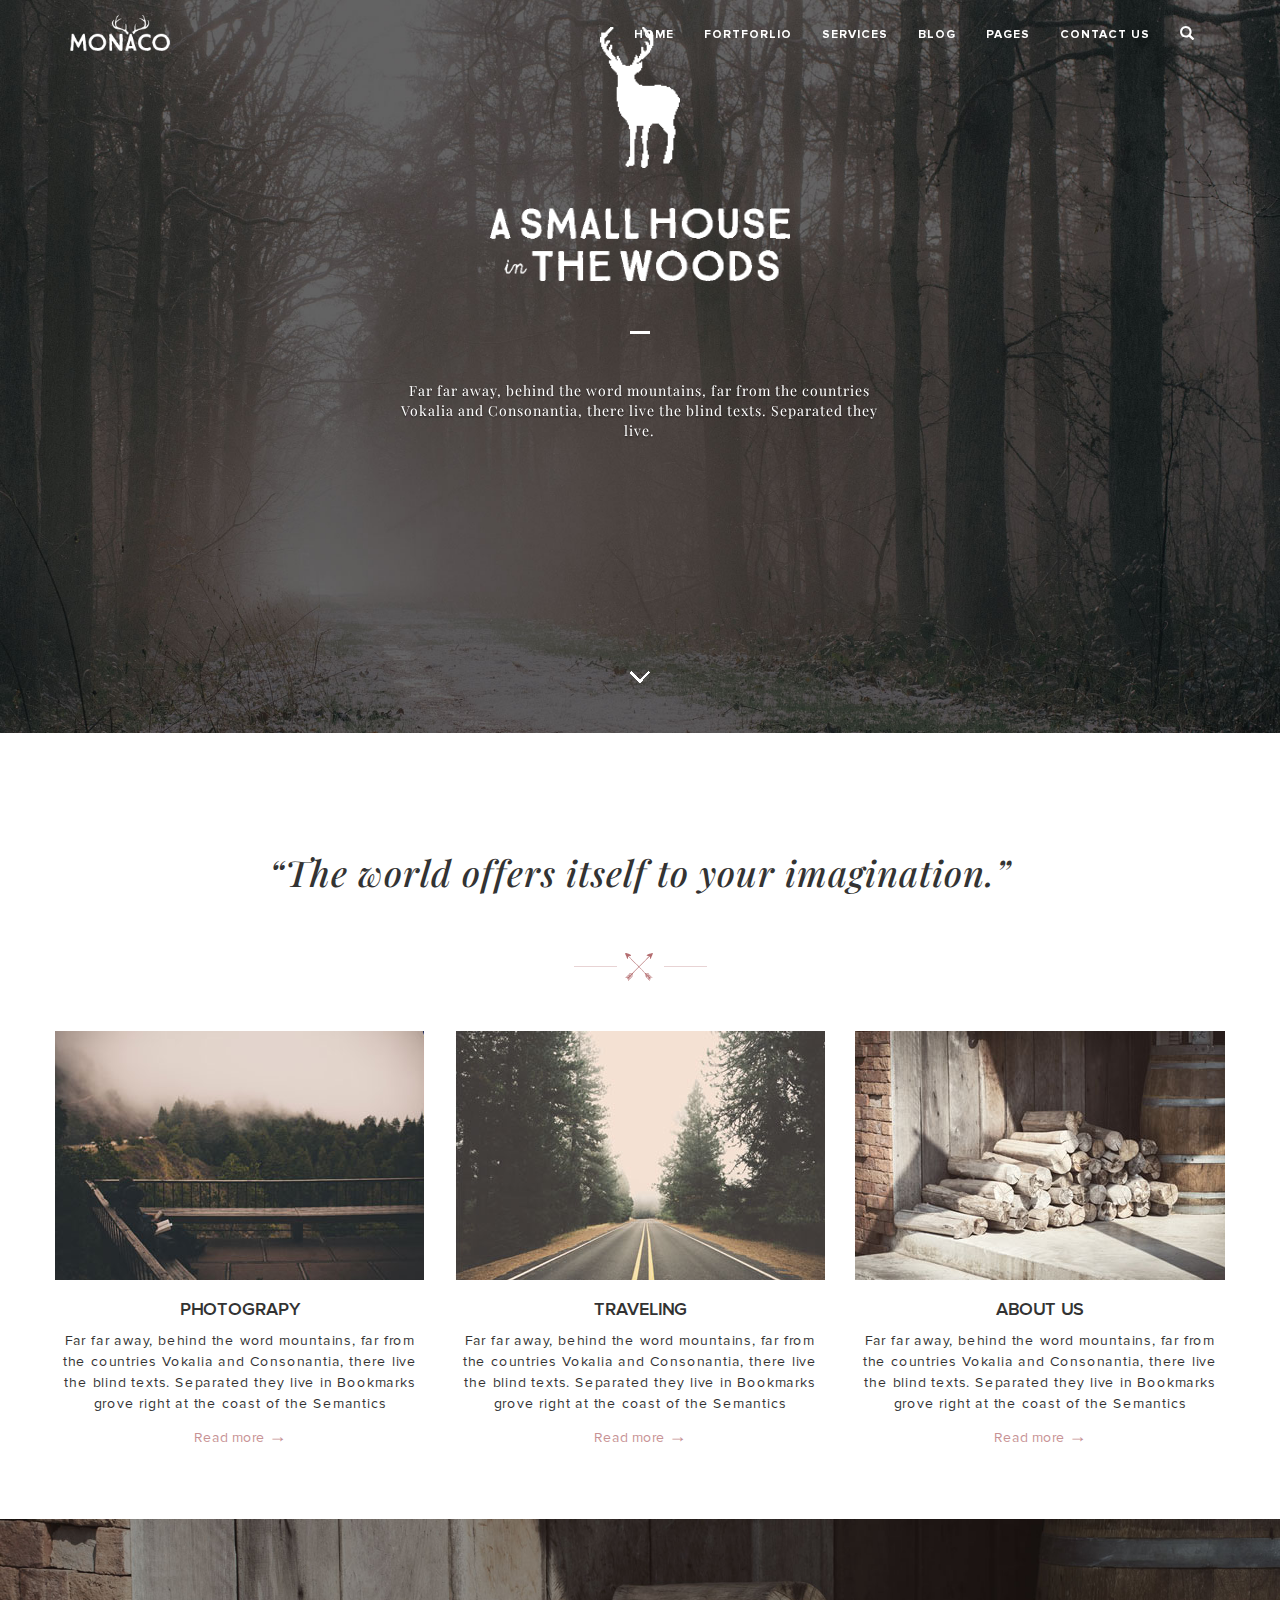
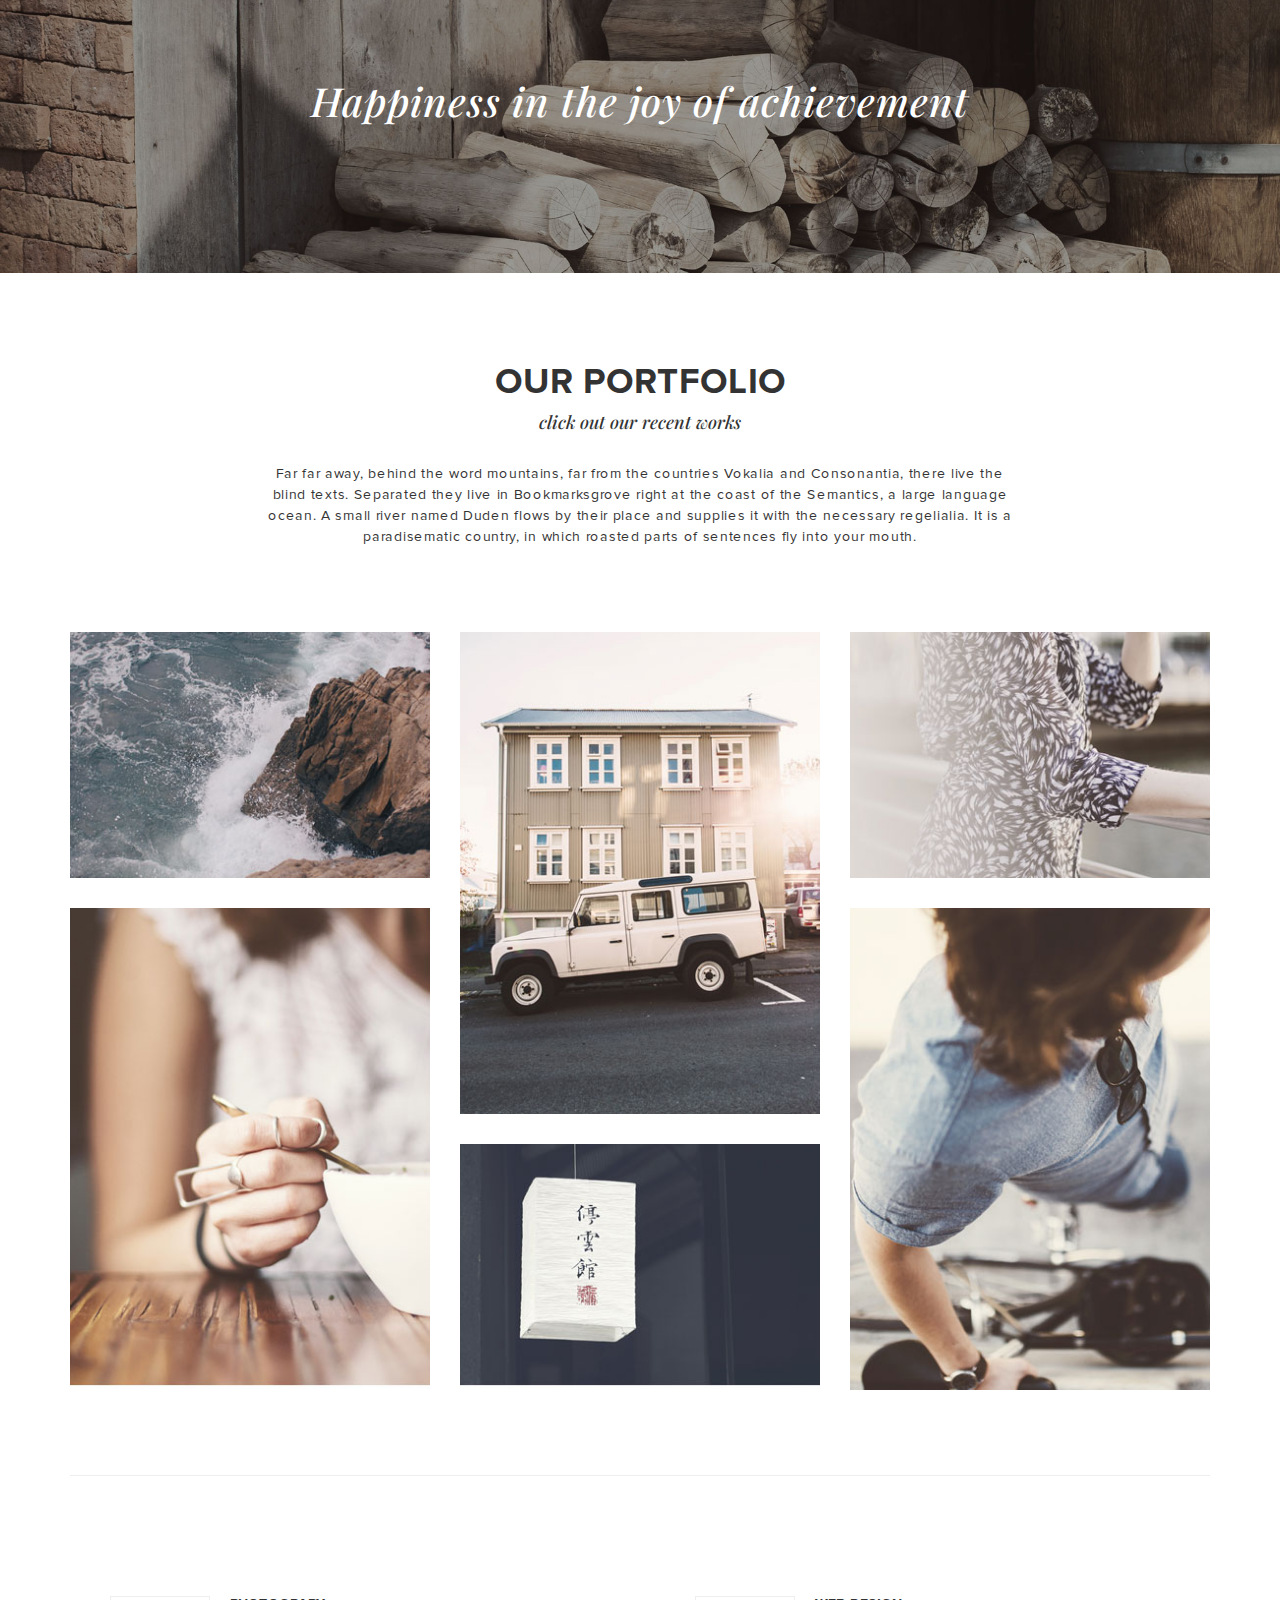
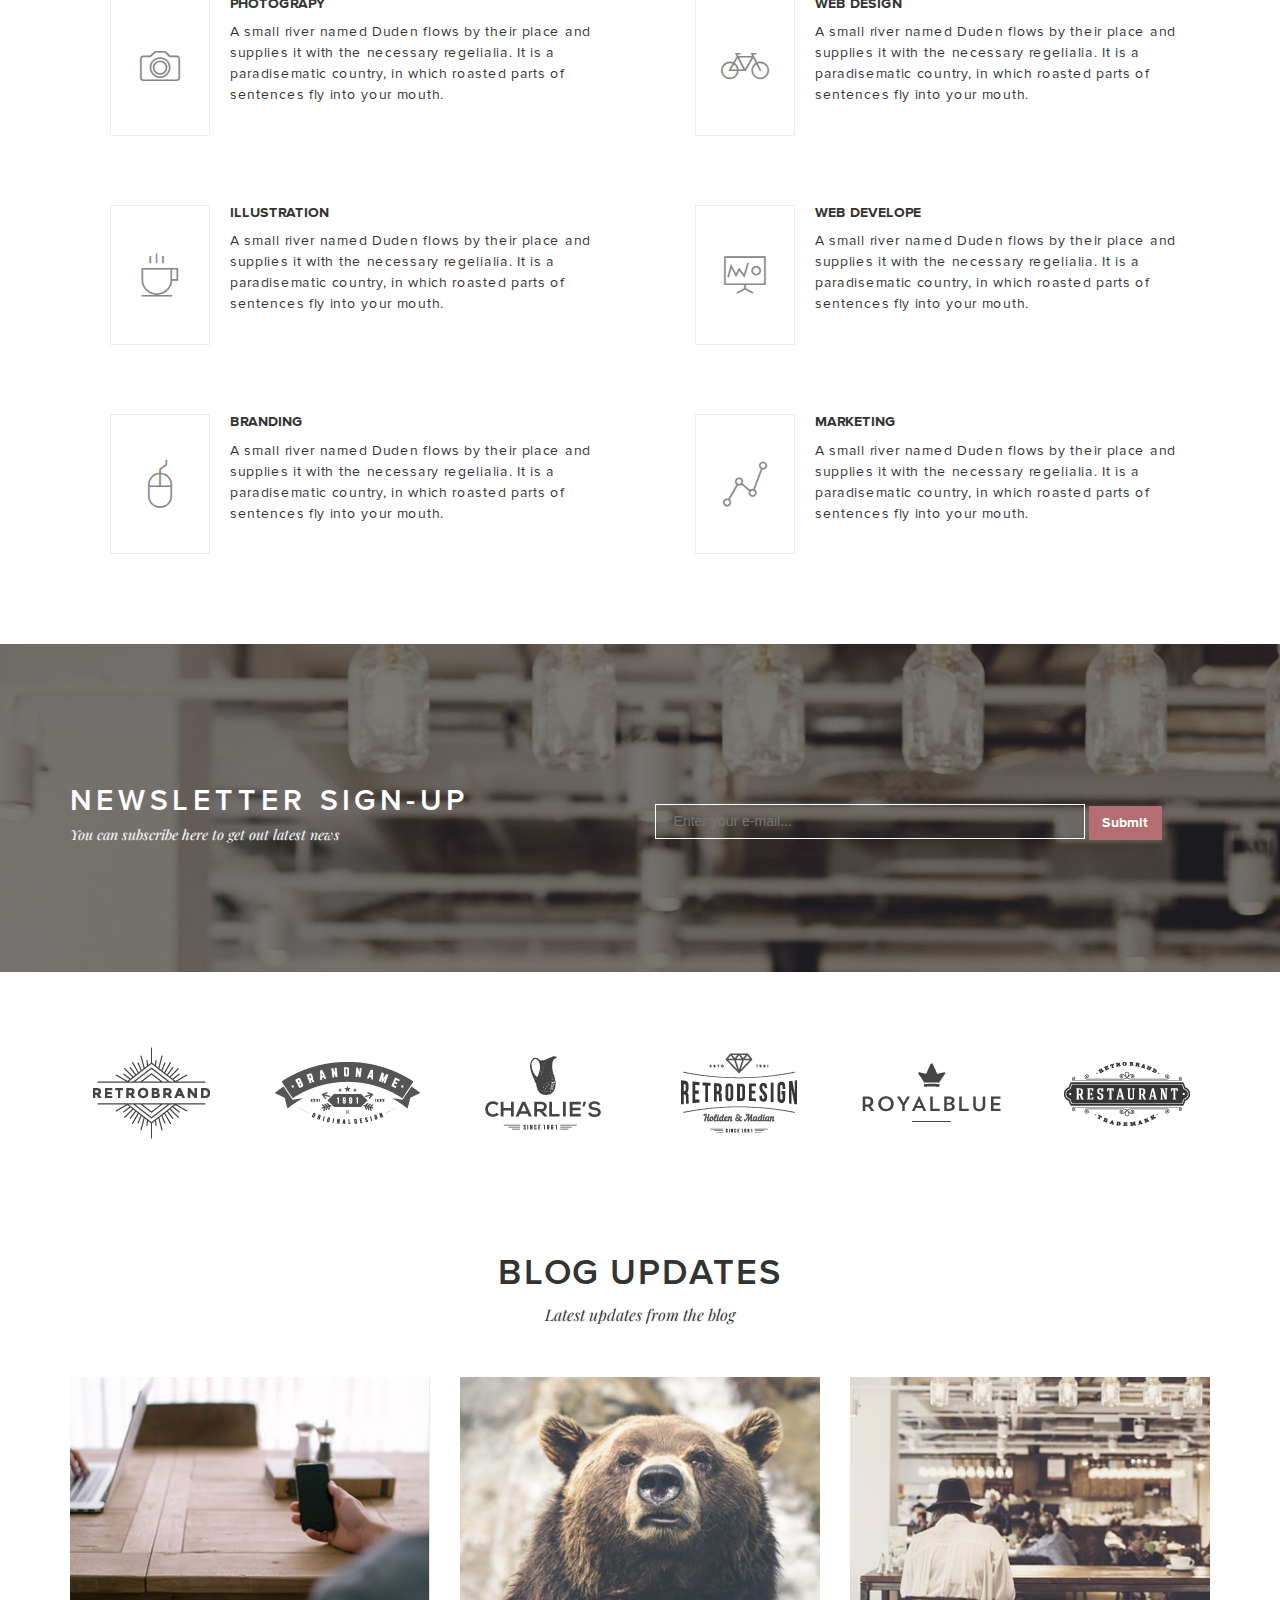
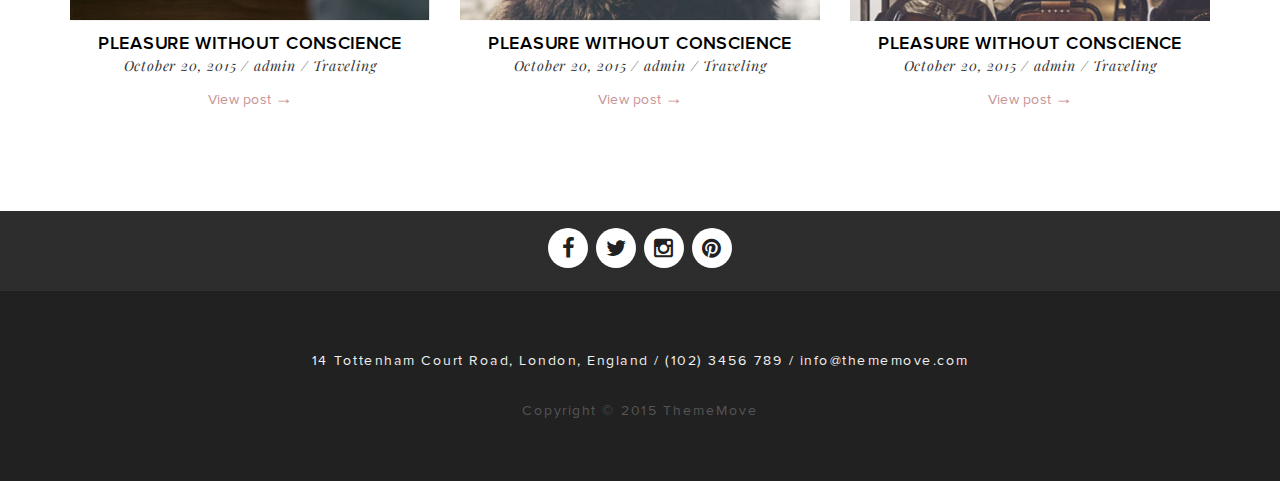
==== index.html @ 314913fe "29-6-2015" ====
<!DOCTYPE html>
<html>
<head>
	<meta charset="utf-8">
	<!---->
	<title>.:MONACO:.</title>
	<meta name="viewport" content="width=device-width, initial-scale=1">
	<!--load font-google-->
	<link href='http://fonts.googleapis.com/css?family=Playfair+Display:400italic' rel='stylesheet' type='text/css'>
	<!--load jquery-->
	<script src="https://ajax.googleapis.com/ajax/libs/jquery/1.11.3/jquery.min.js"></script>
	<script type="text/javascript" src="js/bootstrap.min.js"></script>
	<!--load font-->
	<link rel="stylesheet" type="text/css" href="css/font-awesome.min.css">
	<link rel="stylesheet" type="text/css" href="css/helper.css">
	<link rel="stylesheet" type="text/css" href="css/pe-icon-7-stroke.css">
	<!--load css-->
	<link rel="stylesheet" type="text/css" href="css/bootstrap.css">
	<link rel="stylesheet" type="text/css" href="css/style.css">
</head>
<body>
	<header>
		<nav class="navbar navbar-fixed-top " role="navigation" id="hidden"><!-- navbar-inverse -->
	        <div class="menu container"><!--menu-->
	            <div class="navbar-header">
	                <button type="button" class="navbar-toggle " data-toggle="collapse" data-target="#menu">
		                <span class="icon-bar"></span>
				        <span class="icon-bar"></span>
				        <span class="icon-bar"></span>
	                </button>
	                <a class="navbar-brand navbar-right" href="#"><img src="image/icon/logo.png"  width="100px" /></a>
	            </div>
				<!--right-navbar-->
	            <div class="collapse navbar-collapse navbar-right" id="menu">
	                <ul class="nav navbar-nav">
	                    <li>
	                        <a href="#">Home</a>
	                    </li>
						<li>
	                        <a href="#">Fortforlio</a>
	                    </li>
	                    <li>
	                        <a href="#">Services</a>
	                    </li>
	                    <li>
	                        <a href="#">Blog</a>
	                    </li>
						<li>
	                        <a href="#">Pages</a>
	                    </li>
						<li>
	                        <a href="#">Contact Us</a>
	                    </li>
						<li>
	                        <a href="#"><span class="glyphicon glyphicon-search" aria-hidden="true"></span></a>
	                    </li>
	                </ul>
	            </div>
	        </div><!--end menu-->
	    </nav>
		<!--slide-show-->
	 	<div id="myCarousel" class="carousel slide" data-ride="carousel">
		    <div class="carousel-inner" role="listbox">
		    	<!--slide1-->
		      	<div class="item active">
		        <img src="image/background/slide1/bg1.jpg" alt=""/>
			        <div class="carousel-caption" align="center">
			        		<div class="row">
			        			<div class="col-xs-6 col-xs-offset-3 img-responsive">
			        				<img src="image/background/slide1/slide1-icon-1.png" alt="" width="80px" />
			        			</div>
			        		</div>
			        		<div class="row">
			        			<div class="col-xs-10 col-xs-offset-1 hidden-xs">
			        				<img src="image/background/slide1/slide1-char.png" alt="" width="300px" />
			        			</div>
			        		</div>
			        		<div class="row">
			        			<div class="col-xs-2 col-xs-offset-5 hidden-sm hidden-xs">
			        				<img src="image/background/slide1/slide1-icon-2.png" alt="" width="20px" />
			        			</div>
			        		</div>
			        		<div class="row">
			        			<div class="col-xs-8 col-xs-offset-2">
			        				<p style="font-family: Playfair Display;">Far far away, behind the word mountains, far from the countries Vokalia and Consonantia, there live the blind texts. Separated they live.</p>
			        			</div>
			        		</div>
			        		<img src="image/background/slide1/slide1-icon-3.png" alt="" class="slide-bottom hidden-sm hidden-xs" />
			        </div>
		      	</div><!--end slide1-->
				<!--slide2-->
			    <div class="item">
			       	<img src="image/background/slide2/bg2.jpg" alt=""/>
			        <div class="carousel-caption" align="center"/>
				        <div class="row">
		        			<div class="col-xs-6 col-xs-offset-3 hidden-sm hidden-xs">
		        				<img src="image/background/slide2/slide2-icon-1.png" alt="" width="150px" />
		        			</div>
			        	</div>
		        		<div class="row">
		        			<div class="col-xs-10 col-xs-offset-1 hidden-xs">
		        				<img src="image/background/slide2/slide2-char.png" alt="" width="400px" />
		        			</div>
		        		</div>
		        		<div class="row">
		        			<div class="col-xs-2 col-xs-offset-5 hidden-sm hidden-xs">
		        				<img src="image/background/slide2/slide2-icon-2.png" alt="" width="20px" />
		        			</div>
		        		</div>
		        		<div class="row">
		        			<div class="col-xs-8 col-xs-offset-2">
		        				<p style="font-family: Playfair Display;">Far far away, behind the word mountains, far from the countries Vokalia and Consonantia, there live the blind texts. Separated they live.</p>
		        			</div>
		        		</div>
		        		<img src="image/background/slide1/slide1-icon-3.png" alt="" class="slide-bottom hidden-sm hidden-xs" />
			    	</div>
			    </div><!--end-slide2-->
		    	<!--slide3-->
			    <div class="item">
			        <img src="image/background/slide3/bg3.jpg" alt=""/>
			        <div class="carousel-caption" align="center"/>
				        <div class="row">
		        			<div class="col-xs-6 col-xs-offset-3 hidden-sm hidden-xs">
		        				<img src="image/background/slide3/slide3-icon-1.png" alt="" width="100px" />
		        			</div>
			        	</div>
		        		<div class="row">
		        			<div class="col-xs-10 col-xs-offset-1 hidden-xs">
		        				<img src="image/background/slide3/slide3-char.png" alt="" width="400px" />
		        			</div>
		        		</div>
		        		<div class="row">
		        			<div class="col-xs-2 col-xs-offset-5 hidden-sm hidden-xs">
		        				<img src="image/background/slide3/slide3-icon-2.png" alt="" width="20px" />
		        			</div>
		        		</div>
		        		<div class="row">
		        			<div class="col-xs-8 col-xs-offset-2">
		        				<p style="font-family: Playfair Display;">Far far away, behind the word mountains, far from the countries Vokalia and Consonantia, there live the blind texts. Separated they live.</p>
		        			</div>
		        		</div>
		        		<img src="image/background/slide1/slide1-icon-3.png" alt="" class="slide-bottom hidden-sm hidden-xs" />
			    </div> <!--end-slide3-->
			</div>
	  	</div> <!--end slide-->
	</header> <!--end header-->

	<section>
		<section class="container">
			<section class="one">
				<div class="row">
					<div class="col-xs-12">
						<h1 class="text-center char "><span>&ldquo;</span>The world offers itself to your imagination.<span>&rdquo;</span></h1>
						<div class="space text-center">
							<img src="image/icon/icon-main.png"/>
						</div>
					</div>
					<div class="row">
						<div class="col-one text-center">
							<div class="col-xs-12 col-md-4">
								<img src="image/main/phto1.jpg"/>
								<h3>photograpy</h3>
								<p>Far far away, behind the word mountains, far from the countries Vokalia and Consonantia, there live the blind texts. Separated they live in Bookmarks grove right at the coast of the Semantics</p>
								<a href="#">Read more </a><span class="icon">&rarr;</span>
							</div>
							<div class="col-xs-12 col-md-4">
								<img src="image/main/phto2.jpg"/>
								<h3>Traveling</h3>
								<p>Far far away, behind the word mountains, far from the countries Vokalia and Consonantia, there live the blind texts. Separated they live in Bookmarks grove right at the coast of the Semantics</p>
								<a href="#">Read more </a><span class="icon">&rarr;</span>
							</div>
							<div class="col-xs-12 col-md-4">
								<img src="image/main/phto3.jpg"/>
								<h3>About Us</h3>
								<p>Far far away, behind the word mountains, far from the countries Vokalia and Consonantia, there live the blind texts. Separated they live in Bookmarks grove right at the coast of the Semantics</p>
								<a href="#">Read more </a><span class="icon">&rarr;</span>
							</div>
						</div>
					</div>
				</div>
			</section>
		</section><!--end one-->
			
		<section>
			<!--tow-->
			<section class="tow">
				<div class="container">
					<div class="row ">
						<div class="col-xs-12" align="center">
							<h1>Happiness in the joy of achievement</h1>
						</div>
					</div>
				</div>
			</section>
		</section><!--end tow-->

		<section class="container">
			<!--there-->
			<section class="there">
				<div class="row text-center">
					<div class="col-sx-12">
						<h1>OUR PORTFOLIO</h1>
						<h4>click out our recent works</h4>
						<p class="col-sm-8 col-sm-offset-2">Far far away, behind the word mountains, far from the countries Vokalia and Consonantia, there live the blind texts. Separated they live in Bookmarksgrove right at the coast of the Semantics, a large language ocean. A small river named Duden flows by their place and supplies it with the necessary regelialia. It is a paradisematic country, in which roasted parts of sentences fly into your mouth. </p>
					</div>
				</div>
				<div class="row">
					<div class="col-xs-12 col-md-4" align="center">
						<div class="thumbnai">
							<div class="caption" align="center">
								<h3>By The See</h3>
								<p>photograpy</p>
							</div>
							<img src="image/main/img1-1.jpg"/>
						</div>
						<div class="thumbnai">
							<div class="caption" align="center">
								<h3>By The See</h3>
								<p>photograpy</p>
							</div>
							<img src="image/main/img1-2.jpg"/>
						</div>
					</div>
					<div class="col-xs-12 col-md-4" align="center">
						<div class="thumbnai">
							<div class="caption" align="center">
								<h3>By The See</h3>
								<p>photograpy</p>
							</div>
							<img src="image/main/img2-1.jpg"/>
						</div>
						<div class="thumbnai">
							<div class="caption" align="center">
								<h3>By The See</h3>
								<p>photograpy</p>
							</div>
							<img src="image/main/img2-2.jpg"/>
						</div>
					</div>
					<div class="col-xs-12 col-md-4" align="center">
						<div class="thumbnai">
							<div class="caption" align="center">
								<h3>By The See</h3>
								<p>photograpy</p>
							</div>
							<img src="image/main/img3-1.jpg"/>
						</div>
						<div class="thumbnai">
							<div class="caption" align="center">
								<h3>By The See</h3>
								<p>photograpy</p>
							</div>
							<img src="image/main/img3-2.jpg"/>
						</div>
					</div>
				</div>
			</section><!--end there-->
		</section>
		<section class="container">
			<!--four-->
			<section class="four">
				<div class="row">
					<div class="col-xs-12 col-md-6" align="center">
						<div class="Features">
							<a href="#"><span class="Features-icon pe-7s-camera"></span></a>
							<header>
								<h4 class="head">photograpy</h4>
							</header>
							<p>
								A small river named Duden flows by their place and supplies it with the necessary regelialia. It is a paradisematic country, in which roasted parts of sentences fly into your mouth. 
							</p>
						</div>
						<div class="clearfix"></div>
						<div class="Features">
							<a href="#"><span class="Features-icon pe-7s-coffee"></span></a>
							<header>
								<h4 class="head">Illustration</h4>
							</header>
							<p>
								A small river named Duden flows by their place and supplies it with the necessary regelialia. It is a paradisematic country, in which roasted parts of sentences fly into your mouth. 
							</p>
						</div>
						<div class="clearfix"></div>
						<div class="Features">
							<a href="#"><span class="Features-icon pe-7s-mouse"></span></a>
								<header>
									<h4 class="head">Branding</h4>
								</header>
							<p>
								A small river named Duden flows by their place and supplies it with the necessary regelialia. It is a paradisematic country, in which roasted parts of sentences fly into your mouth. 
							</p>
						</div>
						<div class="clearfix"></div>
					</div>
					<div class="col-xs-12 col-md-6" align="center">
						<div class="Features">
							<a href="#"><span class="Features-icon pe-7s-bicycle"></span></a>
								<header>
									<h4 class="head">Web Design</h4>
								</header>
							<p>
								A small river named Duden flows by their place and supplies it with the necessary regelialia. It is a paradisematic country, in which roasted parts of sentences fly into your mouth. 
							</p>
						</div>
						<div class="clearfix"></div>
						<div class="Features">
							<a href="#"><span class="Features-icon pe-7s-display1"></span></a>
								<header>
									<h4 class="head">Web Develope</h4>
								</header>
							<p>
								A small river named Duden flows by their place and supplies it with the necessary regelialia. It is a paradisematic country, in which roasted parts of sentences fly into your mouth. 
							</p>
						</div>
						<div class="clearfix"></div>
						<div class="Features">
							<a href="#"><span class="Features-icon pe-7s-graph1"></span></a>
								<header>
									<h4 class="head">Marketing</h4>
								</header>
							<p>
								A small river named Duden flows by their place and supplies it with the necessary regelialia. It is a paradisematic country, in which roasted parts of sentences fly into your mouth. 
							</p>
						</div>
						<div class="clearfix"></div>
					</div>
				</div>
			</section><!--end four-->
		</section>

		<section>
			<!--five-->
			<section class="five">
				<section class="container">
					<div class="row">
						<div class="col-xs-12 col-md-6" align="center">
							<h2>newsletter sign-up</h2>
							<h4>You can subscribe here to get out latest news</h4>
						</div>
						<div class="col-xs-12 col-md-6 form" align="left">
							<form action="" method="POST" role="form" class="form-inline">
								<label for="" class="sr-only"></label>
								<input type="text" class="" id="" placeholder="    Enter your e-mail..." size="50" />
								<button type="submit" class="btn sub">Submit</button>
							</form>
						</div>	
					</div>
				</section>
			</section><!--end five-->

			<section class="five-one">
				<section class="container">
					<div class="row">
						<div class="col-xs-6 col-md-2" align="center">
							<a href="#"><img src="image/main/brand-1.png"/></a>
						</div>
						<div class="col-xs-6 col-md-2" align="center">
							<a href="#"><img src="image/main/brand-2.png"/></a>
						</div>
						<div class="col-xs-6 col-md-2" align="center">
							<a href="#"><img src="image/main/brand-3.png"/></a>
						</div>

						<div class="col-xs-6 col-md-2" align="center">
							<a href="#"><img src="image/main/brand-4.png"/></a>
						</div>
						<div class="col-xs-6 col-md-2" align="center">
							<a href="#"><img src="image/main/brand-5.png"/></a>
						</div>
						<div class="col-xs-6 col-md-2" align="center">
							<a href="#"><img src="image/main/brand-6.png"/></a>
						</div>
					</div>
				</section>
			</section><!--end five-one-->
		</section>
		
		<!--six-->
		<section class="six">
			<section class="container">
				<div class="row">
					<div class="col-xs-12" align="center">
						<h1>BLOG UPDATES</h1>
						<p class="six-p">Latest updates from the blog</p>
					</div>
				</div>
				<div class="row">
					<div class="col-xs-12 col-md-4" align="center">
						<img src="image/main/blog1.jpg">
						<a href="#"><p class="lead">PLEASURE WITHOUT CONSCIENCE</p></a>
						<p class="p">October 20, 2015 / admin / Traveling</p>
						<a href="#">View post </a><span class="icon">&rarr;</span>
					</div>
					<div class="col-xs-12 col-md-4" align="center">
						<img src="image/main/blog2.jpg">
						<a href="#"><p class="lead">PLEASURE WITHOUT CONSCIENCE</p></a>
						<p class="p">October 20, 2015 / admin / Traveling</p>
						<a href="#">View post </a><span class="icon">&rarr;</span>
					</div>
					<div class="col-xs-12 col-md-4" align="center">
						<img src="image/main/blog3.jpg">
						<a href="#"><p class="lead">PLEASURE WITHOUT CONSCIENCE</p></a>
						<p class="p">October 20, 2015 / admin / Traveling</p>
						<a href="#">View post </a><span class="icon">&rarr;</span>
					</div>
				</div>
			</section>
		</section><!--end six-->
	</section><!--end -->

	<footer>
		<div class="social" id="top" align="center"><!--icon-->
	    	<ul>
		        <li><a href="#"><i class="fa fa-lg fa-facebook"></i></a></li>
		        <li><a href="#"><i class="fa fa-lg fa-twitter"></i></a></li>
		        <li><a href="#"><i class="fa fa-lg fa-instagram"></i></a></li>
		        <li><a href="#"><i class="fa fa-lg fa-pinterest"></i></a></li>
	        </ul>
        </div>
		<div align="center" id="footer">
			<p>14 Tottenham Court Road, London, England / (102) 3456 789 / info@thememove.com</p>
			<p class="footer">Copyright © 2015 ThemeMove</p>
		</div>
	</footer><!--end footer-->
	<script type="text/javascript">
		jQuery(document).ready(function($) {	
		  	var TopFixMenu = $("#hidden");
			$(window).scroll(function(){
				if($(this).scrollTop()>150){  
			    	TopFixMenu.hide();
				}else{
					TopFixMenu.show();
				}}
			)
		    $('.thumbnai').hover(
		        function(){
		            $(this).find('.caption').slideDown(500); //.fadeIn(250)
		        },
		        function(){
		            $(this).find('.caption').slideUp(250); //.fadeOut(205)
		        }
		    ); 
		});
	</script>
</body>
</html>
---- css/helper.css ----
/* HELPER CLASS 
 * -------------------------- */

/* FA based classes */

/*! Modified from font-awesome helper CSS classes - PIXEDEN
 *  Font Awesome 4.0.3 by @davegandy - http://fontawesome.io - @fontawesome
 *  License - http://fontawesome.io/license (CSS: MIT License)
 */

/* makes the font 33% larger relative to the icon container */
.pe-lg {
  font-size: 1.3333333333333333em;
  line-height: 0.75em;
  vertical-align: -15%;
}
.pe-2x {
  font-size: 2em;
}
.pe-3x {
  font-size: 3em;
}
.pe-4x {
  font-size: 4em;
}
.pe-5x {
  font-size: 5em;
}
.pe-fw {
  width: 1.2857142857142858em;
  text-align: center;
}
.pe-ul {
  padding-left: 0;
  margin-left: 2.142857142857143em;
  list-style-type: none;
}
.pe-ul > li {
  position: relative;
}
.pe-li {
  position: absolute;
  left: -2.142857142857143em;
  width: 2.142857142857143em;
  top: 0.14285714285714285em;
  text-align: center;
}
.pe-li.pe-lg {
  left: -1.8571428571428572em;
}
.pe-border {
  padding: .2em .25em .15em;
  border: solid 0.08em #eeeeee;
  border-radius: .1em;
}
.pull-right {
  float: right;
}
.pull-left {
  float: left;
}
.pe.pull-left {
  margin-right: .3em;
}
.pe.pull-right {
  margin-left: .3em;
}
.pe-spin {
  -webkit-animation: spin 2s infinite linear;
  -moz-animation: spin 2s infinite linear;
  -o-animation: spin 2s infinite linear;
  animation: spin 2s infinite linear;
}
@-moz-keyframes spin {
  0% {
    -moz-transform: rotate(0deg);
  }
  100% {
    -moz-transform: rotate(359deg);
  }
}
@-webkit-keyframes spin {
  0% {
    -webkit-transform: rotate(0deg);
  }
  100% {
    -webkit-transform: rotate(359deg);
  }
}
@-o-keyframes spin {
  0% {
    -o-transform: rotate(0deg);
  }
  100% {
    -o-transform: rotate(359deg);
  }
}
@-ms-keyframes spin {
  0% {
    -ms-transform: rotate(0deg);
  }
  100% {
    -ms-transform: rotate(359deg);
  }
}
@keyframes spin {
  0% {
    transform: rotate(0deg);
  }
  100% {
    transform: rotate(359deg);
  }
}
.pe-rotate-90 {
  filter: progid:DXImageTransform.Microsoft.BasicImage(rotation=1);
  -webkit-transform: rotate(90deg);
  -moz-transform: rotate(90deg);
  -ms-transform: rotate(90deg);
  -o-transform: rotate(90deg);
  transform: rotate(90deg);
}
.pe-rotate-180 {
  filter: progid:DXImageTransform.Microsoft.BasicImage(rotation=2);
  -webkit-transform: rotate(180deg);
  -moz-transform: rotate(180deg);
  -ms-transform: rotate(180deg);
  -o-transform: rotate(180deg);
  transform: rotate(180deg);
}
.pe-rotate-270 {
  filter: progid:DXImageTransform.Microsoft.BasicImage(rotation=3);
  -webkit-transform: rotate(270deg);
  -moz-transform: rotate(270deg);
  -ms-transform: rotate(270deg);
  -o-transform: rotate(270deg);
  transform: rotate(270deg);
}
.pe-flip-horizontal {
  filter: progid:DXImageTransform.Microsoft.BasicImage(rotation=0, mirror=1);
  -webkit-transform: scale(-1, 1);
  -moz-transform: scale(-1, 1);
  -ms-transform: scale(-1, 1);
  -o-transform: scale(-1, 1);
  transform: scale(-1, 1);
}
.pe-flip-vertical {
  filter: progid:DXImageTransform.Microsoft.BasicImage(rotation=2, mirror=1);
  -webkit-transform: scale(1, -1);
  -moz-transform: scale(1, -1);
  -ms-transform: scale(1, -1);
  -o-transform: scale(1, -1);
  transform: scale(1, -1);
}
.pe-stack {
  position: relative;
  display: inline-block;
  width: 2em;
  height: 2em;
  line-height: 2em;
  vertical-align: middle;
}
.pe-stack-1x,
.pe-stack-2x {
  position: absolute;
  left: 0;
  width: 100%;
  text-align: center;
}
.pe-stack-1x {
  line-height: inherit;
}
.pe-stack-2x {
  font-size: 2em;
}
.pe-inverse {
  color: #ffffff;
}

/* Custom classes / mods - PIXEDEN */
.pe-va {
  vertical-align: middle;
}

.pe-border {
  border: solid 0.08em #eaeaea;
}

[class^="pe-7s-"], [class*=" pe-7s-"] {
  display: inline-block;
}
---- css/pe-icon-7-stroke.css ----
@font-face {
	font-family: 'Pe-icon-7-stroke';
	src:url('../fonts/Pe-icon-7-stroke.eot?d7yf1v');
	src:url('../fonts/Pe-icon-7-stroke.eot?#iefixd7yf1v') format('embedded-opentype'),
		url('../fonts/Pe-icon-7-stroke.woff?d7yf1v') format('woff'),
		url('../fonts/Pe-icon-7-stroke.ttf?d7yf1v') format('truetype'),
		url('../fonts/Pe-icon-7-stroke.svg?d7yf1v#Pe-icon-7-stroke') format('svg');
	font-weight: normal;
	font-style: normal;
}

[class^="pe-7s-"], [class*=" pe-7s-"] {
	display: inline-block;
	font-family: 'Pe-icon-7-stroke';
	speak: none;
	font-style: normal;
	font-weight: normal;
	font-variant: normal;
	text-transform: none;
	line-height: 1;

	/* Better Font Rendering =========== */
	-webkit-font-smoothing: antialiased;
	-moz-osx-font-smoothing: grayscale;
}

.pe-7s-album:before {
	content: "\e6aa";
}
.pe-7s-arc:before {
	content: "\e6ab";
}
.pe-7s-back-2:before {
	content: "\e6ac";
}
.pe-7s-bandaid:before {
	content: "\e6ad";
}
.pe-7s-car:before {
	content: "\e6ae";
}
.pe-7s-diamond:before {
	content: "\e6af";
}
.pe-7s-door-lock:before {
	content: "\e6b0";
}
.pe-7s-eyedropper:before {
	content: "\e6b1";
}
.pe-7s-female:before {
	content: "\e6b2";
}
.pe-7s-gym:before {
	content: "\e6b3";
}
.pe-7s-hammer:before {
	content: "\e6b4";
}
.pe-7s-headphones:before {
	content: "\e6b5";
}
.pe-7s-helm:before {
	content: "\e6b6";
}
.pe-7s-hourglass:before {
	content: "\e6b7";
}
.pe-7s-leaf:before {
	content: "\e6b8";
}
.pe-7s-magic-wand:before {
	content: "\e6b9";
}
.pe-7s-male:before {
	content: "\e6ba";
}
.pe-7s-map-2:before {
	content: "\e6bb";
}
.pe-7s-next-2:before {
	content: "\e6bc";
}
.pe-7s-paint-bucket:before {
	content: "\e6bd";
}
.pe-7s-pendrive:before {
	content: "\e6be";
}
.pe-7s-photo:before {
	content: "\e6bf";
}
.pe-7s-piggy:before {
	content: "\e6c0";
}
.pe-7s-plugin:before {
	content: "\e6c1";
}
.pe-7s-refresh-2:before {
	content: "\e6c2";
}
.pe-7s-rocket:before {
	content: "\e6c3";
}
.pe-7s-settings:before {
	content: "\e6c4";
}
.pe-7s-shield:before {
	content: "\e6c5";
}
.pe-7s-smile:before {
	content: "\e6c6";
}
.pe-7s-usb:before {
	content: "\e6c7";
}
.pe-7s-vector:before {
	content: "\e6c8";
}
.pe-7s-wine:before {
	content: "\e6c9";
}
.pe-7s-cloud-upload:before {
	content: "\e68a";
}
.pe-7s-cash:before {
	content: "\e68c";
}
.pe-7s-close:before {
	content: "\e680";
}
.pe-7s-bluetooth:before {
	content: "\e68d";
}
.pe-7s-cloud-download:before {
	content: "\e68b";
}
.pe-7s-way:before {
	content: "\e68e";
}
.pe-7s-close-circle:before {
	content: "\e681";
}
.pe-7s-id:before {
	content: "\e68f";
}
.pe-7s-angle-up:before {
	content: "\e682";
}
.pe-7s-wristwatch:before {
	content: "\e690";
}
.pe-7s-angle-up-circle:before {
	content: "\e683";
}
.pe-7s-world:before {
	content: "\e691";
}
.pe-7s-angle-right:before {
	content: "\e684";
}
.pe-7s-volume:before {
	content: "\e692";
}
.pe-7s-angle-right-circle:before {
	content: "\e685";
}
.pe-7s-users:before {
	content: "\e693";
}
.pe-7s-angle-left:before {
	content: "\e686";
}
.pe-7s-user-female:before {
	content: "\e694";
}
.pe-7s-angle-left-circle:before {
	content: "\e687";
}
.pe-7s-up-arrow:before {
	content: "\e695";
}
.pe-7s-angle-down:before {
	content: "\e688";
}
.pe-7s-switch:before {
	content: "\e696";
}
.pe-7s-angle-down-circle:before {
	content: "\e689";
}
.pe-7s-scissors:before {
	content: "\e697";
}
.pe-7s-wallet:before {
	content: "\e600";
}
.pe-7s-safe:before {
	content: "\e698";
}
.pe-7s-volume2:before {
	content: "\e601";
}
.pe-7s-volume1:before {
	content: "\e602";
}
.pe-7s-voicemail:before {
	content: "\e603";
}
.pe-7s-video:before {
	content: "\e604";
}
.pe-7s-user:before {
	content: "\e605";
}
.pe-7s-upload:before {
	content: "\e606";
}
.pe-7s-unlock:before {
	content: "\e607";
}
.pe-7s-umbrella:before {
	content: "\e608";
}
.pe-7s-trash:before {
	content: "\e609";
}
.pe-7s-tools:before {
	content: "\e60a";
}
.pe-7s-timer:before {
	content: "\e60b";
}
.pe-7s-ticket:before {
	content: "\e60c";
}
.pe-7s-target:before {
	content: "\e60d";
}
.pe-7s-sun:before {
	content: "\e60e";
}
.pe-7s-study:before {
	content: "\e60f";
}
.pe-7s-stopwatch:before {
	content: "\e610";
}
.pe-7s-star:before {
	content: "\e611";
}
.pe-7s-speaker:before {
	content: "\e612";
}
.pe-7s-signal:before {
	content: "\e613";
}
.pe-7s-shuffle:before {
	content: "\e614";
}
.pe-7s-shopbag:before {
	content: "\e615";
}
.pe-7s-share:before {
	content: "\e616";
}
.pe-7s-server:before {
	content: "\e617";
}
.pe-7s-search:before {
	content: "\e618";
}
.pe-7s-film:before {
	content: "\e6a5";
}
.pe-7s-science:before {
	content: "\e619";
}
.pe-7s-disk:before {
	content: "\e6a6";
}
.pe-7s-ribbon:before {
	content: "\e61a";
}
.pe-7s-repeat:before {
	content: "\e61b";
}
.pe-7s-refresh:before {
	content: "\e61c";
}
.pe-7s-add-user:before {
	content: "\e6a9";
}
.pe-7s-refresh-cloud:before {
	content: "\e61d";
}
.pe-7s-paperclip:before {
	content: "\e69c";
}
.pe-7s-radio:before {
	content: "\e61e";
}
.pe-7s-note2:before {
	content: "\e69d";
}
.pe-7s-print:before {
	content: "\e61f";
}
.pe-7s-network:before {
	content: "\e69e";
}
.pe-7s-prev:before {
	content: "\e620";
}
.pe-7s-mute:before {
	content: "\e69f";
}
.pe-7s-power:before {
	content: "\e621";
}
.pe-7s-medal:before {
	content: "\e6a0";
}
.pe-7s-portfolio:before {
	content: "\e622";
}
.pe-7s-like2:before {
	content: "\e6a1";
}
.pe-7s-plus:before {
	content: "\e623";
}
.pe-7s-left-arrow:before {
	content: "\e6a2";
}
.pe-7s-play:before {
	content: "\e624";
}
.pe-7s-key:before {
	content: "\e6a3";
}
.pe-7s-plane:before {
	content: "\e625";
}
.pe-7s-joy:before {
	content: "\e6a4";
}
.pe-7s-photo-gallery:before {
	content: "\e626";
}
.pe-7s-pin:before {
	content: "\e69b";
}
.pe-7s-phone:before {
	content: "\e627";
}
.pe-7s-plug:before {
	content: "\e69a";
}
.pe-7s-pen:before {
	content: "\e628";
}
.pe-7s-right-arrow:before {
	content: "\e699";
}
.pe-7s-paper-plane:before {
	content: "\e629";
}
.pe-7s-delete-user:before {
	content: "\e6a7";
}
.pe-7s-paint:before {
	content: "\e62a";
}
.pe-7s-bottom-arrow:before {
	content: "\e6a8";
}
.pe-7s-notebook:before {
	content: "\e62b";
}
.pe-7s-note:before {
	content: "\e62c";
}
.pe-7s-next:before {
	content: "\e62d";
}
.pe-7s-news-paper:before {
	content: "\e62e";
}
.pe-7s-musiclist:before {
	content: "\e62f";
}
.pe-7s-music:before {
	content: "\e630";
}
.pe-7s-mouse:before {
	content: "\e631";
}
.pe-7s-more:before {
	content: "\e632";
}
.pe-7s-moon:before {
	content: "\e633";
}
.pe-7s-monitor:before {
	content: "\e634";
}
.pe-7s-micro:before {
	content: "\e635";
}
.pe-7s-menu:before {
	content: "\e636";
}
.pe-7s-map:before {
	content: "\e637";
}
.pe-7s-map-marker:before {
	content: "\e638";
}
.pe-7s-mail:before {
	content: "\e639";
}
.pe-7s-mail-open:before {
	content: "\e63a";
}
.pe-7s-mail-open-file:before {
	content: "\e63b";
}
.pe-7s-magnet:before {
	content: "\e63c";
}
.pe-7s-loop:before {
	content: "\e63d";
}
.pe-7s-look:before {
	content: "\e63e";
}
.pe-7s-lock:before {
	content: "\e63f";
}
.pe-7s-lintern:before {
	content: "\e640";
}
.pe-7s-link:before {
	content: "\e641";
}
.pe-7s-like:before {
	content: "\e642";
}
.pe-7s-light:before {
	content: "\e643";
}
.pe-7s-less:before {
	content: "\e644";
}
.pe-7s-keypad:before {
	content: "\e645";
}
.pe-7s-junk:before {
	content: "\e646";
}
.pe-7s-info:before {
	content: "\e647";
}
.pe-7s-home:before {
	content: "\e648";
}
.pe-7s-help2:before {
	content: "\e649";
}
.pe-7s-help1:before {
	content: "\e64a";
}
.pe-7s-graph3:before {
	content: "\e64b";
}
.pe-7s-graph2:before {
	content: "\e64c";
}
.pe-7s-graph1:before {
	content: "\e64d";
}
.pe-7s-graph:before {
	content: "\e64e";
}
.pe-7s-global:before {
	content: "\e64f";
}
.pe-7s-gleam:before {
	content: "\e650";
}
.pe-7s-glasses:before {
	content: "\e651";
}
.pe-7s-gift:before {
	content: "\e652";
}
.pe-7s-folder:before {
	content: "\e653";
}
.pe-7s-flag:before {
	content: "\e654";
}
.pe-7s-filter:before {
	content: "\e655";
}
.pe-7s-file:before {
	content: "\e656";
}
.pe-7s-expand1:before {
	content: "\e657";
}
.pe-7s-exapnd2:before {
	content: "\e658";
}
.pe-7s-edit:before {
	content: "\e659";
}
.pe-7s-drop:before {
	content: "\e65a";
}
.pe-7s-drawer:before {
	content: "\e65b";
}
.pe-7s-download:before {
	content: "\e65c";
}
.pe-7s-display2:before {
	content: "\e65d";
}
.pe-7s-display1:before {
	content: "\e65e";
}
.pe-7s-diskette:before {
	content: "\e65f";
}
.pe-7s-date:before {
	content: "\e660";
}
.pe-7s-cup:before {
	content: "\e661";
}
.pe-7s-culture:before {
	content: "\e662";
}
.pe-7s-crop:before {
	content: "\e663";
}
.pe-7s-credit:before {
	content: "\e664";
}
.pe-7s-copy-file:before {
	content: "\e665";
}
.pe-7s-config:before {
	content: "\e666";
}
.pe-7s-compass:before {
	content: "\e667";
}
.pe-7s-comment:before {
	content: "\e668";
}
.pe-7s-coffee:before {
	content: "\e669";
}
.pe-7s-cloud:before {
	content: "\e66a";
}
.pe-7s-clock:before {
	content: "\e66b";
}
.pe-7s-check:before {
	content: "\e66c";
}
.pe-7s-chat:before {
	content: "\e66d";
}
.pe-7s-cart:before {
	content: "\e66e";
}
.pe-7s-camera:before {
	content: "\e66f";
}
.pe-7s-call:before {
	content: "\e670";
}
.pe-7s-calculator:before {
	content: "\e671";
}
.pe-7s-browser:before {
	content: "\e672";
}
.pe-7s-box2:before {
	content: "\e673";
}
.pe-7s-box1:before {
	content: "\e674";
}
.pe-7s-bookmarks:before {
	content: "\e675";
}
.pe-7s-bicycle:before {
	content: "\e676";
}
.pe-7s-bell:before {
	content: "\e677";
}
.pe-7s-battery:before {
	content: "\e678";
}
.pe-7s-ball:before {
	content: "\e679";
}
.pe-7s-back:before {
	content: "\e67a";
}
.pe-7s-attention:before {
	content: "\e67b";
}
.pe-7s-anchor:before {
	content: "\e67c";
}
.pe-7s-albums:before {
	content: "\e67d";
}
.pe-7s-alarm:before {
	content: "\e67e";
}
.pe-7s-airplay:before {
	content: "\e67f";
}
---- css/style.css ----
/*header*/
@font-face {
    font-family: 'proxima_nova_rgbold';
    src: url('../fonts/mark_simonson_-_proxima_nova_bold.eot');
    src: url('../fonts/mark_simonson_-_proxima_nova_bold.eot?#iefix') format('embedded-opentype'),
         url('../fonts/mark_simonson_-_proxima_nova_bold.woff2') format('woff2'),
         url('../fonts/mark_simonson_-_proxima_nova_bold.woff') format('woff'),
         url('../fonts/mark_simonson_-_proxima_nova_bold.ttf') format('truetype'),
         url('../fonts/mark_simonson_-_proxima_nova_bold.svg#proxima_nova_rgbold') format('svg');
    font-weight: normal;
    font-style: normal;
}
@font-face {
    font-family: 'proxima_nova_ltsemibold';
    src: url('../fonts/mark_simonson_-_proxima_nova_semibold.eot');
    src: url('../fonts/mark_simonson_-_proxima_nova_semibold.eot?#iefix') format('embedded-opentype'),
         url('../fonts/mark_simonson_-_proxima_nova_semibold.woff2') format('woff2'),
         url('../fonts/mark_simonson_-_proxima_nova_semibold.woff') format('woff'),
         url('../fonts/mark_simonson_-_proxima_nova_semibold.ttf') format('truetype'),
         url('../fonts/mark_simonson_-_proxima_nova_semibold.svg#proxima_nova_ltsemibold') format('svg');
    font-weight: normal;
    font-style: normal;

}
@font-face {
    font-family: 'proxima_nova_rgregular';
    src: url('../fonts/mark_simonson_-_proxima_nova_regular.eot');
    src: url('../fonts/mark_simonson_-_proxima_nova_regular.eot?#iefix') format('embedded-opentype'),
         url('../fonts/mark_simonson_-_proxima_nova_regular.woff2') format('woff2'),
         url('../fonts/mark_simonson_-_proxima_nova_regular.woff') format('woff'),
         url('../fonts/mark_simonson_-_proxima_nova_regular.ttf') format('truetype'),
         url('../fonts/mark_simonson_-_proxima_nova_regular.svg#proxima_nova_rgregular') format('svg');
    font-weight: normal;
    font-style: normal;
}
body{
	background: #FFFFFF;
}
.glyphicon{
	font-size: 14px;
}

.slide-background{
	padding: 40px 0px;
}
.slide-bottom{

}
.row{
	padding:20px 0px;
}
.carousel-caption .slide-bottom{
	padding-top: 200px;
}
.nav li a{
	text-transform: uppercase;
	color:white;
	font-size: 12px;
	font-family: 'proxima_nova_rgbold';
	letter-spacing: 1px;
}
.nav li a:hover{
	background:rgba(0, 0, 0, 0);
	color: #f1f1f1;
	background: transparent;
}
.navbar{
	margin: 0px;
	border-radius: 0px;
}
.carousel-caption p{
	line-height: 20px;
	letter-spacing: 1px;
}
.menu ul li{
	padding-top: 10px;
	font-style: bold;
}
.menu{
	padding:0px 0px -10px 0px;
	text-align: center;
}
/*contenr*/
.one .char {
	padding: 50px 0px;
	font-family: "Playfair Display";
	font-style:italic;
	letter-spacing: 1px;
}
.one{
	padding:30px 0px;
}
.one a{
	margin-bottom: 20px;
}
.col-one h3{
	text-transform: uppercase;
	font-size: 18px;
	font-family: 'proxima_nova_ltsemibold';
}
.col-one p{
	font-family: "proxima_nova_rgregular";
	letter-spacing: 0.8px;
	line-height: 150%;
}
.col-one a{
	color: #c79294;
	font-family: "proxima_nova_rgregular";
	text-decoration: none;
}
.icon{
	font-size: 18px;
	color: #c79294;
}
.space{
	padding-bottom: 50px;
}
.col-one img{
	/*height: 200px;*/
	width: 370px;
}
.tow{
	background: url("../image/main/banner1.jpg");
	background-size: cover;
}
.tow h1{
	font-family: "playfair display";
	font-style: italic;
	font-size: 40px;
	padding: 120px 0px;
	color: white;
	letter-spacing:1px;
}
.there {
	padding: 50px 0px;
	border-bottom: 1px solid #eeeeee;
}
.there h1{
	font-family: "proxima_nova_rgbold";
	font-size: 36px;
	letter-spacing: 1px;
}
.there h4{
	font-family:"playfair display";
	font-style:italic;
	font-size: 18px;
	padding-bottom: 20px;
}
.there p{
	font-family: "proxima_nova_rgregular";
	font-size:14px;
	padding-bottom: 20px;
	line-height: 150%;
	letter-spacing: 0.7px;
}
.there .row img{
	width: 360px;
}
.there img{
	padding: 15px 0px;
}
.four header h4{
	text-transform:uppercase;
	font-size: 14px;
	padding: 0px 0px;
	font-family: "proxima_nova_rgbold";
	text-align: left;
}
.four .Features-icon{
	font-size: 48px;
	float: left;
	padding: 45px 25px;
	margin: 0px 20px;
	border: 1px solid #eeeeee;
	color:#888888;
}
.four{
	padding: 50px 0px;
}
.four p{
	font-family: "proxima_nova_rgregular";
	text-align: left;
	letter-spacing: 0.7px;
	line-height: 150%;
}
.four .Features{
	margin: 50px 0px;
	padding: 0px 20px;
}
.four .Features .Features-icon:hover{
	background: #b46d70;
	color: #ffffff;
}
.five{
	padding: 100px 0px;
	background:url("../image/main/banner2.jpg");
	background-size: cover;
}
.form{
	padding-top: 40px;
}
.form input{
	border-radius: 0px;
	background: transparent;
	border: 1px solid #ffffff;
	color: #ffffff;
	height: 35px;
}
.five-one{
	padding:50px 0px;
}
.five h2{
	color: #ffffff;
	text-transform: uppercase;
	font-family: "proxima_nova_ltsemibold";
	text-align: left;
	letter-spacing: 5px;
}
.five h4{
	font-family: "playfair display";
	font-style: italic;
	color:#f1f1f1;
	font-size: 14px;
	text-align: left;
}
.five .form button{
	color: white;
	font-family: "proxima_nova_rgbold";
}
.sub{
	border-radius: 0px;
	background: #b46d70;
}
.five-one a img{
	padding: 5px 0px;
}
.six{
	padding-bottom: 80px;
}
.six h1{
	font-family: "proxima_nova_ltsemibold";
	letter-spacing: 2px;
}
.lead{
	padding-top: 10px;
	font-size: 18px;
	letter-spacing: 0.7px;
}
.six a{
	margin-top:10px;
	color: #c79294;
	font-family: "proxima_nova_rgregular";
}
.six a p{
	color: black;
	font-family: 'proxima_nova_ltsemibold';
}
.six a:hover,
.six a p:hover{
	color: #c79294;
	text-decoration: none;
}
.p{
	font-style:italic;
	font-family:"playfair display";
	margin-top: -20px;
	letter-spacing: 0.8px;
}
.six-p{
	font-family: "playfair display";
	font-style: italic;
	font-size: 16px;
}
.six img{
	width: 360px;
}
/*footer*/
footer{
	padding-top: 10px;
	background: url("../image/footer/footer.jpg") center ;
	height: 270px;
}
footer img:hover{
	background: #B46D70;
}
footer img{
	background-color: #ffffff;
}
footer #top{
	height: 70px;
}
footer #footer{
	height: 100px;
	padding-top: 50px;
	color: #f1f1f1;
	font-family: 'proxima_nova_rgregular';
	letter-spacing:1.5px;
}
footer p{
	font-family: "playfair display" serif;
	font-size: 14px;
	padding: 10px 0px;
}
.footer{
	color: #555555 ;
}
.social {
    margin: 0;
    padding: 0;
}

.social ul {
    margin: 0;
    padding: 5px;
}

.social ul li {
    margin: 2px;
    list-style: none outside none;
    display: inline-block;
}

.social i {
    width: 40px;
    height: 40px;
    color: #212121;
    background-color: #ffffff;
    font-size: 22px;
    text-align:center;
    padding-top: 12px;
    border-radius: 50%;
    -moz-border-radius: 50%;
    -webkit-border-radius: 50%;
    -o-border-radius: 50%;
    transition: all ease 0.3s;
    -moz-transition: all ease 0.3s;
    -webkit-transition: all ease 0.3s;
    -o-transition: all ease 0.3s;
    -ms-transition: all ease 0.3s;
}
.social i:hover {
    text-decoration: none;
    transition: all ease 0.3s;
    -moz-transition: all ease 0.3s;
    -webkit-transition: all ease 0.3s;
    -o-transition: all ease 0.3s;
    -ms-transition: all ease 0.3s;
}

.social .fa-facebook:hover {
    background: #b46d70;
}

.social .fa-twitter:hover {
    background: #b46d70;
}

.social .fa-instagram:hover {
    background: #b46d70;
}

.social .fa-pinterest:hover {
    background: #b46d70;
}
.thumbnai{
    position:relative;
    overflow:hidden;
}
 
.caption {
    position:absolute;
    top:0%;
    right:0%;
    background:rgba(0, 0, 0, 0.1);
    width:100%;
    height:100%;
    padding: 50% 0% 0% 0%;
    display: none;
    color:#fff !important;
    z-index:2; 
    margin-top: 15px;
}
.caption h3{
	font-family: "proxima nova" serif;
	font-weight:bold;
}
.caption p{
	font-family: "playfair display";
	font-style: italic;
	text-transform: capitalize;
}
input::-moz-placeholder {
	font-size: 14px; color: #ffffff;
	font-family: 'proxima_nova_rgregular';
}
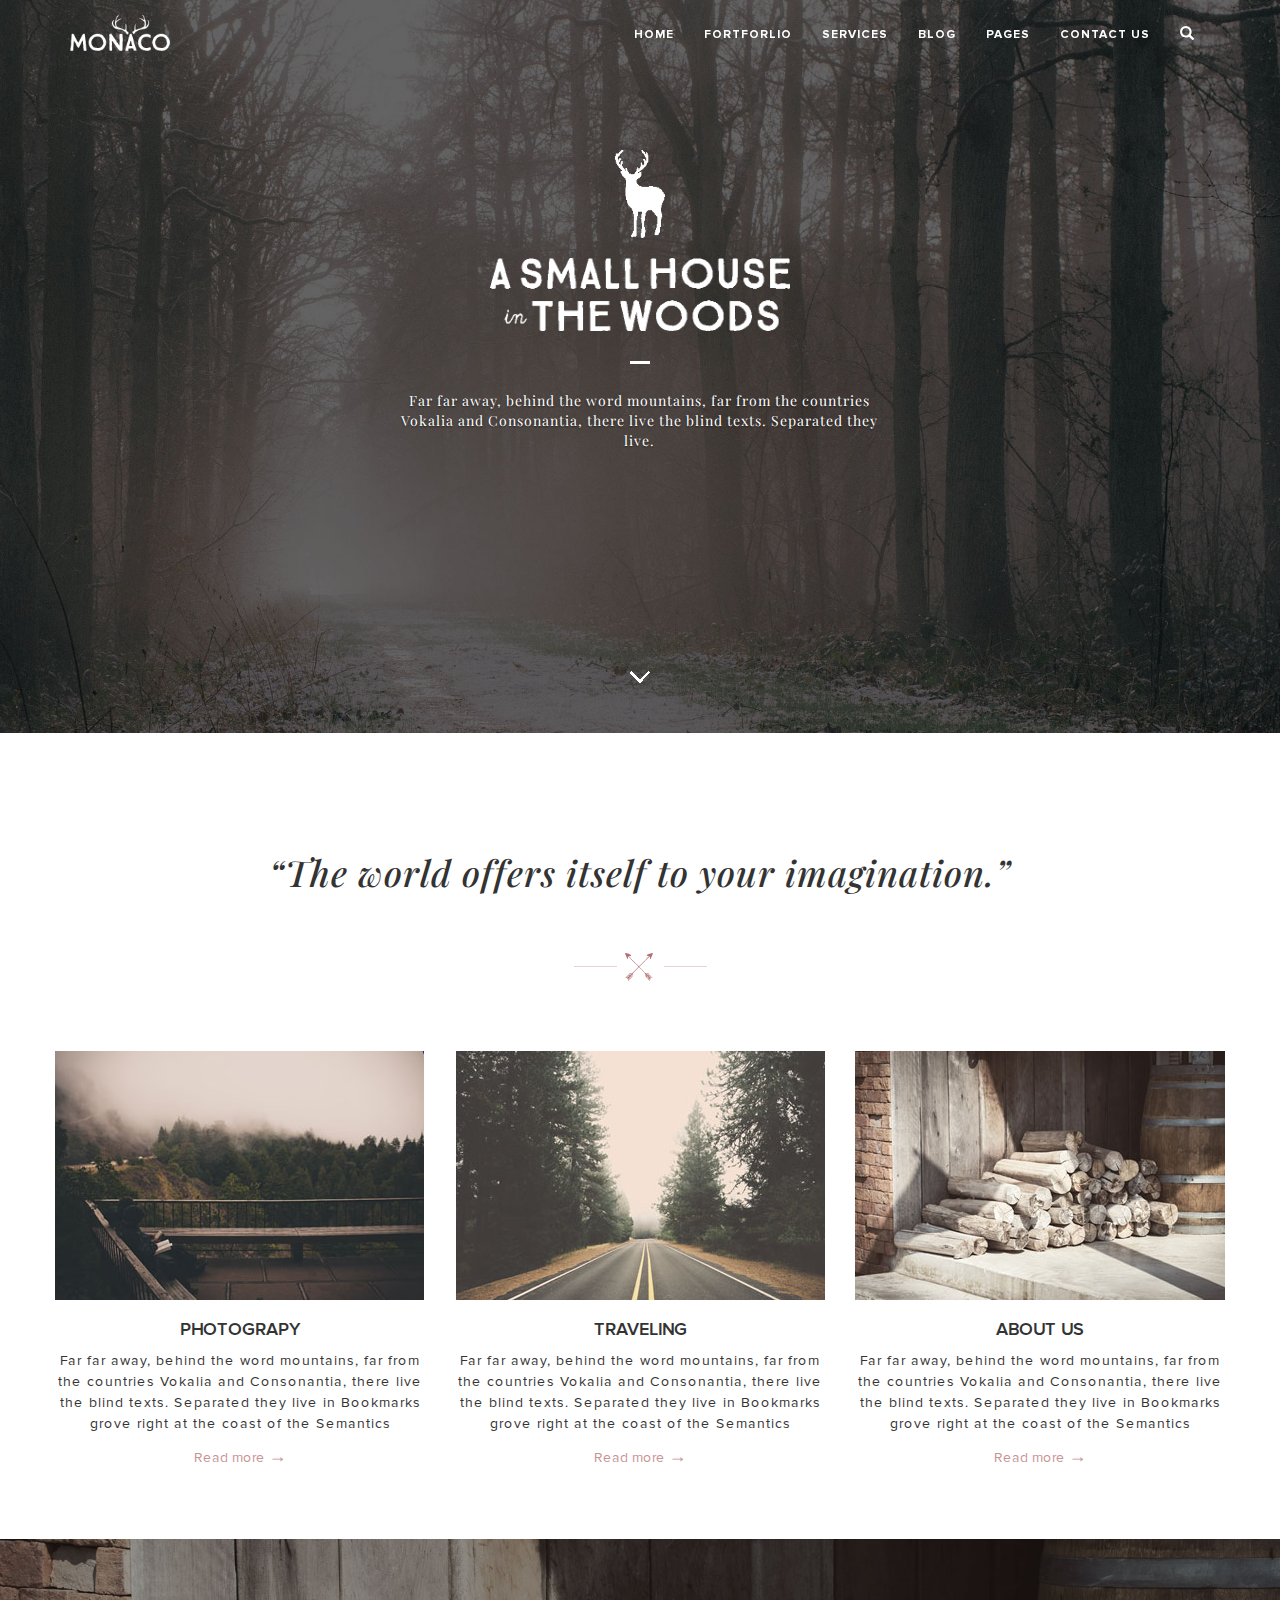
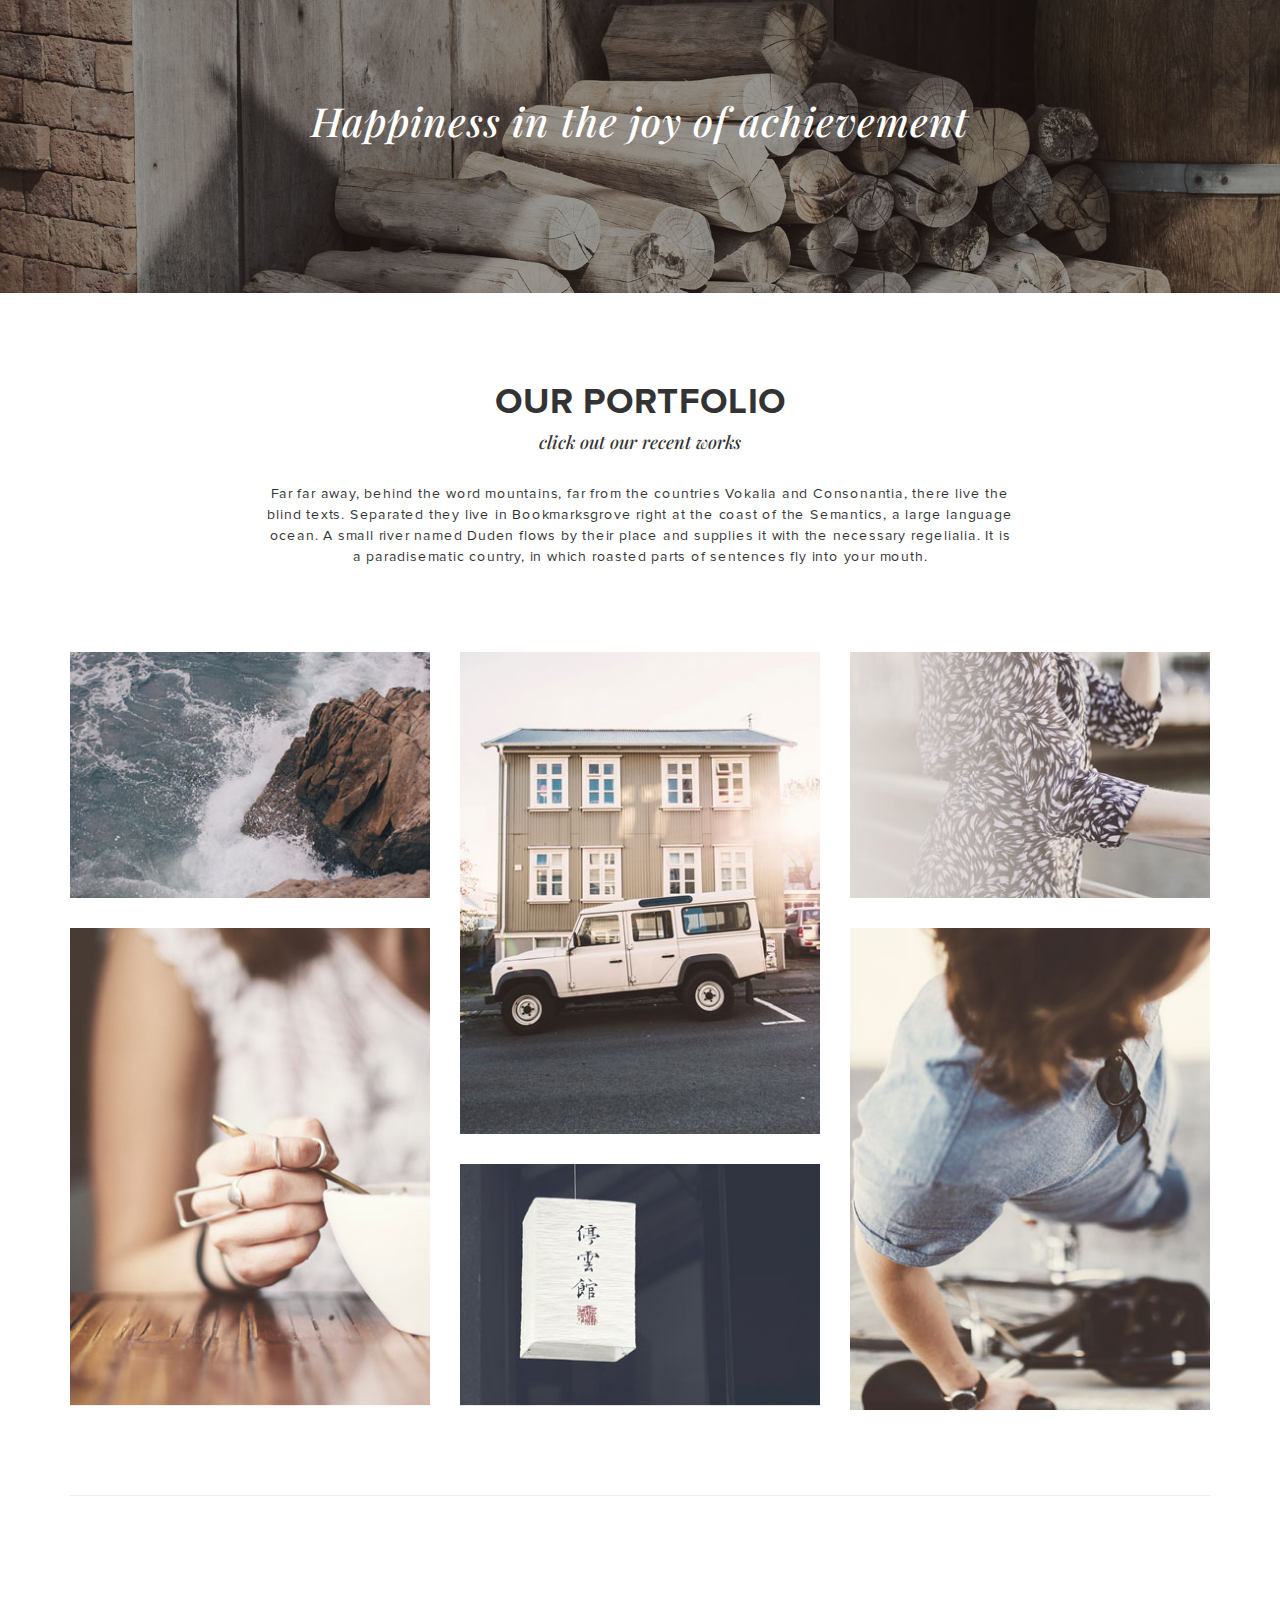
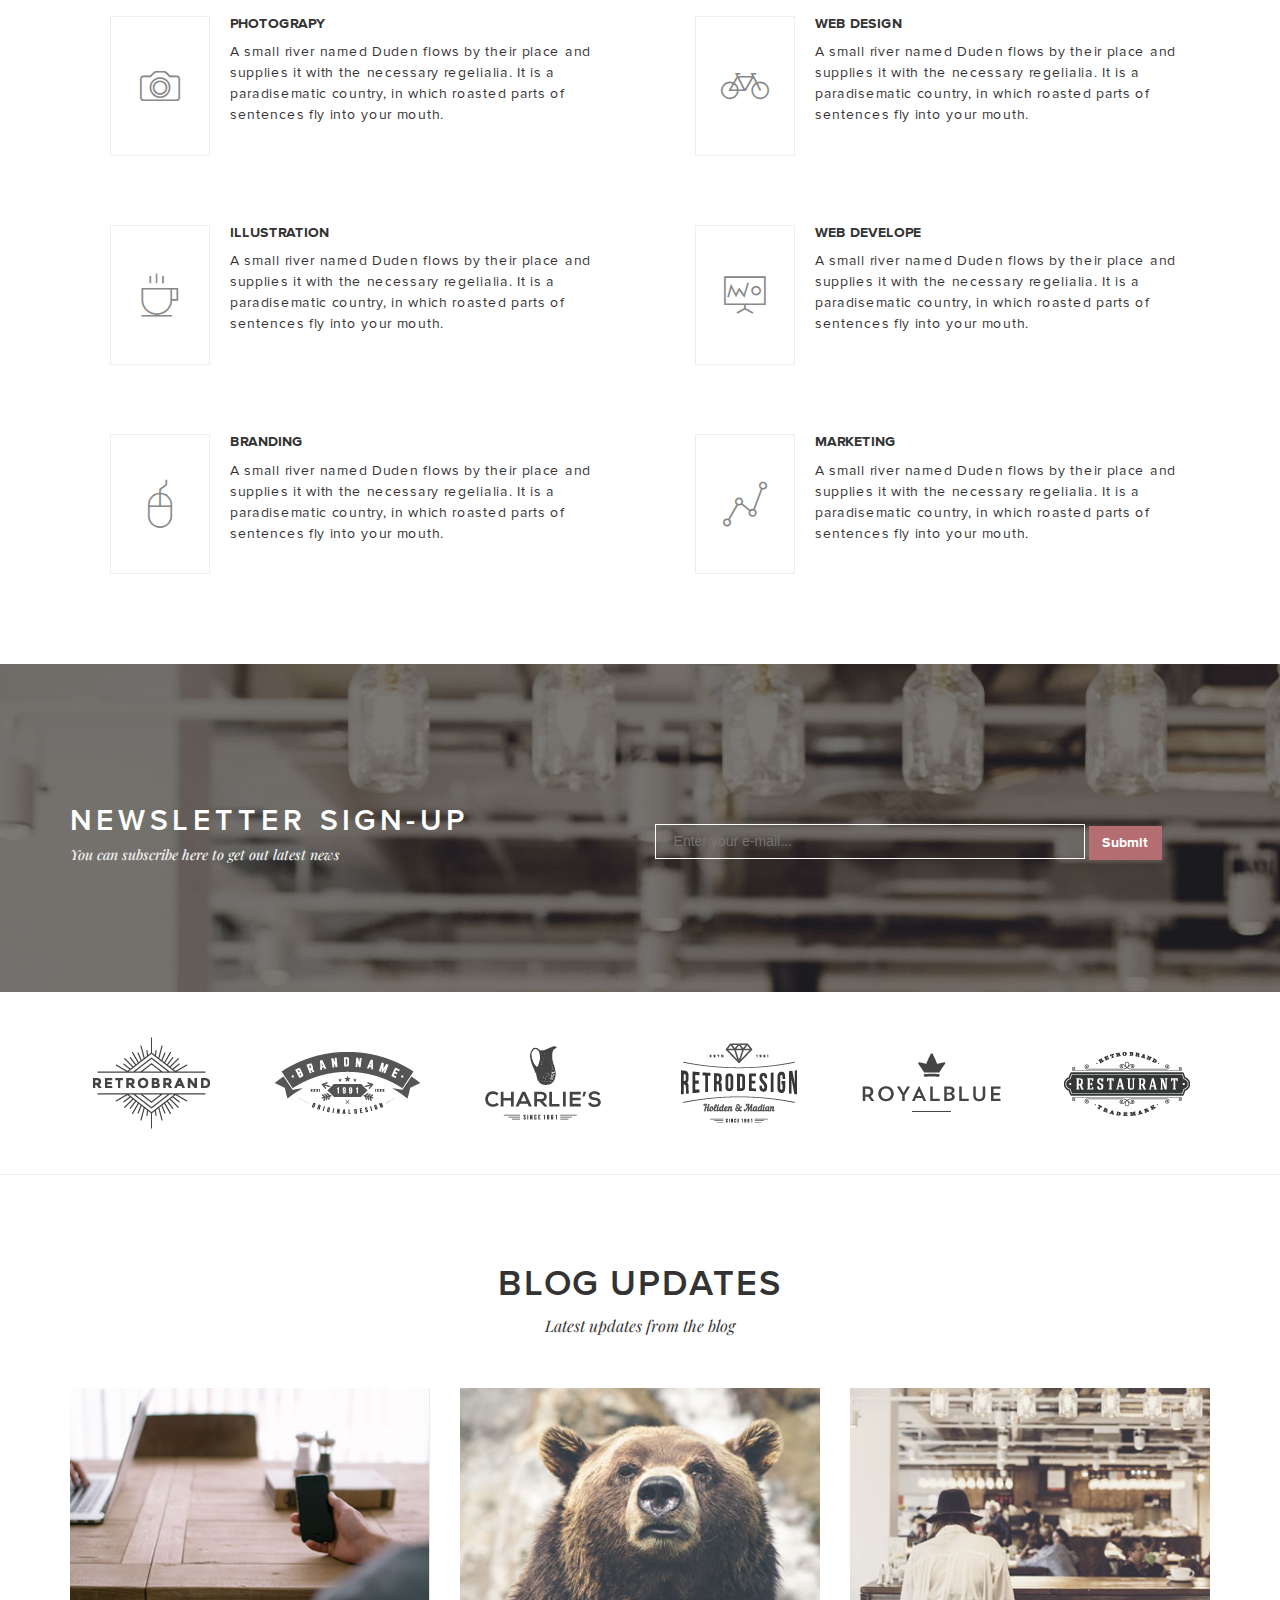
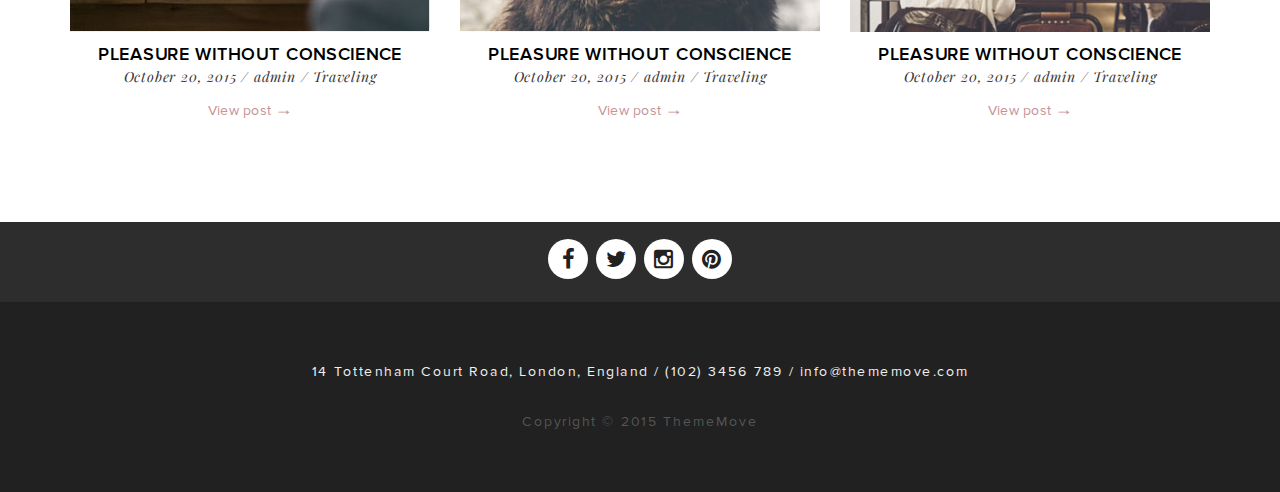
==== commit 0b5664d6: "30/6/2015" ====
--- a/index.html
+++ b/index.html
@@ -66,8 +66,8 @@
 		        <img src="image/background/slide1/bg1.jpg" alt=""/>
 			        <div class="carousel-caption" align="center">
 			        		<div class="row">
-			        			<div class="col-xs-6 col-xs-offset-3 img-responsive">
-			        				<img src="image/background/slide1/slide1-icon-1.png" alt="" width="80px" />
+			        			<div class="col-xs-6 col-xs-offset-3">
+			        				<img src="image/background/slide1/slide1-icon-1.png" alt="" width="50px" />
 			        			</div>
 			        		</div>
 			        		<div class="row">
@@ -94,7 +94,7 @@
 			        <div class="carousel-caption" align="center"/>
 				        <div class="row">
 		        			<div class="col-xs-6 col-xs-offset-3 hidden-sm hidden-xs">
-		        				<img src="image/background/slide2/slide2-icon-1.png" alt="" width="150px" />
+		        				<img src="image/background/slide2/slide2-icon-1.png" alt="" width="100px" />
 		        			</div>
 			        	</div>
 		        		<div class="row">
@@ -121,7 +121,7 @@
 			        <div class="carousel-caption" align="center"/>
 				        <div class="row">
 		        			<div class="col-xs-6 col-xs-offset-3 hidden-sm hidden-xs">
-		        				<img src="image/background/slide3/slide3-icon-1.png" alt="" width="100px" />
+		        				<img src="image/background/slide3/slide3-icon-1.png" alt="" width="50px" />
 		        			</div>
 			        	</div>
 		        		<div class="row">
@@ -207,46 +207,46 @@
 				<div class="row">
 					<div class="col-xs-12 col-md-4" align="center">
 						<div class="thumbnai">
-							<div class="caption" align="center">
+							<div class="caption" align="center" style="padding-top:25%;">
 								<h3>By The See</h3>
 								<p>photograpy</p>
 							</div>
 							<img src="image/main/img1-1.jpg"/>
 						</div>
 						<div class="thumbnai">
-							<div class="caption" align="center">
+							<div class="caption" align="center" style="padding-top:50%;">
 								<h3>By The See</h3>
 								<p>photograpy</p>
 							</div>
 							<img src="image/main/img1-2.jpg"/>
 						</div>
 					</div>
-					<div class="col-xs-12 col-md-4" align="center">
-						<div class="thumbnai">
-							<div class="caption" align="center">
+					<div class="col-xs-12 col-md-4" align="center" >
+						<div class="thumbnai">
+							<div class="caption" align="center" style="padding-top:50%;">
 								<h3>By The See</h3>
 								<p>photograpy</p>
 							</div>
 							<img src="image/main/img2-1.jpg"/>
 						</div>
 						<div class="thumbnai">
-							<div class="caption" align="center">
+							<div class="caption" align="center" style="padding-top:25%;">
 								<h3>By The See</h3>
 								<p>photograpy</p>
 							</div>
 							<img src="image/main/img2-2.jpg"/>
 						</div>
 					</div>
-					<div class="col-xs-12 col-md-4" align="center">
-						<div class="thumbnai">
-							<div class="caption" align="center">
+					<div class="col-xs-12 col-md-4" align="center" >
+						<div class="thumbnai">
+							<div class="caption" align="center" style="padding-top:25%;">
 								<h3>By The See</h3>
 								<p>photograpy</p>
 							</div>
 							<img src="image/main/img3-1.jpg"/>
 						</div>
 						<div class="thumbnai">
-							<div class="caption" align="center">
+							<div class="caption" align="center" style="padding-top:50%;">
 								<h3>By The See</h3>
 								<p>photograpy</p>
 							</div>
--- a/css/style.css
+++ b/css/style.css
@@ -46,10 +46,13 @@
 .slide-bottom{
 
 }
+.carousel-caption .row{
+	padding: 10px 0px;
+}
 .row{
 	padding:20px 0px;
 }
-.carousel-caption .slide-bottom{
+.slide-bottom{
 	padding-top: 200px;
 }
 .nav li a{
@@ -100,7 +103,7 @@
 }
 .col-one p{
 	font-family: "proxima_nova_rgregular";
-	letter-spacing: 0.8px;
+	letter-spacing: 1px;
 	line-height: 150%;
 }
 .col-one a{
@@ -113,7 +116,7 @@
 	color: #c79294;
 }
 .space{
-	padding-bottom: 50px;
+	padding-bottom: 70px;
 }
 .col-one img{
 	/*height: 200px;*/
@@ -151,7 +154,7 @@
 	font-size:14px;
 	padding-bottom: 20px;
 	line-height: 150%;
-	letter-spacing: 0.7px;
+	letter-spacing: 0.8px;
 }
 .there .row img{
 	width: 360px;
@@ -207,7 +210,7 @@
 	height: 35px;
 }
 .five-one{
-	padding:50px 0px;
+	padding:20px 0px;
 }
 .five h2{
 	color: #ffffff;
@@ -235,7 +238,9 @@
 	padding: 5px 0px;
 }
 .six{
+	border-top: 1px solid #eeeeee;
 	padding-bottom: 80px;
+	padding-top: 50px;
 }
 .six h1{
 	font-family: "proxima_nova_ltsemibold";
@@ -371,17 +376,18 @@
     position:absolute;
     top:0%;
     right:0%;
-    background:rgba(0, 0, 0, 0.1);
+    bottom: 0%;
+    left: 0%;
+    background:rgba(0, 0, 0, 0.3);
     width:100%;
-    height:100%;
-    padding: 50% 0% 0% 0%;
+    /*height:100%;*/
     display: none;
     color:#fff !important;
     z-index:2; 
-    margin-top: 15px;
+    margin: 15px 0px;
 }
 .caption h3{
-	font-family: "proxima nova" serif;
+	font-family: "proxima_nova_ltsemibold";
 	font-weight:bold;
 }
 .caption p{
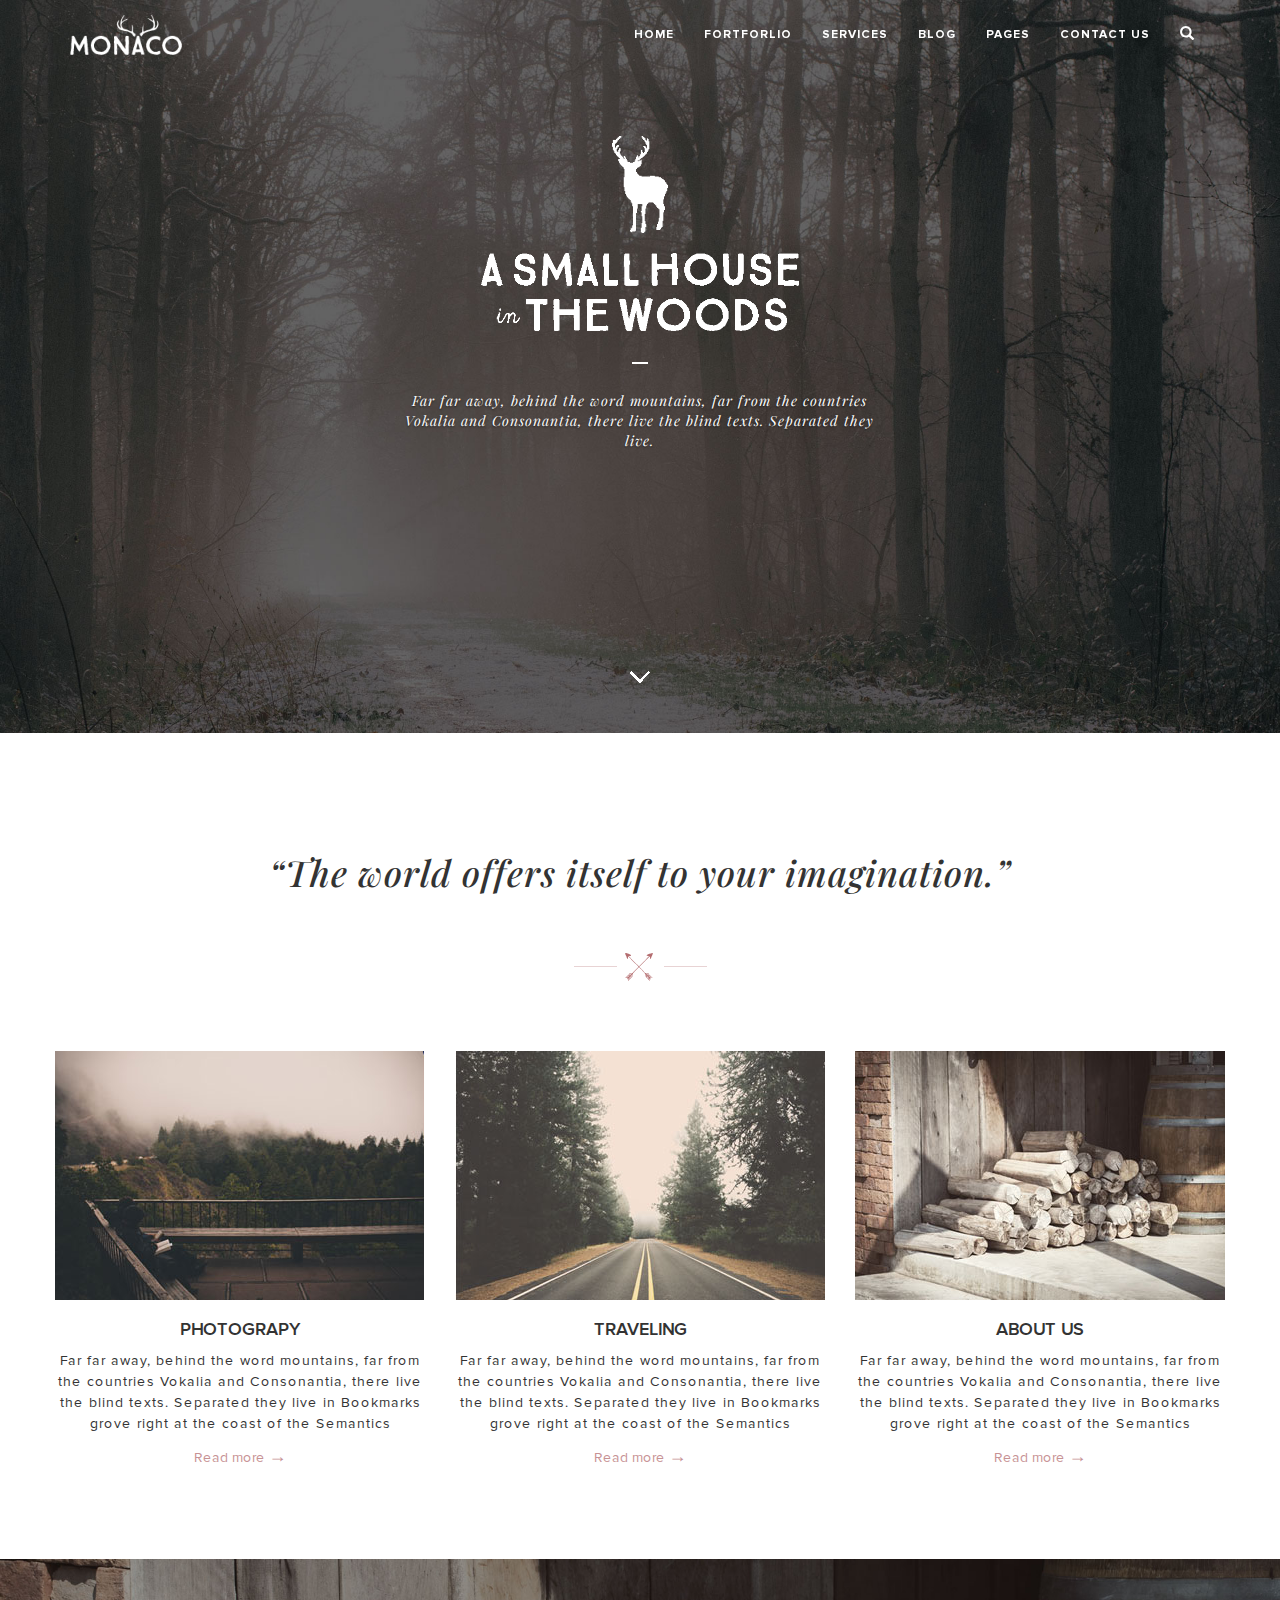
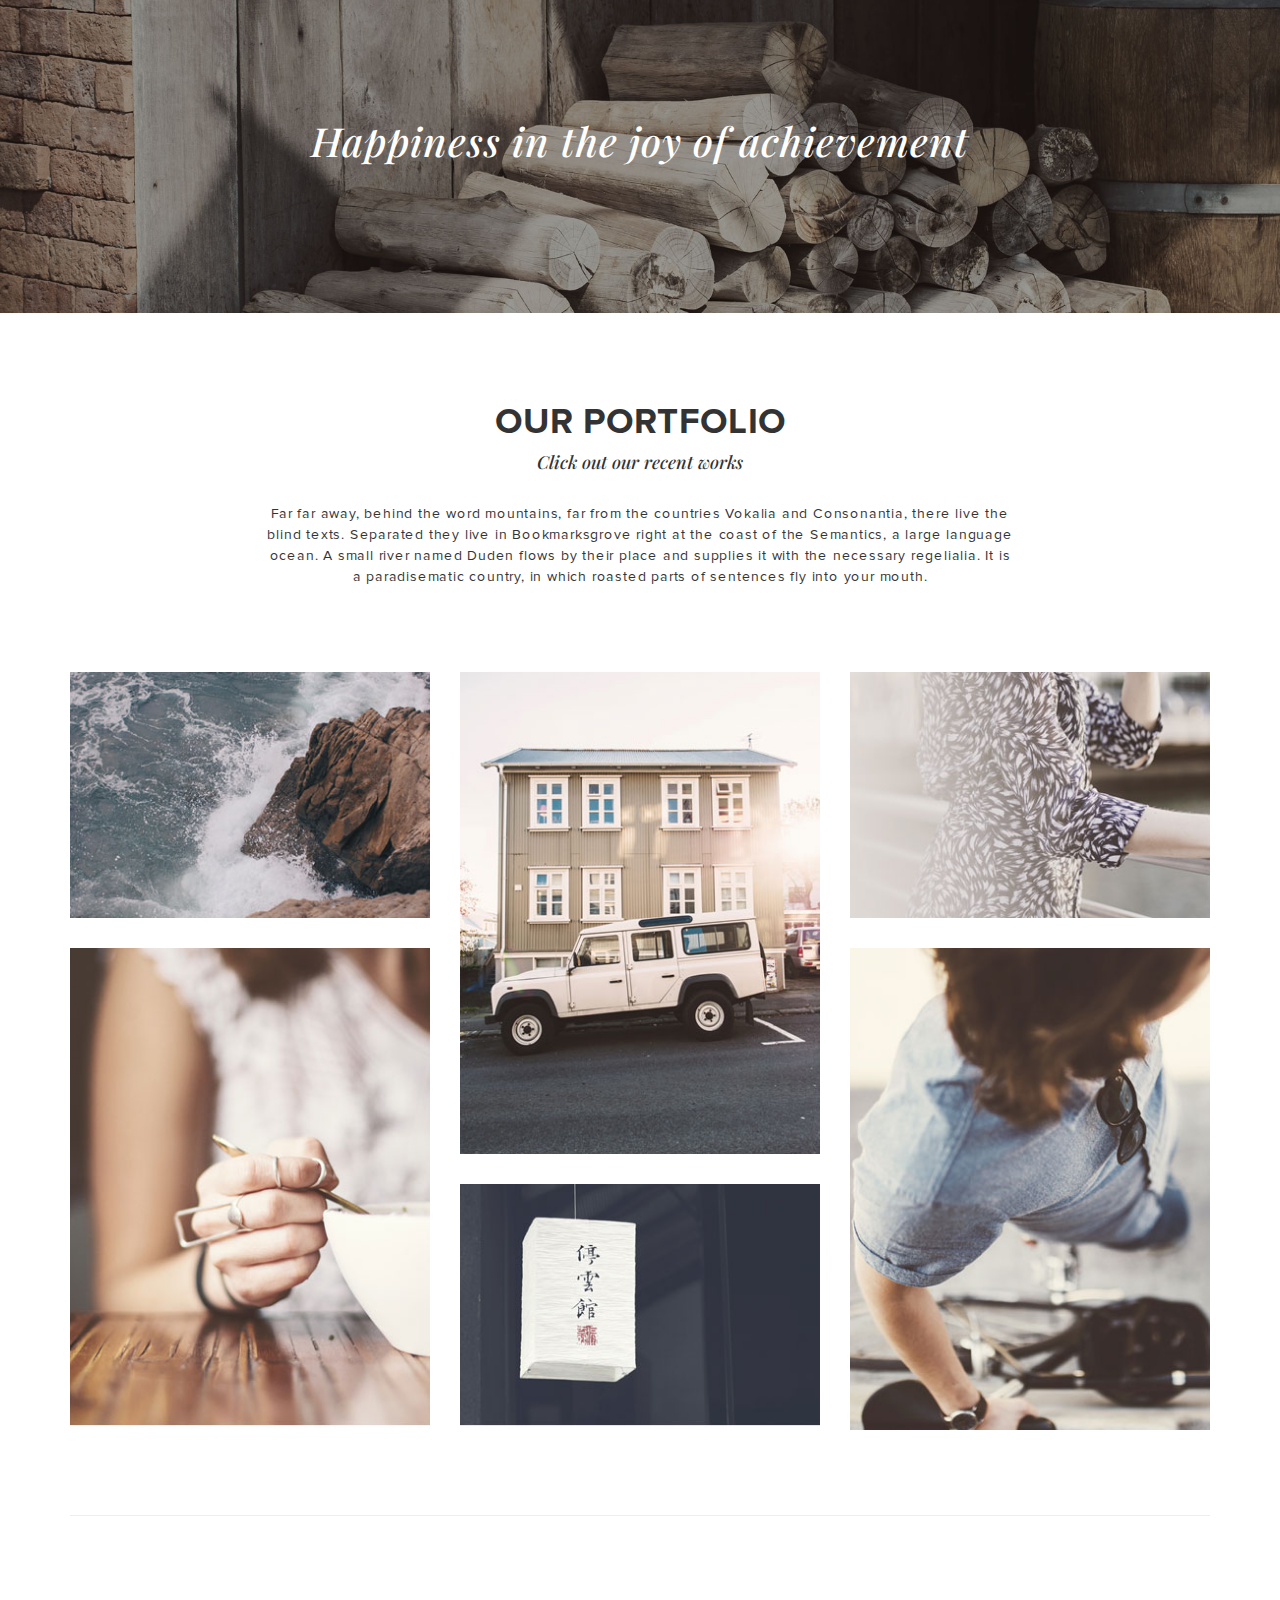
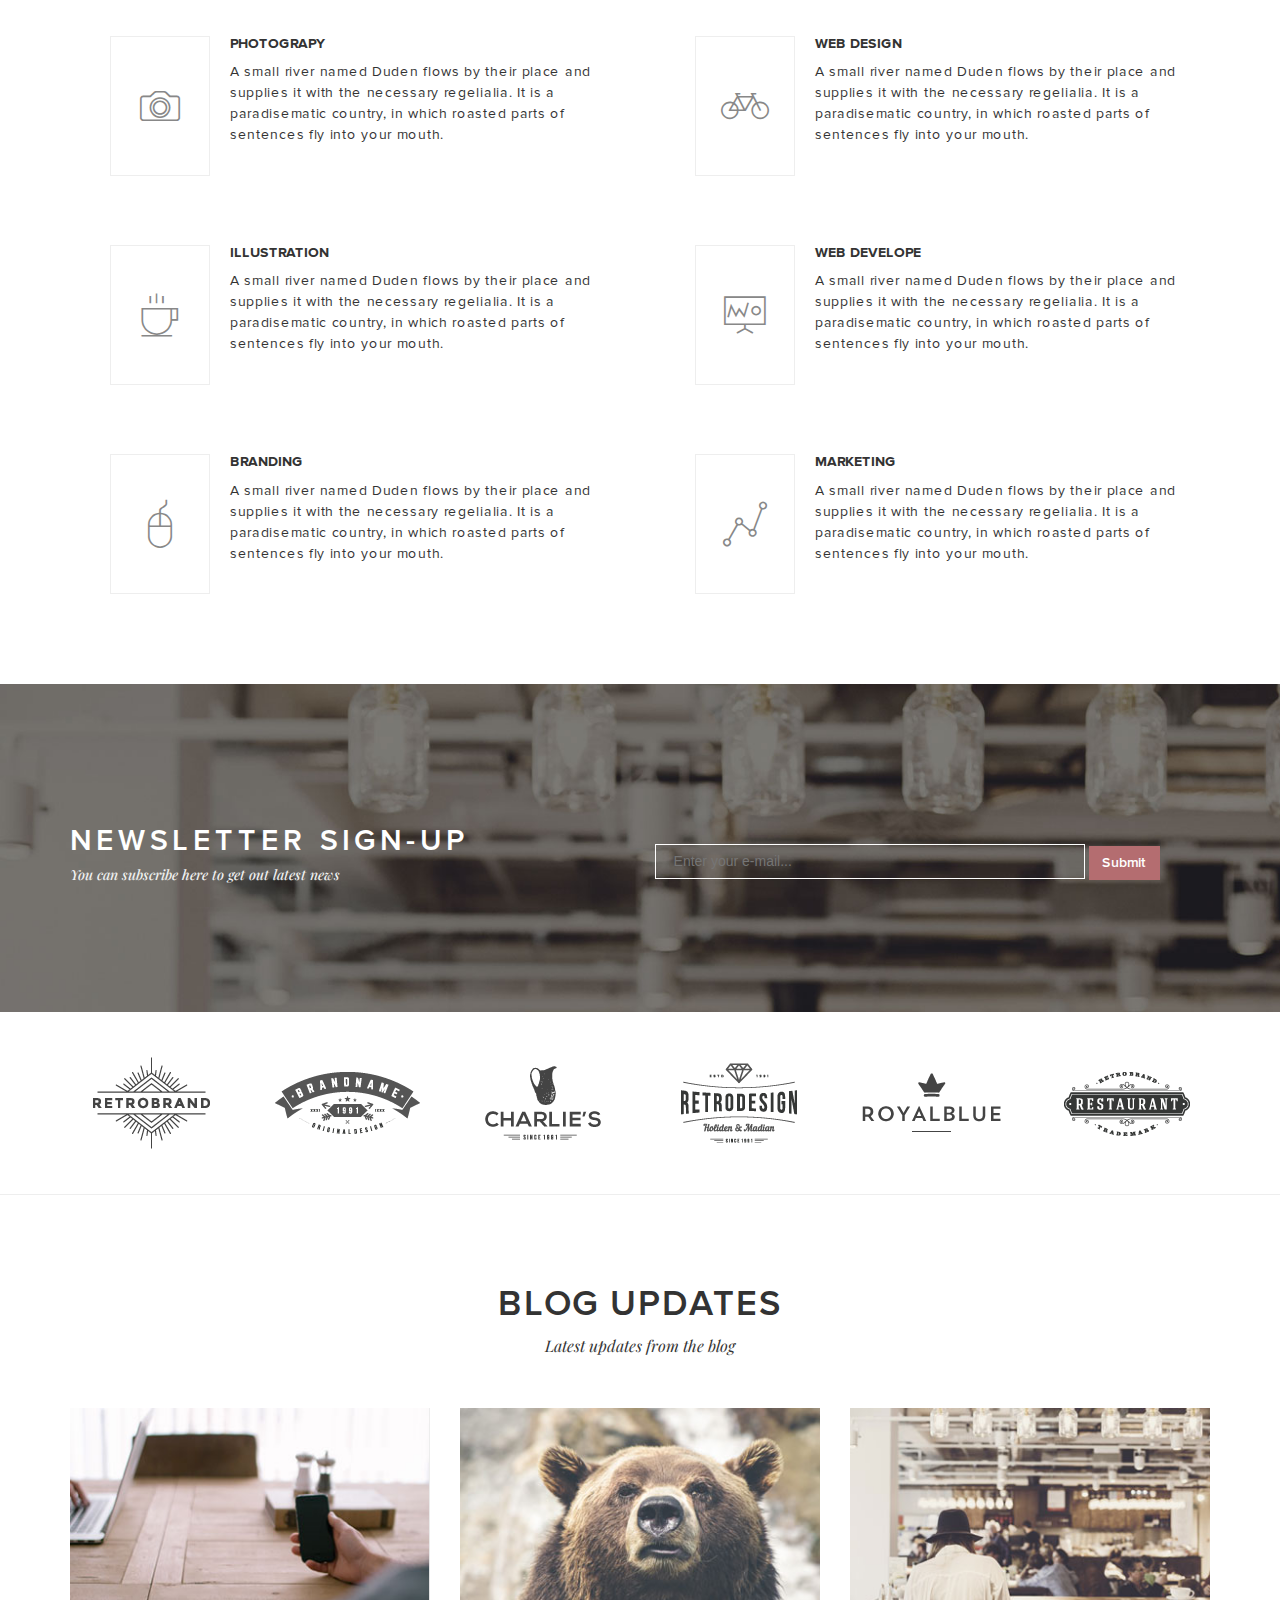
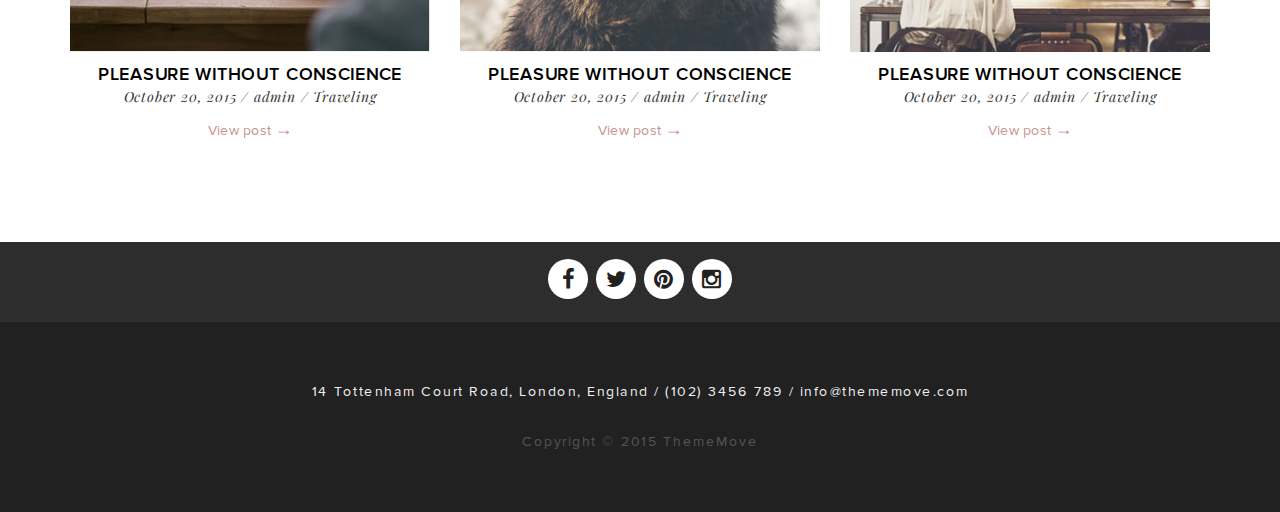
==== commit bb5ee3ef: "30-6-2015" ====
--- a/index.html
+++ b/index.html
@@ -28,7 +28,9 @@
 				        <span class="icon-bar"></span>
 				        <span class="icon-bar"></span>
 	                </button>
-	                <a class="navbar-brand navbar-right" href="#"><img src="image/icon/logo.png"  width="100px" /></a>
+	                <div class="logo">
+	                	<a class="navbar-brand navbar-right" href="#"><img src="images/icon/logo.png"  alt="" title="" id="logo" /></a>
+	                </div>
 	            </div>
 				<!--right-navbar-->
 	            <div class="collapse navbar-collapse navbar-right" id="menu">
@@ -63,83 +65,83 @@
 		    <div class="carousel-inner" role="listbox">
 		    	<!--slide1-->
 		      	<div class="item active">
-		        <img src="image/background/slide1/bg1.jpg" alt=""/>
+		        <img src="images/background/slide1/bg1.jpg" alt="" title="" />
 			        <div class="carousel-caption" align="center">
 			        		<div class="row">
-			        			<div class="col-xs-6 col-xs-offset-3">
-			        				<img src="image/background/slide1/slide1-icon-1.png" alt="" width="50px" />
+			        			<div class="col-xs-6 col-xs-offset-3 ">
+			        				<img src="images/background/slide1/slide1-icon-1.png" alt="" title="" class="img-respontive icon-slide" />
 			        			</div>
 			        		</div>
 			        		<div class="row">
-			        			<div class="col-xs-10 col-xs-offset-1 hidden-xs">
-			        				<img src="image/background/slide1/slide1-char.png" alt="" width="300px" />
+			        			<div class="col-xs-10 col-xs-offset-1">
+			        				<img src="images/background/slide1/slide1-char.png" alt="" title="" class="img-respontive img-slide" />
 			        			</div>
 			        		</div>
 			        		<div class="row">
-			        			<div class="col-xs-2 col-xs-offset-5 hidden-sm hidden-xs">
-			        				<img src="image/background/slide1/slide1-icon-2.png" alt="" width="20px" />
+			        			<div class="col-xs-2 col-xs-offset-5">
+			        				<img src="images/background/slide1/slide1-icon-2.png" alt="" title="" class="img-respontive icon-slide" />
 			        			</div>
 			        		</div>
 			        		<div class="row">
-			        			<div class="col-xs-8 col-xs-offset-2">
-			        				<p style="font-family: Playfair Display;">Far far away, behind the word mountains, far from the countries Vokalia and Consonantia, there live the blind texts. Separated they live.</p>
+			        			<div class="col-xs-12 col-md-8 col-md-offset-2 char hidden-xs">
+			        				<p>Far far away, behind the word mountains, far from the countries Vokalia and Consonantia, there live the blind texts. Separated they live.</p>
 			        			</div>
 			        		</div>
-			        		<img src="image/background/slide1/slide1-icon-3.png" alt="" class="slide-bottom hidden-sm hidden-xs" />
+			        		<img src="images/background/slide1/slide1-icon-3.png" alt="" title="" class="img-respontive slide-bottom icon-slide hidden-xs hidden-sm" />
 			        </div>
 		      	</div><!--end slide1-->
 				<!--slide2-->
 			    <div class="item">
-			       	<img src="image/background/slide2/bg2.jpg" alt=""/>
+			       	<img src="images/background/slide2/bg2.jpg" alt=""/>
 			        <div class="carousel-caption" align="center"/>
 				        <div class="row">
-		        			<div class="col-xs-6 col-xs-offset-3 hidden-sm hidden-xs">
-		        				<img src="image/background/slide2/slide2-icon-1.png" alt="" width="100px" />
+		        			<div class="col-xs-6 col-xs-offset-3">
+		        				<img src="images/background/slide2/slide2-icon-1.png" alt="" title="background-one" class="img-respontive icon-slide2" />
 		        			</div>
 			        	</div>
 		        		<div class="row">
-		        			<div class="col-xs-10 col-xs-offset-1 hidden-xs">
-		        				<img src="image/background/slide2/slide2-char.png" alt="" width="400px" />
-		        			</div>
-		        		</div>
-		        		<div class="row">
-		        			<div class="col-xs-2 col-xs-offset-5 hidden-sm hidden-xs">
-		        				<img src="image/background/slide2/slide2-icon-2.png" alt="" width="20px" />
-		        			</div>
-		        		</div>
-		        		<div class="row">
-		        			<div class="col-xs-8 col-xs-offset-2">
-		        				<p style="font-family: Playfair Display;">Far far away, behind the word mountains, far from the countries Vokalia and Consonantia, there live the blind texts. Separated they live.</p>
-		        			</div>
-		        		</div>
-		        		<img src="image/background/slide1/slide1-icon-3.png" alt="" class="slide-bottom hidden-sm hidden-xs" />
+		        			<div class="col-xs-10 col-xs-offset-1">
+		        				<img src="images/background/slide2/slide2-char.png" alt="" title="" class="img-respontive img-slide" />
+		        			</div>
+		        		</div>
+		        		<div class="row">
+		        			<div class="col-xs-2 col-xs-offset-5">
+		        				<img src="images/background/slide2/slide2-icon-2.png" alt="" title="" class="img-respontive icon-slide" />
+		        			</div>
+		        		</div>
+		        		<div class="row">
+		        			<div class="col-md-8 col-md-offset-2 char hidden-xs">
+		        				<p>Far far away, behind the word mountains, far from the countries Vokalia and Consonantia, there live the blind texts. Separated they live.</p>
+		        			</div>
+		        		</div>
+		        		<img src="images/background/slide1/slide1-icon-3.png" alt="" title="" class="slide-bottom img-respontive icon-slide hidden-xs hidden-sm" />
 			    	</div>
 			    </div><!--end-slide2-->
 		    	<!--slide3-->
 			    <div class="item">
-			        <img src="image/background/slide3/bg3.jpg" alt=""/>
+			        <img src="images/background/slide3/bg3.jpg" alt="" title=""/>
 			        <div class="carousel-caption" align="center"/>
 				        <div class="row">
-		        			<div class="col-xs-6 col-xs-offset-3 hidden-sm hidden-xs">
-		        				<img src="image/background/slide3/slide3-icon-1.png" alt="" width="50px" />
+		        			<div class="col-xs-6 col-xs-offset-3">
+		        				<img src="images/background/slide3/slide3-icon-1.png" alt="" title="" class="img-respontive icon-slide" />
 		        			</div>
 			        	</div>
 		        		<div class="row">
-		        			<div class="col-xs-10 col-xs-offset-1 hidden-xs">
-		        				<img src="image/background/slide3/slide3-char.png" alt="" width="400px" />
-		        			</div>
-		        		</div>
-		        		<div class="row">
-		        			<div class="col-xs-2 col-xs-offset-5 hidden-sm hidden-xs">
-		        				<img src="image/background/slide3/slide3-icon-2.png" alt="" width="20px" />
-		        			</div>
-		        		</div>
-		        		<div class="row">
-		        			<div class="col-xs-8 col-xs-offset-2">
-		        				<p style="font-family: Playfair Display;">Far far away, behind the word mountains, far from the countries Vokalia and Consonantia, there live the blind texts. Separated they live.</p>
-		        			</div>
-		        		</div>
-		        		<img src="image/background/slide1/slide1-icon-3.png" alt="" class="slide-bottom hidden-sm hidden-xs" />
+		        			<div class="col-xs-10 col-xs-offset-1">
+		        				<img src="images/background/slide3/slide3-char.png" alt="" title="" class="img-respontive img-slide" />
+		        			</div>
+		        		</div>
+		        		<div class="row">
+		        			<div class="col-xs-2 col-xs-offset-5">
+		        				<img src="images/background/slide3/slide3-icon-2.png" alt="" title="" class="img-respontive icon-slide" />
+		        			</div>
+		        		</div>
+		        		<div class="row">
+		        			<div class="col-md-8 col-md-offset-2 char hidden-xs">
+		        				<p>Far far away, behind the word mountains, far from the countries Vokalia and Consonantia, there live the blind texts. Separated they live.</p>
+		        			</div>
+		        		</div>
+		        		<img src="images/background/slide1/slide1-icon-3.png" alt="" title="" class="slide-bottom img-respontive icon-slide hidden-xs hidden-sm" />
 			    </div> <!--end-slide3-->
 			</div>
 	  	</div> <!--end slide-->
@@ -152,25 +154,25 @@
 					<div class="col-xs-12">
 						<h1 class="text-center char "><span>&ldquo;</span>The world offers itself to your imagination.<span>&rdquo;</span></h1>
 						<div class="space text-center">
-							<img src="image/icon/icon-main.png"/>
+							<img src="images/icon/icon-main.png" alt="" title="" />
 						</div>
 					</div>
 					<div class="row">
 						<div class="col-one text-center">
-							<div class="col-xs-12 col-md-4">
-								<img src="image/main/phto1.jpg"/>
+							<div class="col-xs-12 col-md-4 about">
+								<img src="images/main/phto1.jpg" alt="" title="" />
 								<h3>photograpy</h3>
 								<p>Far far away, behind the word mountains, far from the countries Vokalia and Consonantia, there live the blind texts. Separated they live in Bookmarks grove right at the coast of the Semantics</p>
 								<a href="#">Read more </a><span class="icon">&rarr;</span>
 							</div>
-							<div class="col-xs-12 col-md-4">
-								<img src="image/main/phto2.jpg"/>
+							<div class="col-xs-12 col-md-4 about">
+								<img src="images/main/phto2.jpg" alt="" title="" />
 								<h3>Traveling</h3>
 								<p>Far far away, behind the word mountains, far from the countries Vokalia and Consonantia, there live the blind texts. Separated they live in Bookmarks grove right at the coast of the Semantics</p>
 								<a href="#">Read more </a><span class="icon">&rarr;</span>
 							</div>
-							<div class="col-xs-12 col-md-4">
-								<img src="image/main/phto3.jpg"/>
+							<div class="col-xs-12 col-md-4 about">
+								<img src="images/main/phto3.jpg" alt="" title=""/>
 								<h3>About Us</h3>
 								<p>Far far away, behind the word mountains, far from the countries Vokalia and Consonantia, there live the blind texts. Separated they live in Bookmarks grove right at the coast of the Semantics</p>
 								<a href="#">Read more </a><span class="icon">&rarr;</span>
@@ -200,7 +202,7 @@
 				<div class="row text-center">
 					<div class="col-sx-12">
 						<h1>OUR PORTFOLIO</h1>
-						<h4>click out our recent works</h4>
+						<h4>Click out our recent works</h4>
 						<p class="col-sm-8 col-sm-offset-2">Far far away, behind the word mountains, far from the countries Vokalia and Consonantia, there live the blind texts. Separated they live in Bookmarksgrove right at the coast of the Semantics, a large language ocean. A small river named Duden flows by their place and supplies it with the necessary regelialia. It is a paradisematic country, in which roasted parts of sentences fly into your mouth. </p>
 					</div>
 				</div>
@@ -211,14 +213,14 @@
 								<h3>By The See</h3>
 								<p>photograpy</p>
 							</div>
-							<img src="image/main/img1-1.jpg"/>
+							<img src="images/main/img1-1.jpg" alt="" title=""/>
 						</div>
 						<div class="thumbnai">
 							<div class="caption" align="center" style="padding-top:50%;">
 								<h3>By The See</h3>
 								<p>photograpy</p>
 							</div>
-							<img src="image/main/img1-2.jpg"/>
+							<img src="images/main/img1-2.jpg" alt="" title=""/>
 						</div>
 					</div>
 					<div class="col-xs-12 col-md-4" align="center" >
@@ -227,14 +229,14 @@
 								<h3>By The See</h3>
 								<p>photograpy</p>
 							</div>
-							<img src="image/main/img2-1.jpg"/>
+							<img src="images/main/img2-1.jpg" alt="" title=""/>
 						</div>
 						<div class="thumbnai">
 							<div class="caption" align="center" style="padding-top:25%;">
 								<h3>By The See</h3>
 								<p>photograpy</p>
 							</div>
-							<img src="image/main/img2-2.jpg"/>
+							<img src="images/main/img2-2.jpg" alt="" title=""/>
 						</div>
 					</div>
 					<div class="col-xs-12 col-md-4" align="center" >
@@ -243,14 +245,14 @@
 								<h3>By The See</h3>
 								<p>photograpy</p>
 							</div>
-							<img src="image/main/img3-1.jpg"/>
+							<img src="images/main/img3-1.jpg" alt="" title=""/>
 						</div>
 						<div class="thumbnai">
 							<div class="caption" align="center" style="padding-top:50%;">
 								<h3>By The See</h3>
 								<p>photograpy</p>
 							</div>
-							<img src="image/main/img3-2.jpg"/>
+							<img src="images/main/img3-2.jpg" alt="" title=""/>
 						</div>
 					</div>
 				</div>
@@ -340,7 +342,7 @@
 						<div class="col-xs-12 col-md-6 form" align="left">
 							<form action="" method="POST" role="form" class="form-inline">
 								<label for="" class="sr-only"></label>
-								<input type="text" class="" id="" placeholder="    Enter your e-mail..." size="50" />
+								<input type="text" id="" placeholder="    Enter your e-mail..." size="50" />
 								<button type="submit" class="btn sub">Submit</button>
 							</form>
 						</div>	
@@ -352,23 +354,23 @@
 				<section class="container">
 					<div class="row">
 						<div class="col-xs-6 col-md-2" align="center">
-							<a href="#"><img src="image/main/brand-1.png"/></a>
-						</div>
-						<div class="col-xs-6 col-md-2" align="center">
-							<a href="#"><img src="image/main/brand-2.png"/></a>
-						</div>
-						<div class="col-xs-6 col-md-2" align="center">
-							<a href="#"><img src="image/main/brand-3.png"/></a>
-						</div>
-
-						<div class="col-xs-6 col-md-2" align="center">
-							<a href="#"><img src="image/main/brand-4.png"/></a>
-						</div>
-						<div class="col-xs-6 col-md-2" align="center">
-							<a href="#"><img src="image/main/brand-5.png"/></a>
-						</div>
-						<div class="col-xs-6 col-md-2" align="center">
-							<a href="#"><img src="image/main/brand-6.png"/></a>
+							<a href="#"><img src="images/main/brand-1.png" alt="" title=""/></a>
+						</div>
+						<div class="col-xs-6 col-md-2" align="center">
+							<a href="#"><img src="images/main/brand-2.png" alt="" title=""/></a>
+						</div>
+						<div class="col-xs-6 col-md-2" align="center">
+							<a href="#"><img src="images/main/brand-3.png" alt="" title=""/></a>
+						</div>
+
+						<div class="col-xs-6 col-md-2" align="center">
+							<a href="#"><img src="images/main/brand-4.png" alt="" title=""/></a>
+						</div>
+						<div class="col-xs-6 col-md-2" align="center">
+							<a href="#"><img src="images/main/brand-5.png" alt="" title=""/></a>
+						</div>
+						<div class="col-xs-6 col-md-2" align="center">
+							<a href="#"><img src="images/main/brand-6.png" alt="" title=""/></a>
 						</div>
 					</div>
 				</section>
@@ -385,20 +387,20 @@
 					</div>
 				</div>
 				<div class="row">
-					<div class="col-xs-12 col-md-4" align="center">
-						<img src="image/main/blog1.jpg">
+					<div class="col-xs-12 col-md-4 updates" align="center">
+						<img src="images/main/blog1.jpg" alt="" title=""/>
 						<a href="#"><p class="lead">PLEASURE WITHOUT CONSCIENCE</p></a>
 						<p class="p">October 20, 2015 / admin / Traveling</p>
 						<a href="#">View post </a><span class="icon">&rarr;</span>
 					</div>
-					<div class="col-xs-12 col-md-4" align="center">
-						<img src="image/main/blog2.jpg">
+					<div class="col-xs-12 col-md-4 updates" align="center">
+						<img src="images/main/blog2.jpg" alt="" title=""/>
 						<a href="#"><p class="lead">PLEASURE WITHOUT CONSCIENCE</p></a>
 						<p class="p">October 20, 2015 / admin / Traveling</p>
 						<a href="#">View post </a><span class="icon">&rarr;</span>
 					</div>
-					<div class="col-xs-12 col-md-4" align="center">
-						<img src="image/main/blog3.jpg">
+					<div class="col-xs-12 col-md-4 updates" align="center">
+						<img src="images/main/blog3.jpg" alt="" title=""/>
 						<a href="#"><p class="lead">PLEASURE WITHOUT CONSCIENCE</p></a>
 						<p class="p">October 20, 2015 / admin / Traveling</p>
 						<a href="#">View post </a><span class="icon">&rarr;</span>
@@ -413,8 +415,8 @@
 	    	<ul>
 		        <li><a href="#"><i class="fa fa-lg fa-facebook"></i></a></li>
 		        <li><a href="#"><i class="fa fa-lg fa-twitter"></i></a></li>
+		        <li><a href="#"><i class="fa fa-lg fa-pinterest"></i></a></li>
 		        <li><a href="#"><i class="fa fa-lg fa-instagram"></i></a></li>
-		        <li><a href="#"><i class="fa fa-lg fa-pinterest"></i></a></li>
 	        </ul>
         </div>
 		<div align="center" id="footer">
--- a/css/style.css
+++ b/css/style.css
@@ -36,15 +36,36 @@
 body{
 	background: #FFFFFF;
 }
+#logo{
+	max-width: 80%;
+	height: auto;
+}
 .glyphicon{
 	font-size: 14px;
 }
-
+.icon-slide{
+	max-width: 15%;
+	height: auto;
+}
+.icon-slide2{
+	max-width: 40%;
+	height: auto;
+}
+.img-slide{
+	max-width: 50%;
+	height: auto;
+}
 .slide-background{
 	padding: 40px 0px;
 }
 .slide-bottom{
 
+}
+.carousel-caption .row .char{
+	font-family: 'playfair display';
+	font-style: italic;
+	letter-spacing: 0px;
+	line-height: 2px;
 }
 .carousel-caption .row{
 	padding: 10px 0px;
@@ -111,6 +132,9 @@
 	font-family: "proxima_nova_rgregular";
 	text-decoration: none;
 }
+.col-one .about{
+	margin-bottom: 20px;
+}
 .icon{
 	font-size: 18px;
 	color: #c79294;
@@ -120,10 +144,10 @@
 }
 .col-one img{
 	/*height: 200px;*/
-	width: 370px;
+	max-width: 100%;
 }
 .tow{
-	background: url("../image/main/banner1.jpg");
+	background: url("../images/main/banner1.jpg");
 	background-size: cover;
 }
 .tow h1{
@@ -196,7 +220,7 @@
 }
 .five{
 	padding: 100px 0px;
-	background:url("../image/main/banner2.jpg");
+	background:url("../images/main/banner2.jpg");
 	background-size: cover;
 }
 .form{
@@ -228,7 +252,7 @@
 }
 .five .form button{
 	color: white;
-	font-family: "proxima_nova_rgbold";
+	font-family: "proxima_nova_ltsemibold";
 }
 .sub{
 	border-radius: 0px;
@@ -239,12 +263,15 @@
 }
 .six{
 	border-top: 1px solid #eeeeee;
-	padding-bottom: 80px;
+	padding-bottom: 60px;
 	padding-top: 50px;
 }
 .six h1{
 	font-family: "proxima_nova_ltsemibold";
 	letter-spacing: 2px;
+}
+.six .updates{
+	margin-bottom:20px; 
 }
 .lead{
 	padding-top: 10px;
@@ -282,7 +309,7 @@
 /*footer*/
 footer{
 	padding-top: 10px;
-	background: url("../image/footer/footer.jpg") center ;
+	background: url("../images/footer/footer.jpg") center ;
 	height: 270px;
 }
 footer img:hover{
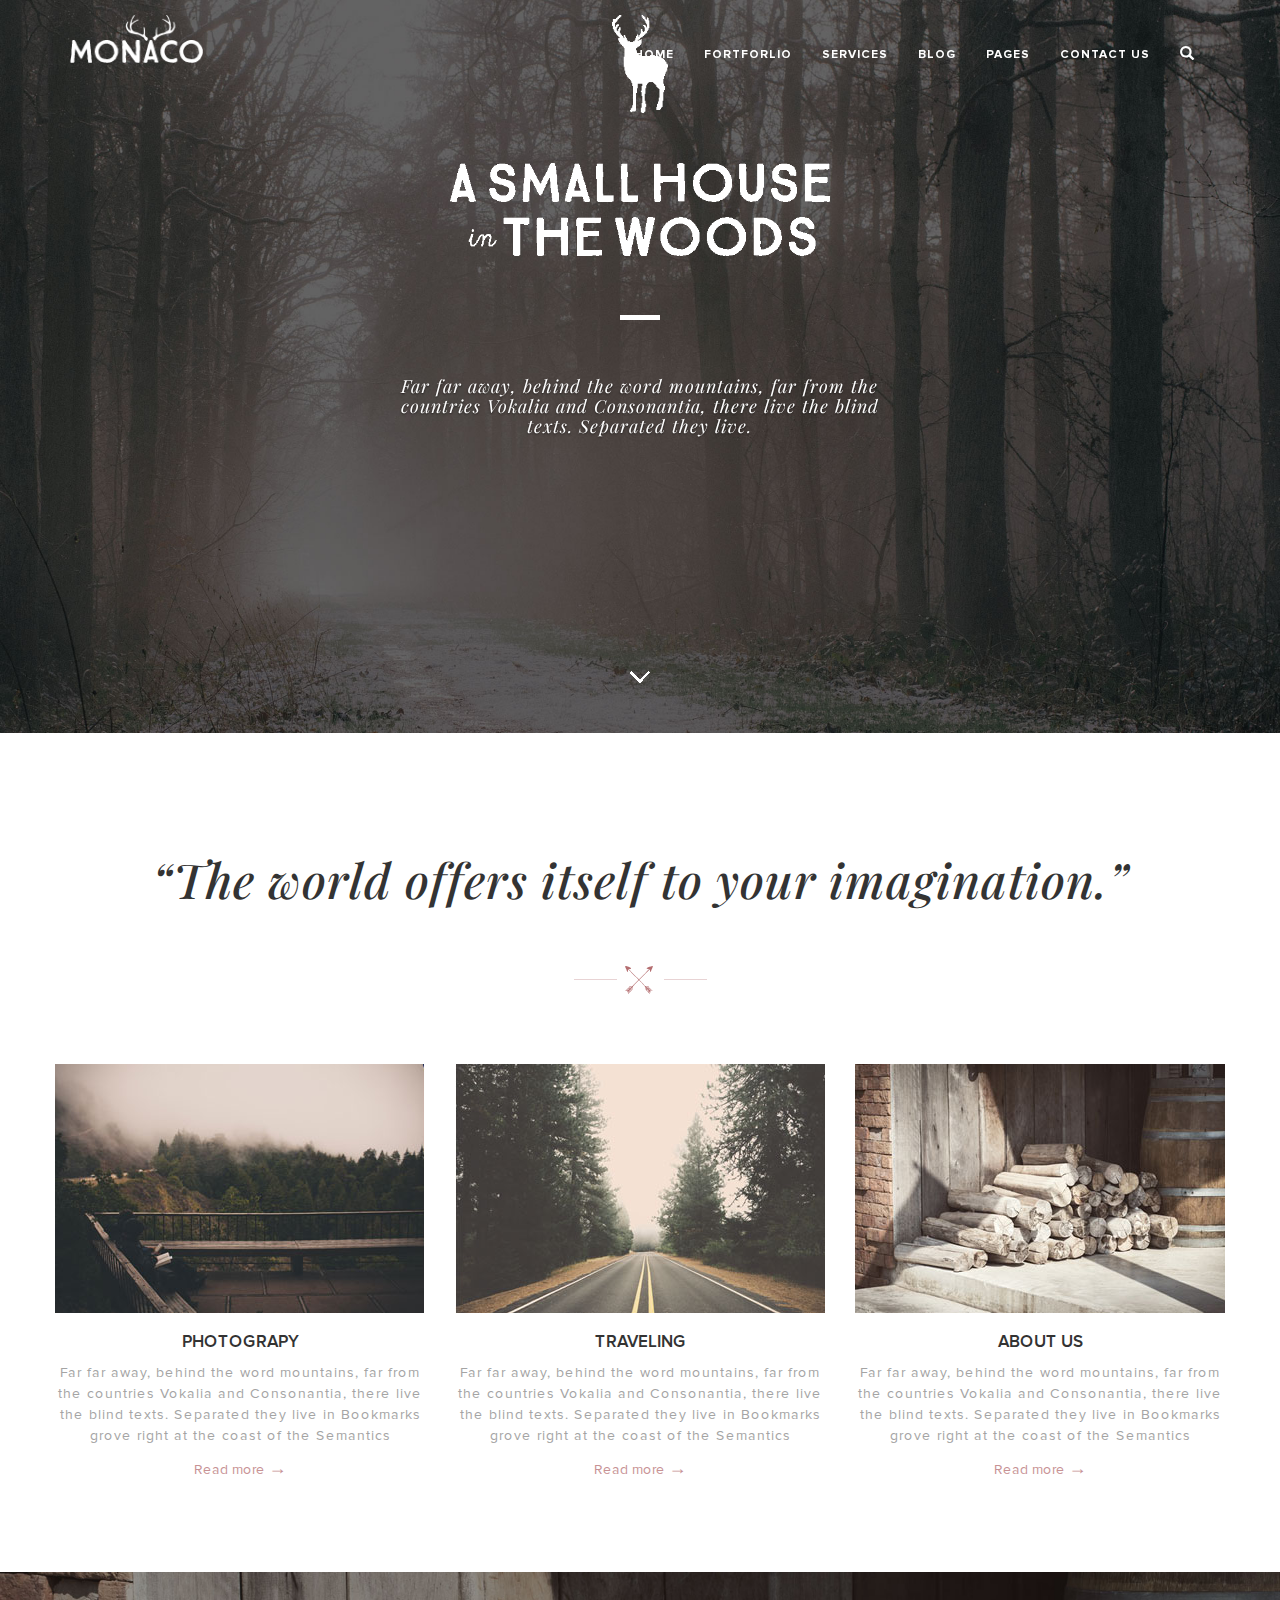
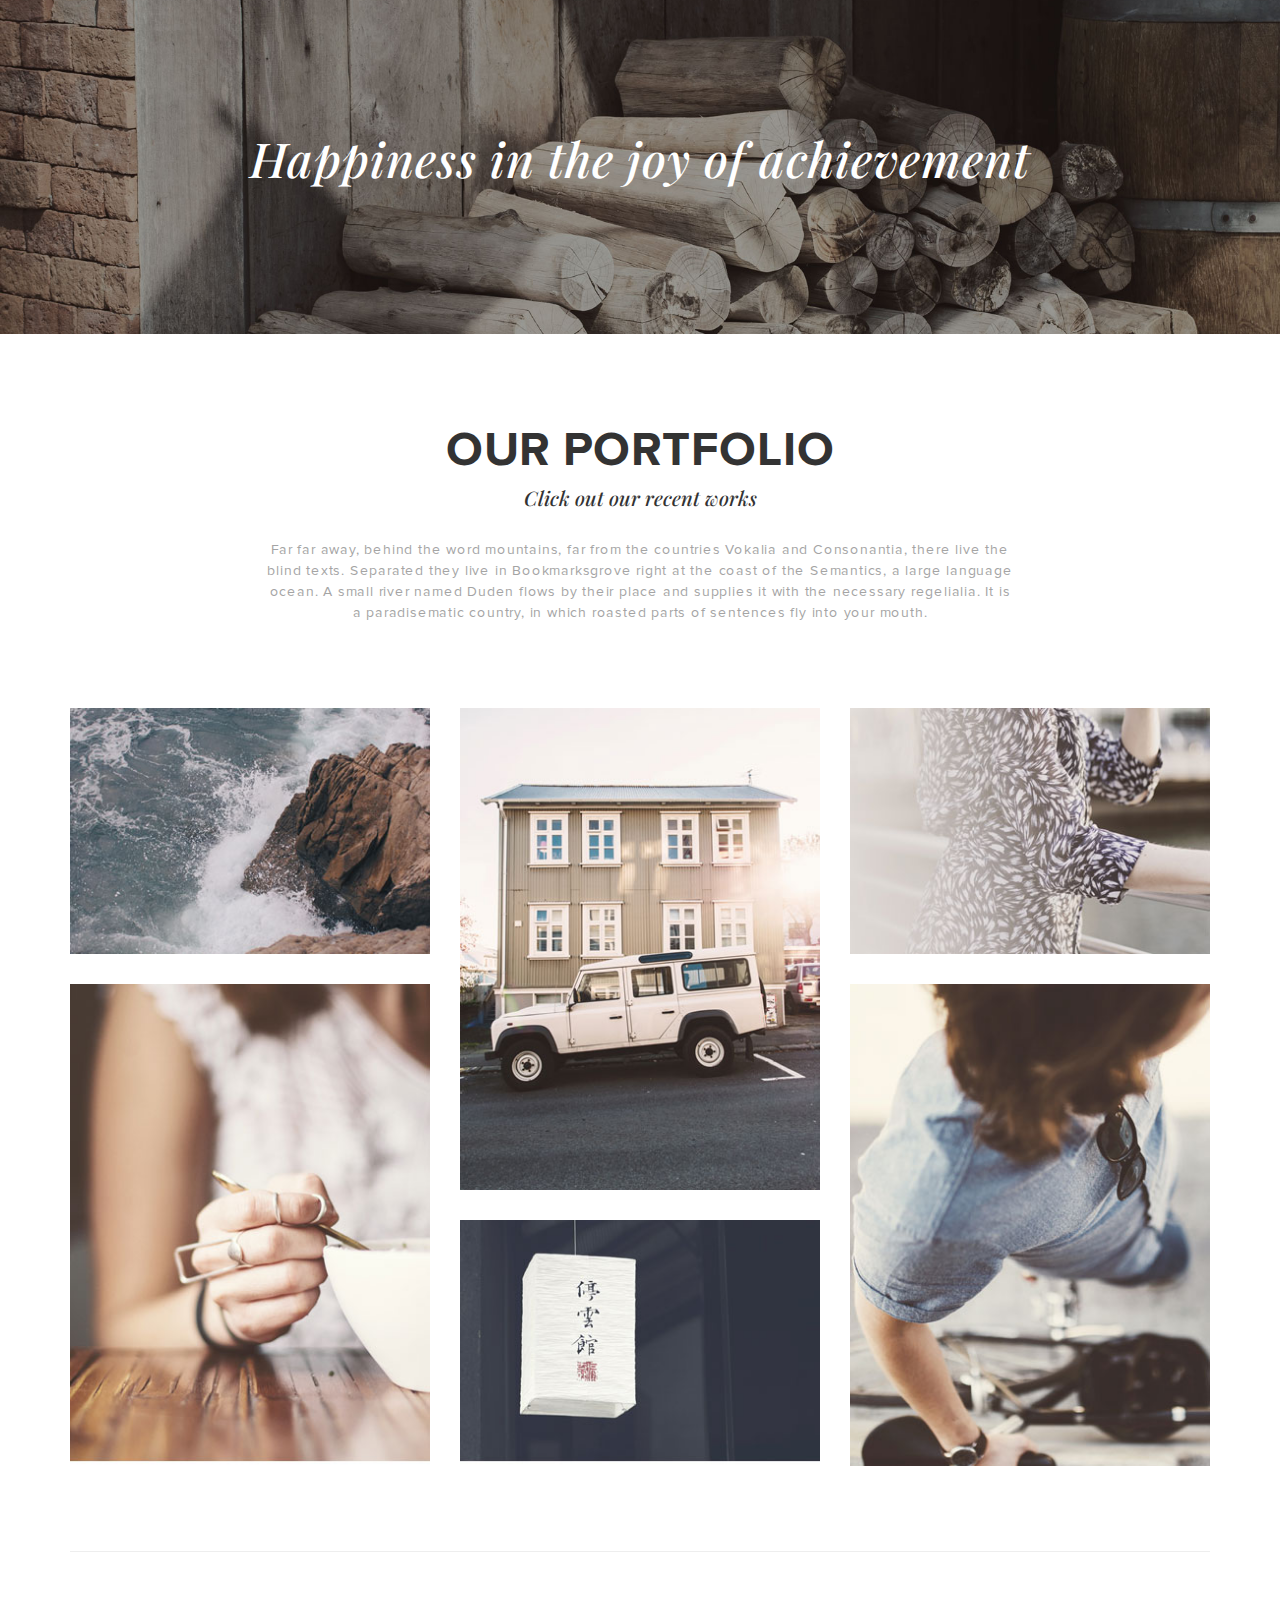
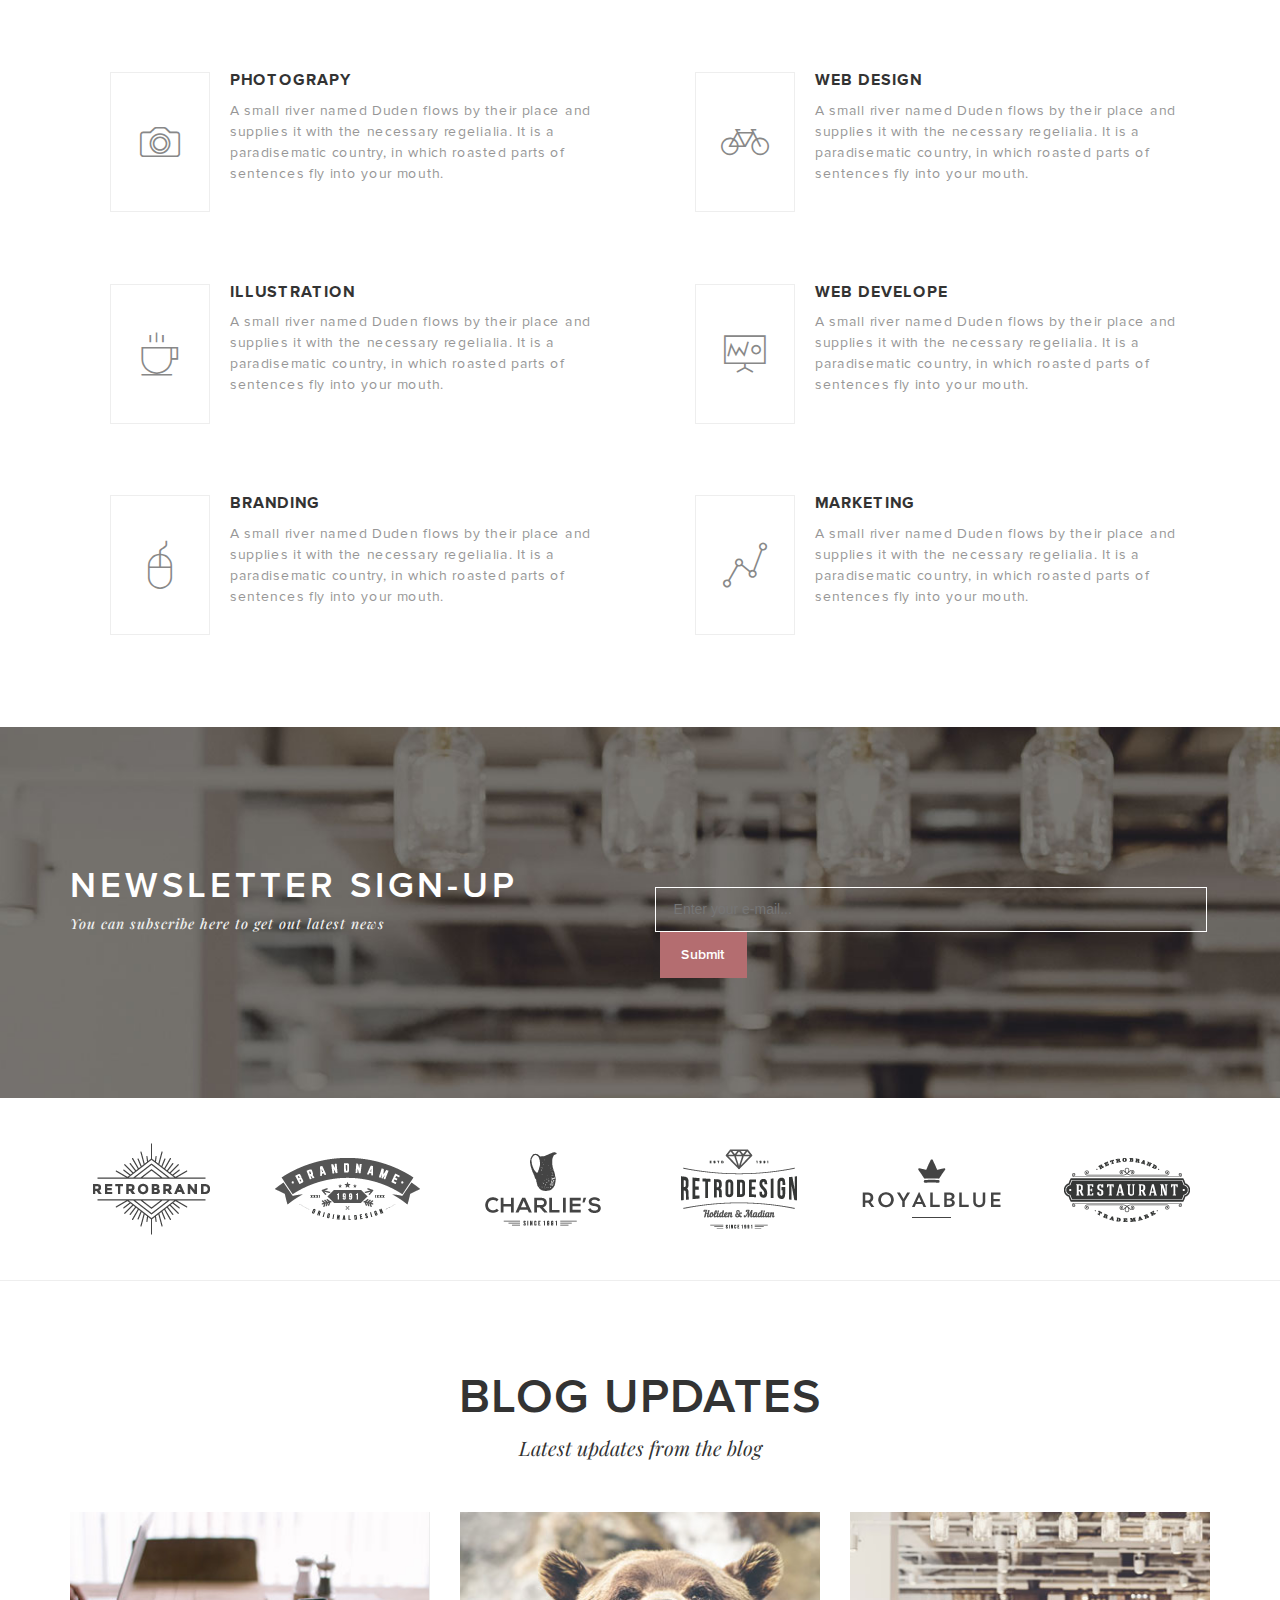
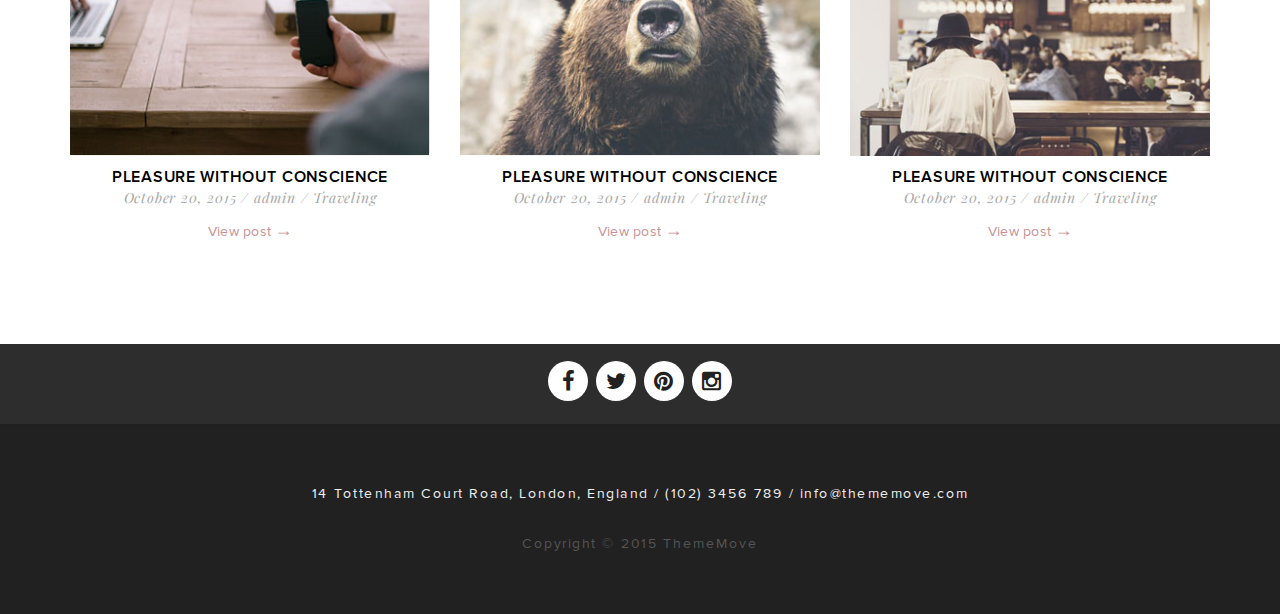
==== commit 85ac5af6: "30/6/2015" ====
--- a/index.html
+++ b/index.html
@@ -29,7 +29,7 @@
 				        <span class="icon-bar"></span>
 	                </button>
 	                <div class="logo">
-	                	<a class="navbar-brand navbar-right" href="#"><img src="images/icon/logo.png"  alt="" title="" id="logo" /></a>
+	                	<a class="navbar-brand navbar-right hidden-xs" href="#"><img src="images/icon/logo.png"  alt="" title="" id="logo" class="img-respontive" /></a>
 	                </div>
 	            </div>
 				<!--right-navbar-->
@@ -79,7 +79,7 @@
 			        		</div>
 			        		<div class="row">
 			        			<div class="col-xs-2 col-xs-offset-5">
-			        				<img src="images/background/slide1/slide1-icon-2.png" alt="" title="" class="img-respontive icon-slide" />
+			        				<img src="images/background/slide1/slide1-icon-2.png" alt="" title="" class="img-respontive img-slide" />
 			        			</div>
 			        		</div>
 			        		<div class="row">
@@ -106,7 +106,7 @@
 		        		</div>
 		        		<div class="row">
 		        			<div class="col-xs-2 col-xs-offset-5">
-		        				<img src="images/background/slide2/slide2-icon-2.png" alt="" title="" class="img-respontive icon-slide" />
+		        				<img src="images/background/slide2/slide2-icon-2.png" alt="" title="" class="img-respontive img-slide" />
 		        			</div>
 		        		</div>
 		        		<div class="row">
@@ -133,7 +133,7 @@
 		        		</div>
 		        		<div class="row">
 		        			<div class="col-xs-2 col-xs-offset-5">
-		        				<img src="images/background/slide3/slide3-icon-2.png" alt="" title="" class="img-respontive icon-slide" />
+		        				<img src="images/background/slide3/slide3-icon-2.png" alt="" title="" class="img-respontive img-slide" />
 		        			</div>
 		        		</div>
 		        		<div class="row">
@@ -200,7 +200,7 @@
 			<!--there-->
 			<section class="there">
 				<div class="row text-center">
-					<div class="col-sx-12">
+					<div class="col-sx-12 our">
 						<h1>OUR PORTFOLIO</h1>
 						<h4>Click out our recent works</h4>
 						<p class="col-sm-8 col-sm-offset-2">Far far away, behind the word mountains, far from the countries Vokalia and Consonantia, there live the blind texts. Separated they live in Bookmarksgrove right at the coast of the Semantics, a large language ocean. A small river named Duden flows by their place and supplies it with the necessary regelialia. It is a paradisematic country, in which roasted parts of sentences fly into your mouth. </p>
@@ -209,14 +209,14 @@
 				<div class="row">
 					<div class="col-xs-12 col-md-4" align="center">
 						<div class="thumbnai">
-							<div class="caption" align="center" style="padding-top:25%;">
+							<div class="caption img-small" align="center">
 								<h3>By The See</h3>
 								<p>photograpy</p>
 							</div>
 							<img src="images/main/img1-1.jpg" alt="" title=""/>
 						</div>
 						<div class="thumbnai">
-							<div class="caption" align="center" style="padding-top:50%;">
+							<div class="caption img-big" align="center">
 								<h3>By The See</h3>
 								<p>photograpy</p>
 							</div>
@@ -225,14 +225,14 @@
 					</div>
 					<div class="col-xs-12 col-md-4" align="center" >
 						<div class="thumbnai">
-							<div class="caption" align="center" style="padding-top:50%;">
+							<div class="caption img-big" align="center">
 								<h3>By The See</h3>
 								<p>photograpy</p>
 							</div>
 							<img src="images/main/img2-1.jpg" alt="" title=""/>
 						</div>
 						<div class="thumbnai">
-							<div class="caption" align="center" style="padding-top:25%;">
+							<div class="caption img-small" align="center">
 								<h3>By The See</h3>
 								<p>photograpy</p>
 							</div>
@@ -241,14 +241,14 @@
 					</div>
 					<div class="col-xs-12 col-md-4" align="center" >
 						<div class="thumbnai">
-							<div class="caption" align="center" style="padding-top:25%;">
+							<div class="caption img-small" align="center">
 								<h3>By The See</h3>
 								<p>photograpy</p>
 							</div>
 							<img src="images/main/img3-1.jpg" alt="" title=""/>
 						</div>
 						<div class="thumbnai">
-							<div class="caption" align="center" style="padding-top:50%;">
+							<div class="caption img-big" align="center">
 								<h3>By The See</h3>
 								<p>photograpy</p>
 							</div>
@@ -342,7 +342,7 @@
 						<div class="col-xs-12 col-md-6 form" align="left">
 							<form action="" method="POST" role="form" class="form-inline">
 								<label for="" class="sr-only"></label>
-								<input type="text" id="" placeholder="    Enter your e-mail..." size="50" />
+								<input type="text" id="" placeholder="    Enter your e-mail..." size="65" />
 								<button type="submit" class="btn sub">Submit</button>
 							</form>
 						</div>	
--- a/css/style.css
+++ b/css/style.css
@@ -37,7 +37,7 @@
 	background: #FFFFFF;
 }
 #logo{
-	max-width: 80%;
+	max-width: 95%;
 	height: auto;
 }
 .glyphicon{
@@ -52,7 +52,7 @@
 	height: auto;
 }
 .img-slide{
-	max-width: 50%;
+	max-width: 60%;
 	height: auto;
 }
 .slide-background{
@@ -66,9 +66,10 @@
 	font-style: italic;
 	letter-spacing: 0px;
 	line-height: 2px;
+	font-size: 18px;
 }
 .carousel-caption .row{
-	padding: 10px 0px;
+	padding: 25px 0px;
 }
 .row{
 	padding:20px 0px;
@@ -97,8 +98,7 @@
 	letter-spacing: 1px;
 }
 .menu ul li{
-	padding-top: 10px;
-	font-style: bold;
+	padding-top: 30px;
 }
 .menu{
 	padding:0px 0px -10px 0px;
@@ -110,6 +110,7 @@
 	font-family: "Playfair Display";
 	font-style:italic;
 	letter-spacing: 1px;
+	font-size: 48px;
 }
 .one{
 	padding:30px 0px;
@@ -119,13 +120,14 @@
 }
 .col-one h3{
 	text-transform: uppercase;
-	font-size: 18px;
+	font-size: 17px;
 	font-family: 'proxima_nova_ltsemibold';
 }
 .col-one p{
 	font-family: "proxima_nova_rgregular";
 	letter-spacing: 1px;
 	line-height: 150%;
+	color: #a4a4a4;
 }
 .col-one a{
 	color: #c79294;
@@ -139,6 +141,10 @@
 	font-size: 18px;
 	color: #c79294;
 }
+.space img{
+	max-width: 15%;
+	height: auto;
+}
 .space{
 	padding-bottom: 70px;
 }
@@ -153,7 +159,7 @@
 .tow h1{
 	font-family: "playfair display";
 	font-style: italic;
-	font-size: 40px;
+	font-size: 48px;
 	padding: 120px 0px;
 	color: white;
 	letter-spacing:1px;
@@ -164,21 +170,22 @@
 }
 .there h1{
 	font-family: "proxima_nova_rgbold";
-	font-size: 36px;
+	font-size: 48px;
 	letter-spacing: 1px;
 }
 .there h4{
 	font-family:"playfair display";
 	font-style:italic;
-	font-size: 18px;
+	font-size: 20px;
 	padding-bottom: 20px;
 }
-.there p{
+.there .our p{
 	font-family: "proxima_nova_rgregular";
 	font-size:14px;
 	padding-bottom: 20px;
 	line-height: 150%;
 	letter-spacing: 0.8px;
+	color: #a4a4a4;
 }
 .there .row img{
 	width: 360px;
@@ -186,12 +193,19 @@
 .there img{
 	padding: 15px 0px;
 }
-.four header h4{
+.there .img-small{
+	padding-top:25%; 
+}
+.there .img-big{
+	padding-top: 50%;
+}
+.four .Features header h4{
 	text-transform:uppercase;
-	font-size: 14px;
+	font-size: 16px;
 	padding: 0px 0px;
 	font-family: "proxima_nova_rgbold";
 	text-align: left;
+	letter-spacing: 1px;
 }
 .four .Features-icon{
 	font-size: 48px;
@@ -204,11 +218,12 @@
 .four{
 	padding: 50px 0px;
 }
-.four p{
+.four .Features p{
 	font-family: "proxima_nova_rgregular";
 	text-align: left;
 	letter-spacing: 0.7px;
 	line-height: 150%;
+	color: #969696;
 }
 .four .Features{
 	margin: 50px 0px;
@@ -231,7 +246,7 @@
 	background: transparent;
 	border: 1px solid #ffffff;
 	color: #ffffff;
-	height: 35px;
+	height: 45px;
 }
 .five-one{
 	padding:20px 0px;
@@ -241,7 +256,8 @@
 	text-transform: uppercase;
 	font-family: "proxima_nova_ltsemibold";
 	text-align: left;
-	letter-spacing: 5px;
+	letter-spacing: 4px;
+	font-size: 36px;
 }
 .five h4{
 	font-family: "playfair display";
@@ -249,6 +265,7 @@
 	color:#f1f1f1;
 	font-size: 14px;
 	text-align: left;
+	letter-spacing: 1px;
 }
 .five .form button{
 	color: white;
@@ -257,6 +274,8 @@
 .sub{
 	border-radius: 0px;
 	background: #b46d70;
+	padding: 12px 20px;
+	margin-left: 5px;
 }
 .five-one a img{
 	padding: 5px 0px;
@@ -269,14 +288,16 @@
 .six h1{
 	font-family: "proxima_nova_ltsemibold";
 	letter-spacing: 2px;
+	font-size: 48px;
 }
 .six .updates{
 	margin-bottom:20px; 
 }
 .lead{
 	padding-top: 10px;
-	font-size: 18px;
+	font-size: 16px;
 	letter-spacing: 0.7px;
+	color: #1f1f1f;
 }
 .six a{
 	margin-top:10px;
@@ -297,11 +318,12 @@
 	font-family:"playfair display";
 	margin-top: -20px;
 	letter-spacing: 0.8px;
+	color: #a6a6a6;
 }
 .six-p{
 	font-family: "playfair display";
 	font-style: italic;
-	font-size: 16px;
+	font-size: 20px;
 }
 .six img{
 	width: 360px;
@@ -415,7 +437,6 @@
 }
 .caption h3{
 	font-family: "proxima_nova_ltsemibold";
-	font-weight:bold;
 }
 .caption p{
 	font-family: "playfair display";
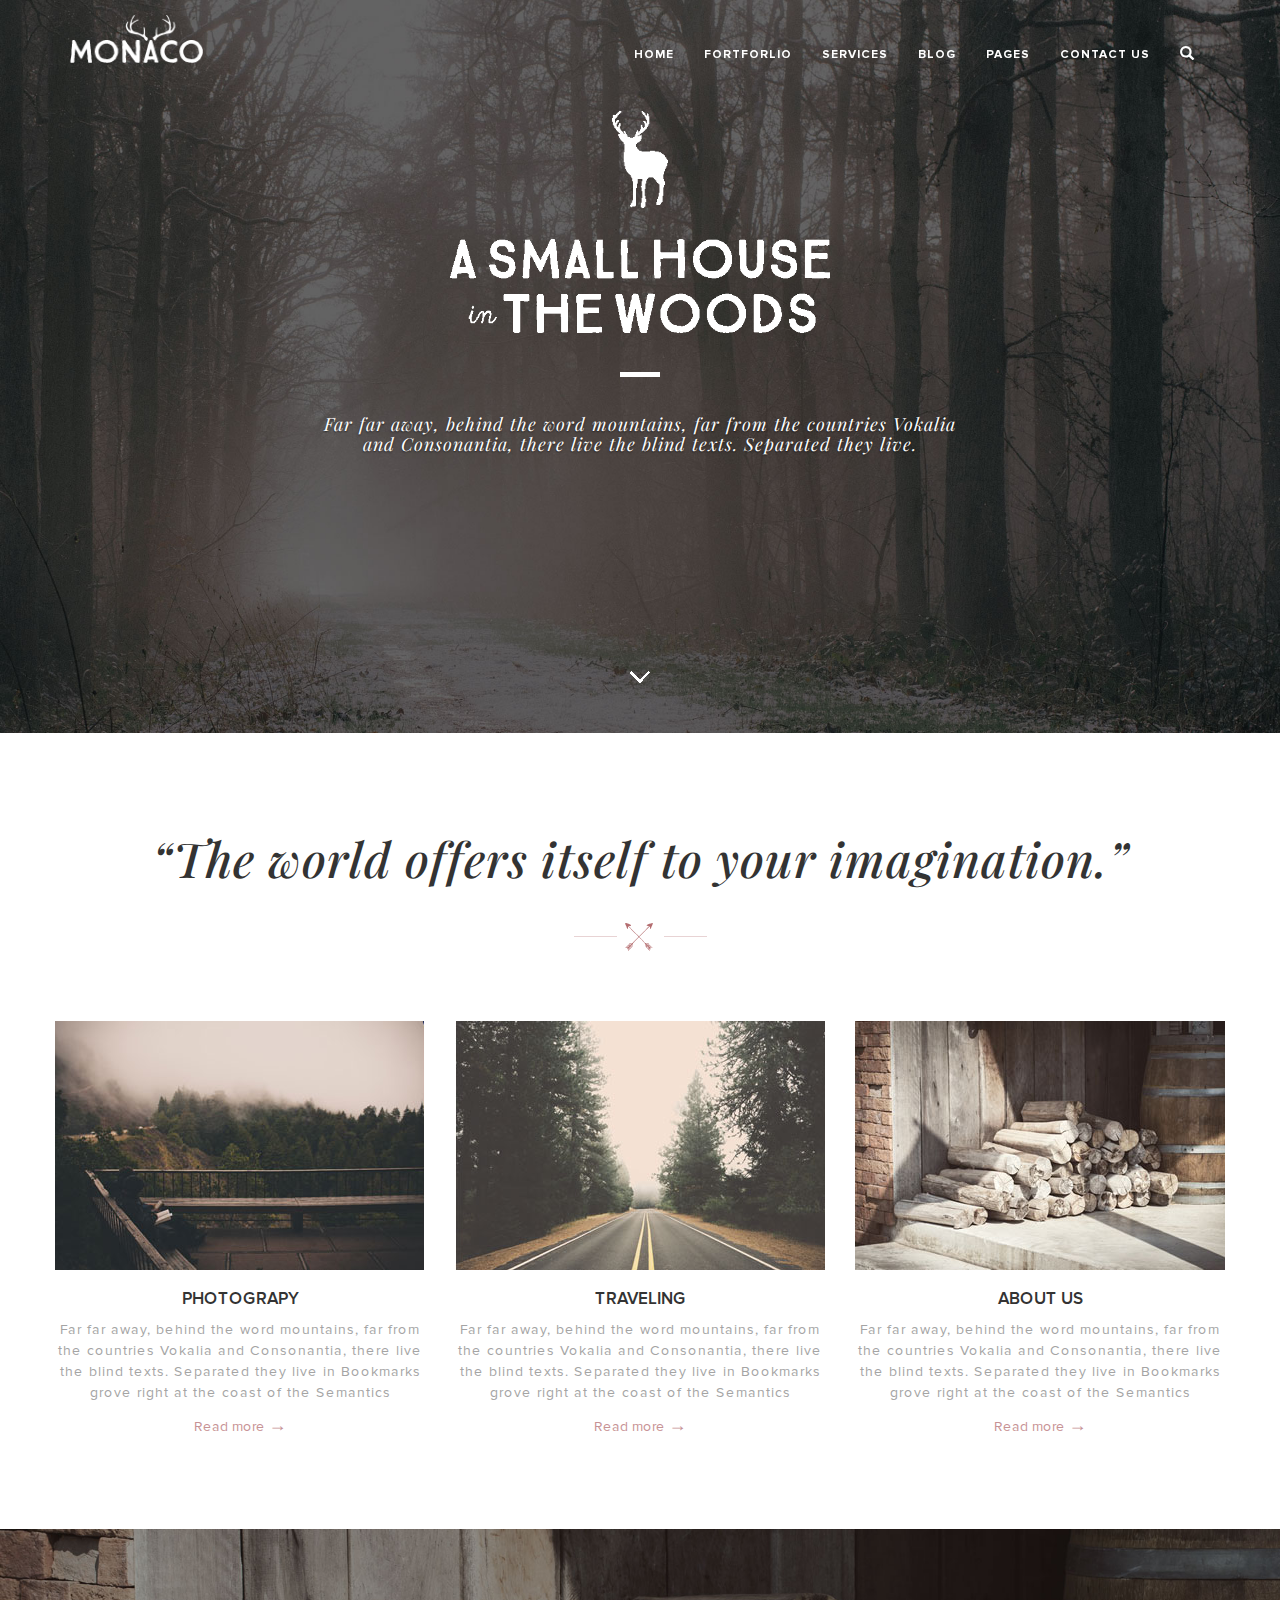
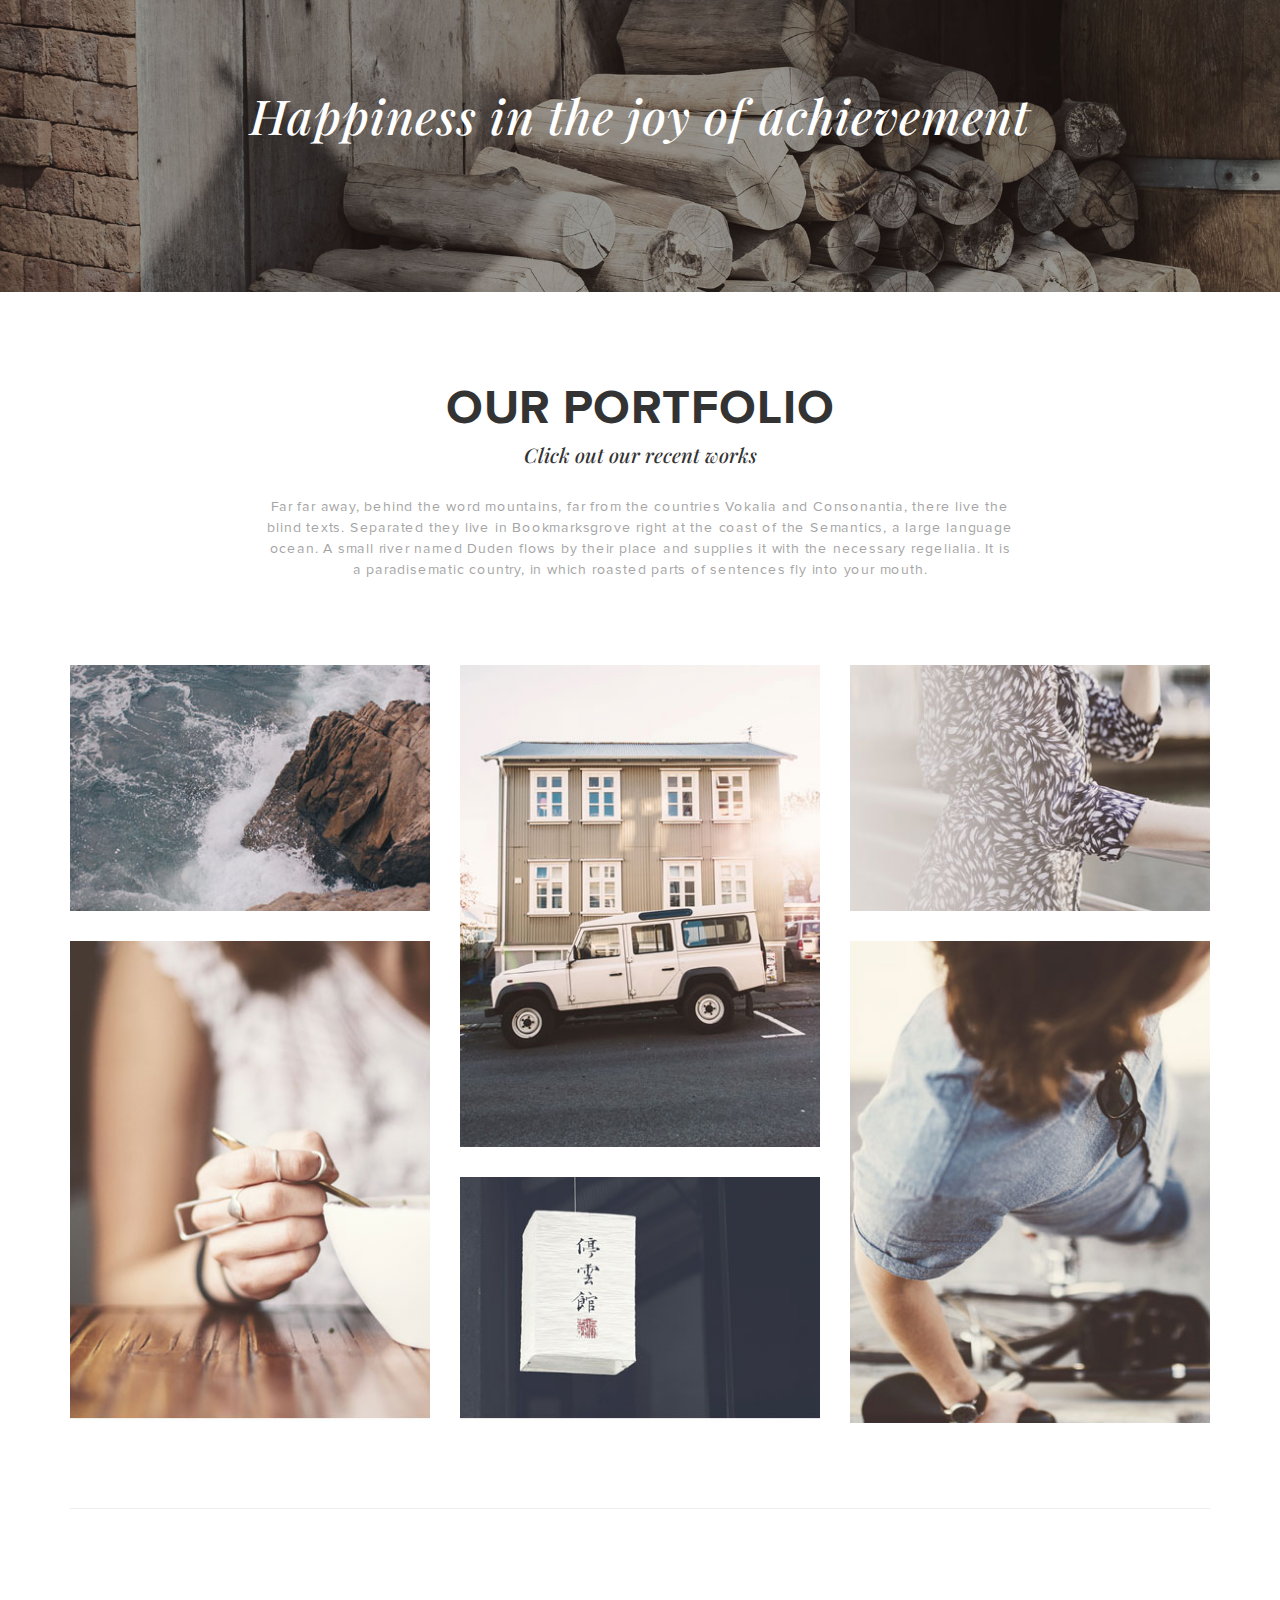
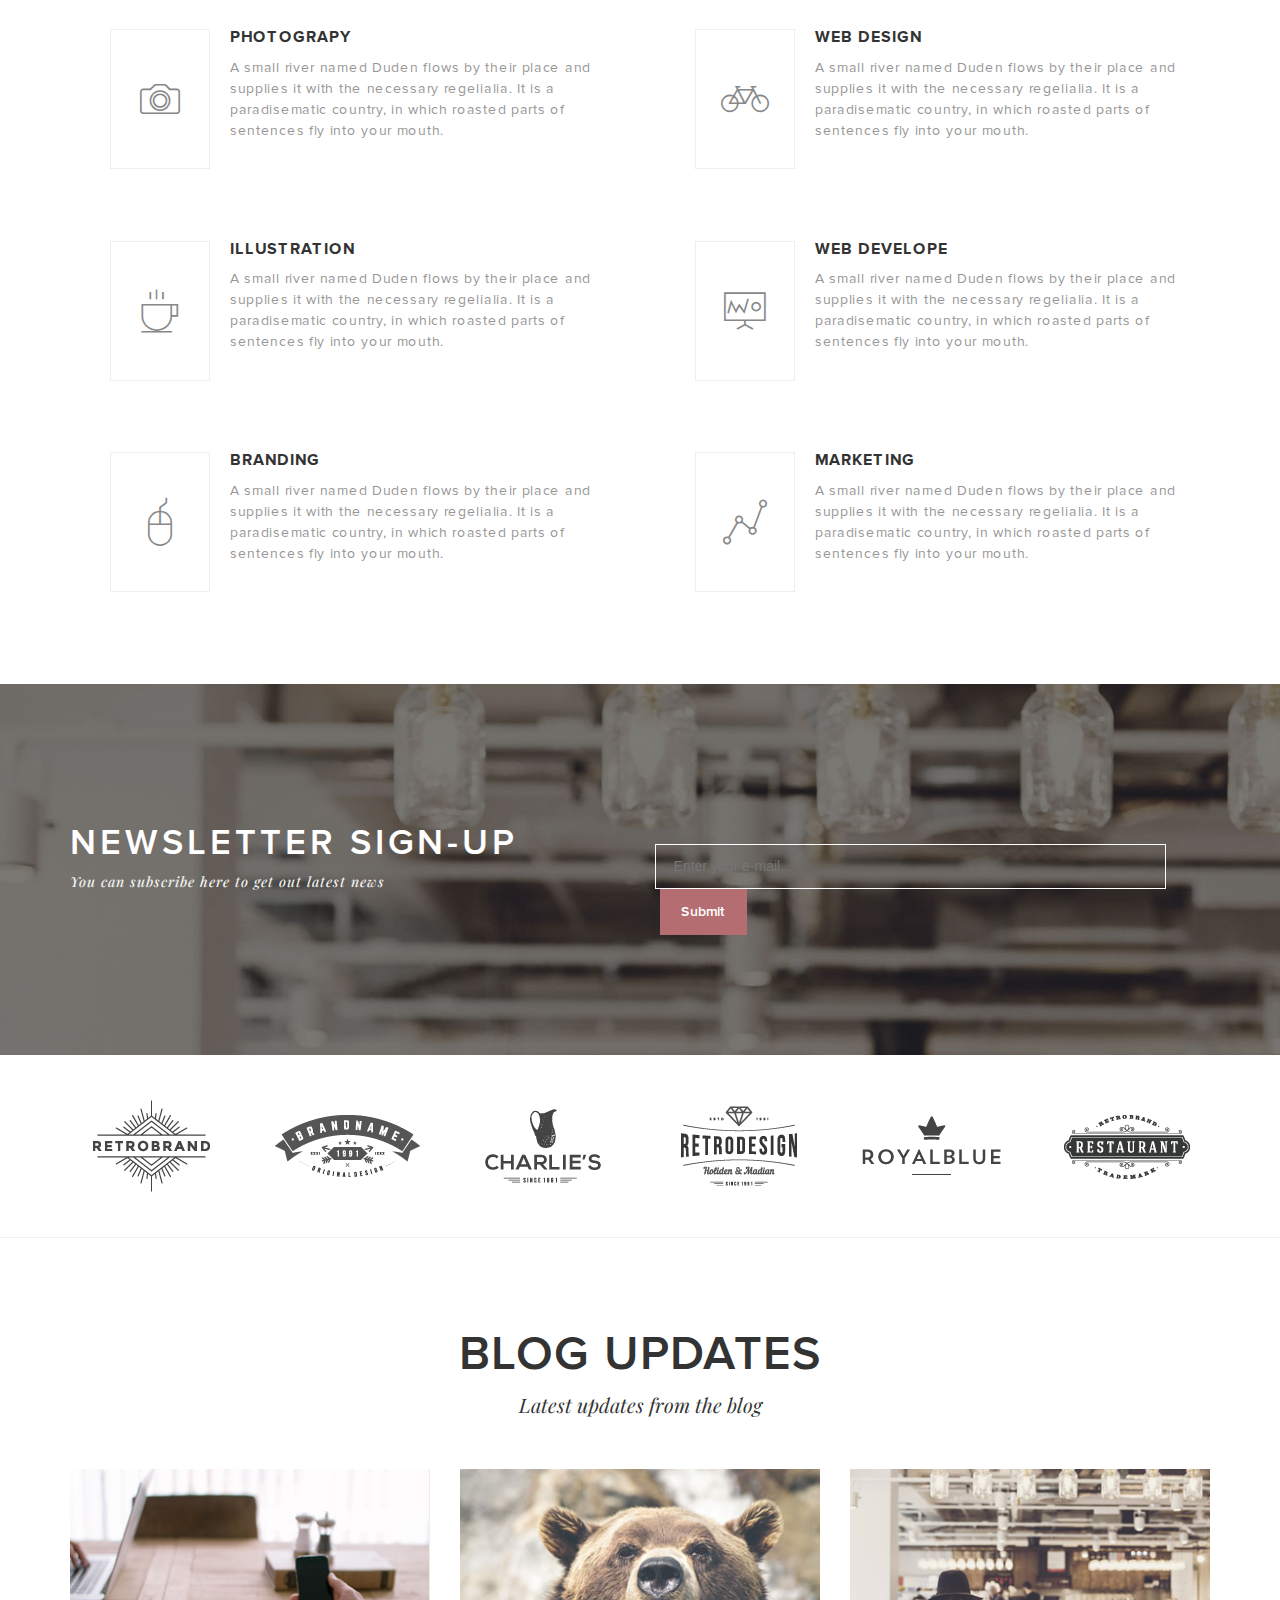
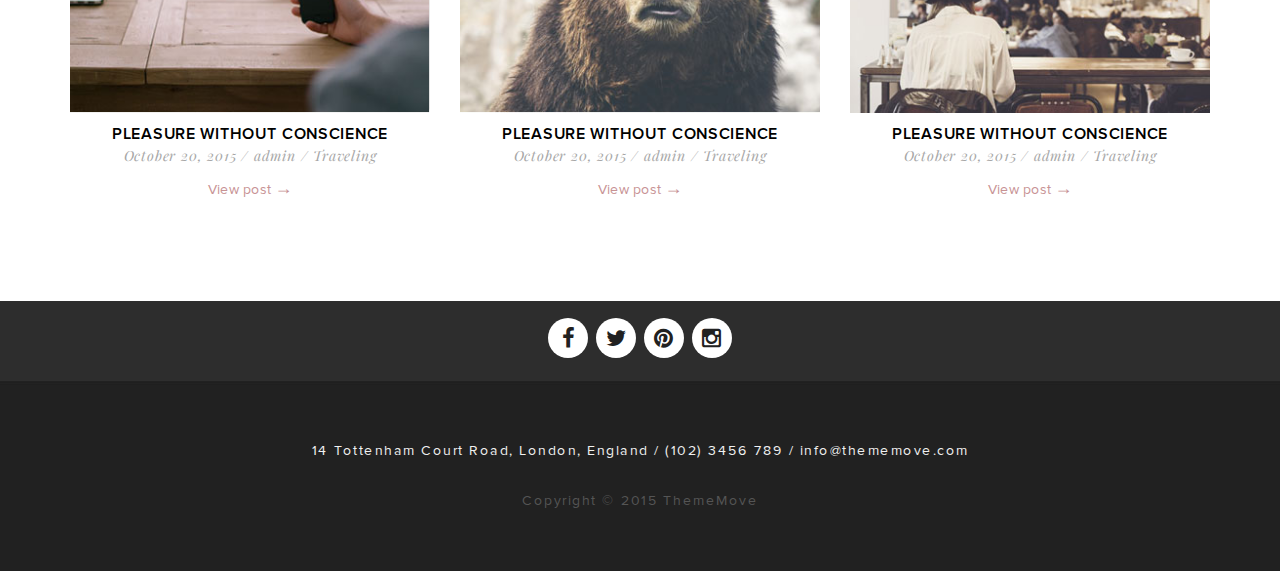
==== commit 39898065: "30/6/2015" ====
--- a/index.html
+++ b/index.html
@@ -83,7 +83,7 @@
 			        			</div>
 			        		</div>
 			        		<div class="row">
-			        			<div class="col-xs-12 col-md-8 col-md-offset-2 char hidden-xs">
+			        			<div class="col-md-10 col-md-offset-1 char hidden-xs">
 			        				<p>Far far away, behind the word mountains, far from the countries Vokalia and Consonantia, there live the blind texts. Separated they live.</p>
 			        			</div>
 			        		</div>
@@ -110,7 +110,7 @@
 		        			</div>
 		        		</div>
 		        		<div class="row">
-		        			<div class="col-md-8 col-md-offset-2 char hidden-xs">
+		        			<div class="col-md-10 col-md-offset-1 char hidden-xs">
 		        				<p>Far far away, behind the word mountains, far from the countries Vokalia and Consonantia, there live the blind texts. Separated they live.</p>
 		        			</div>
 		        		</div>
@@ -137,7 +137,7 @@
 		        			</div>
 		        		</div>
 		        		<div class="row">
-		        			<div class="col-md-8 col-md-offset-2 char hidden-xs">
+		        			<div class="col-md-10 col-md-offset-1 char hidden-xs">
 		        				<p>Far far away, behind the word mountains, far from the countries Vokalia and Consonantia, there live the blind texts. Separated they live.</p>
 		        			</div>
 		        		</div>
@@ -342,7 +342,7 @@
 						<div class="col-xs-12 col-md-6 form" align="left">
 							<form action="" method="POST" role="form" class="form-inline">
 								<label for="" class="sr-only"></label>
-								<input type="text" id="" placeholder="    Enter your e-mail..." size="65" />
+								<input type="text" id="" placeholder="    Enter your e-mail..." size="60" />
 								<button type="submit" class="btn sub">Submit</button>
 							</form>
 						</div>	
--- a/css/style.css
+++ b/css/style.css
@@ -55,27 +55,20 @@
 	max-width: 60%;
 	height: auto;
 }
-.slide-background{
-	padding: 40px 0px;
-}
-.slide-bottom{
-
-}
-.carousel-caption .row .char{
+.row .char{
 	font-family: 'playfair display';
 	font-style: italic;
-	letter-spacing: 0px;
-	line-height: 2px;
+	line-height: 10px;
 	font-size: 18px;
 }
 .carousel-caption .row{
-	padding: 25px 0px;
+	padding: 2% 0%;
 }
 .row{
 	padding:20px 0px;
 }
 .slide-bottom{
-	padding-top: 200px;
+	padding-top: 25%;
 }
 .nav li a{
 	text-transform: uppercase;
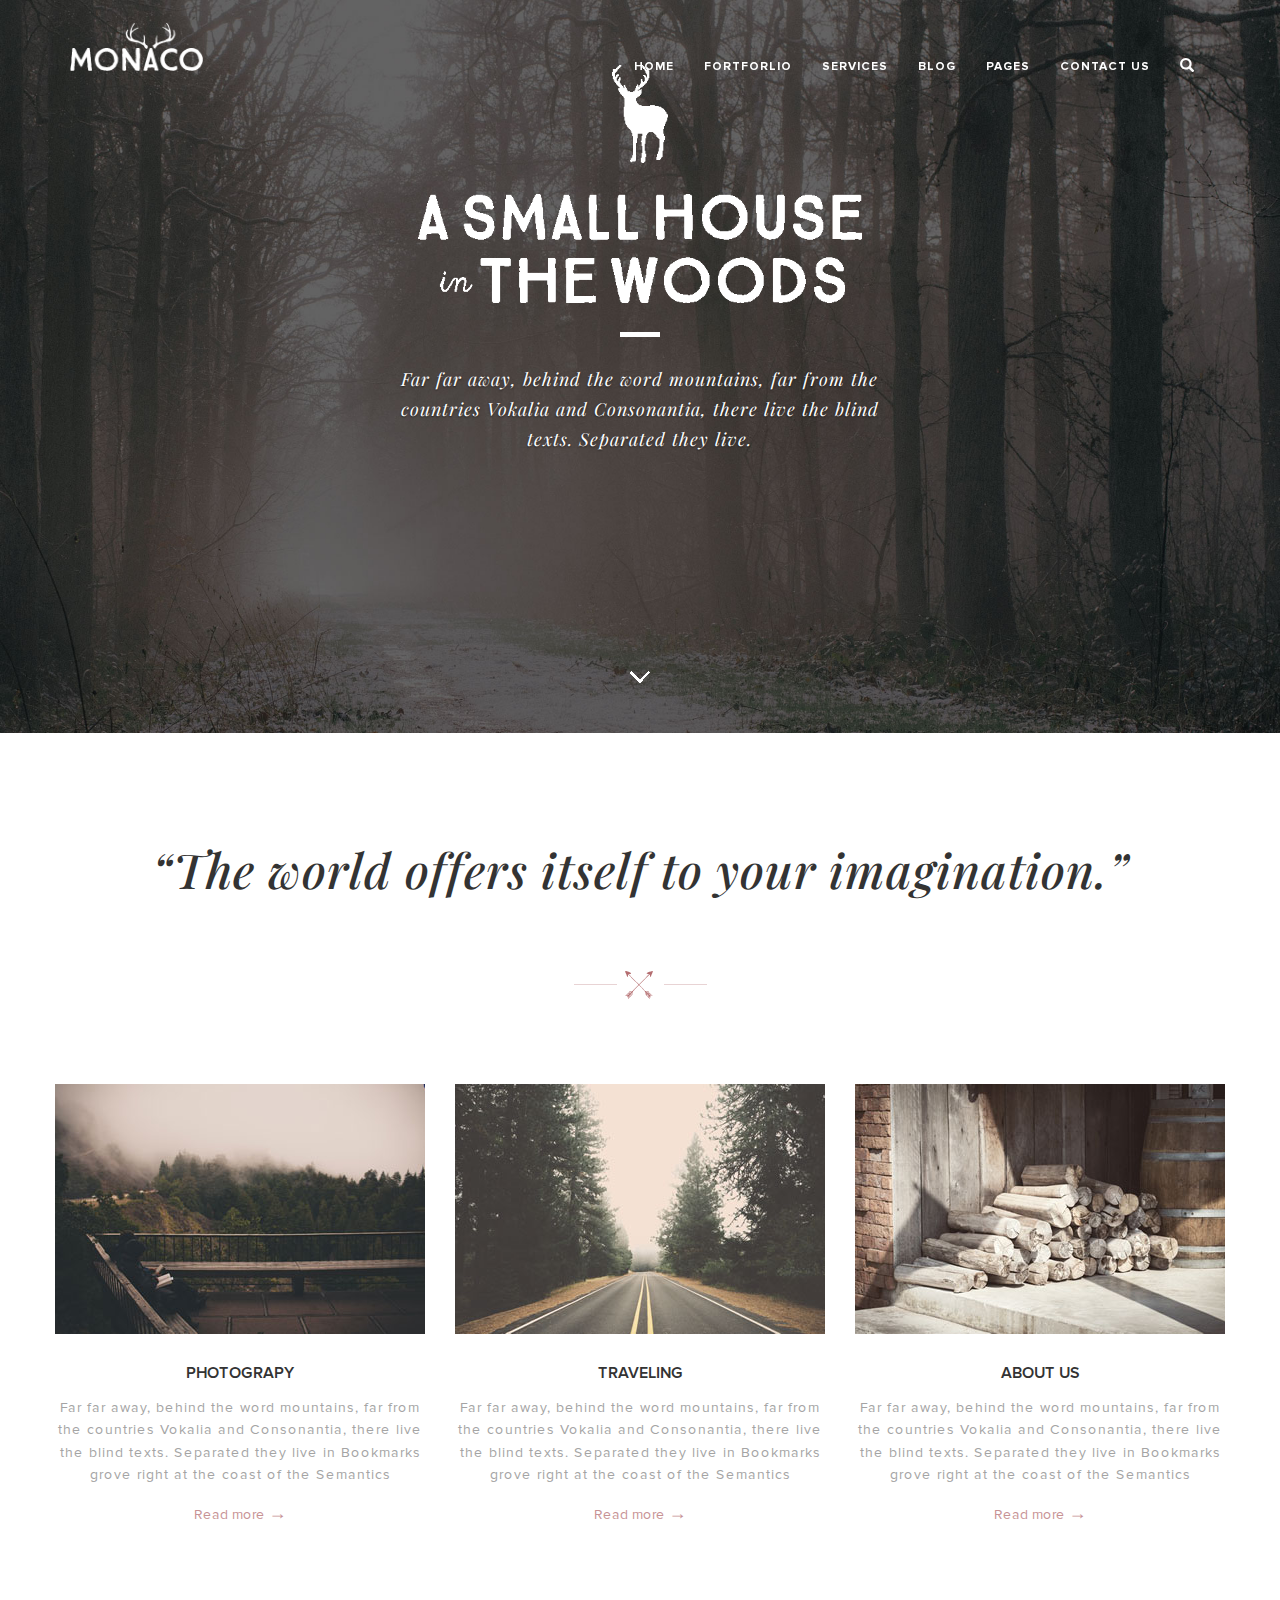
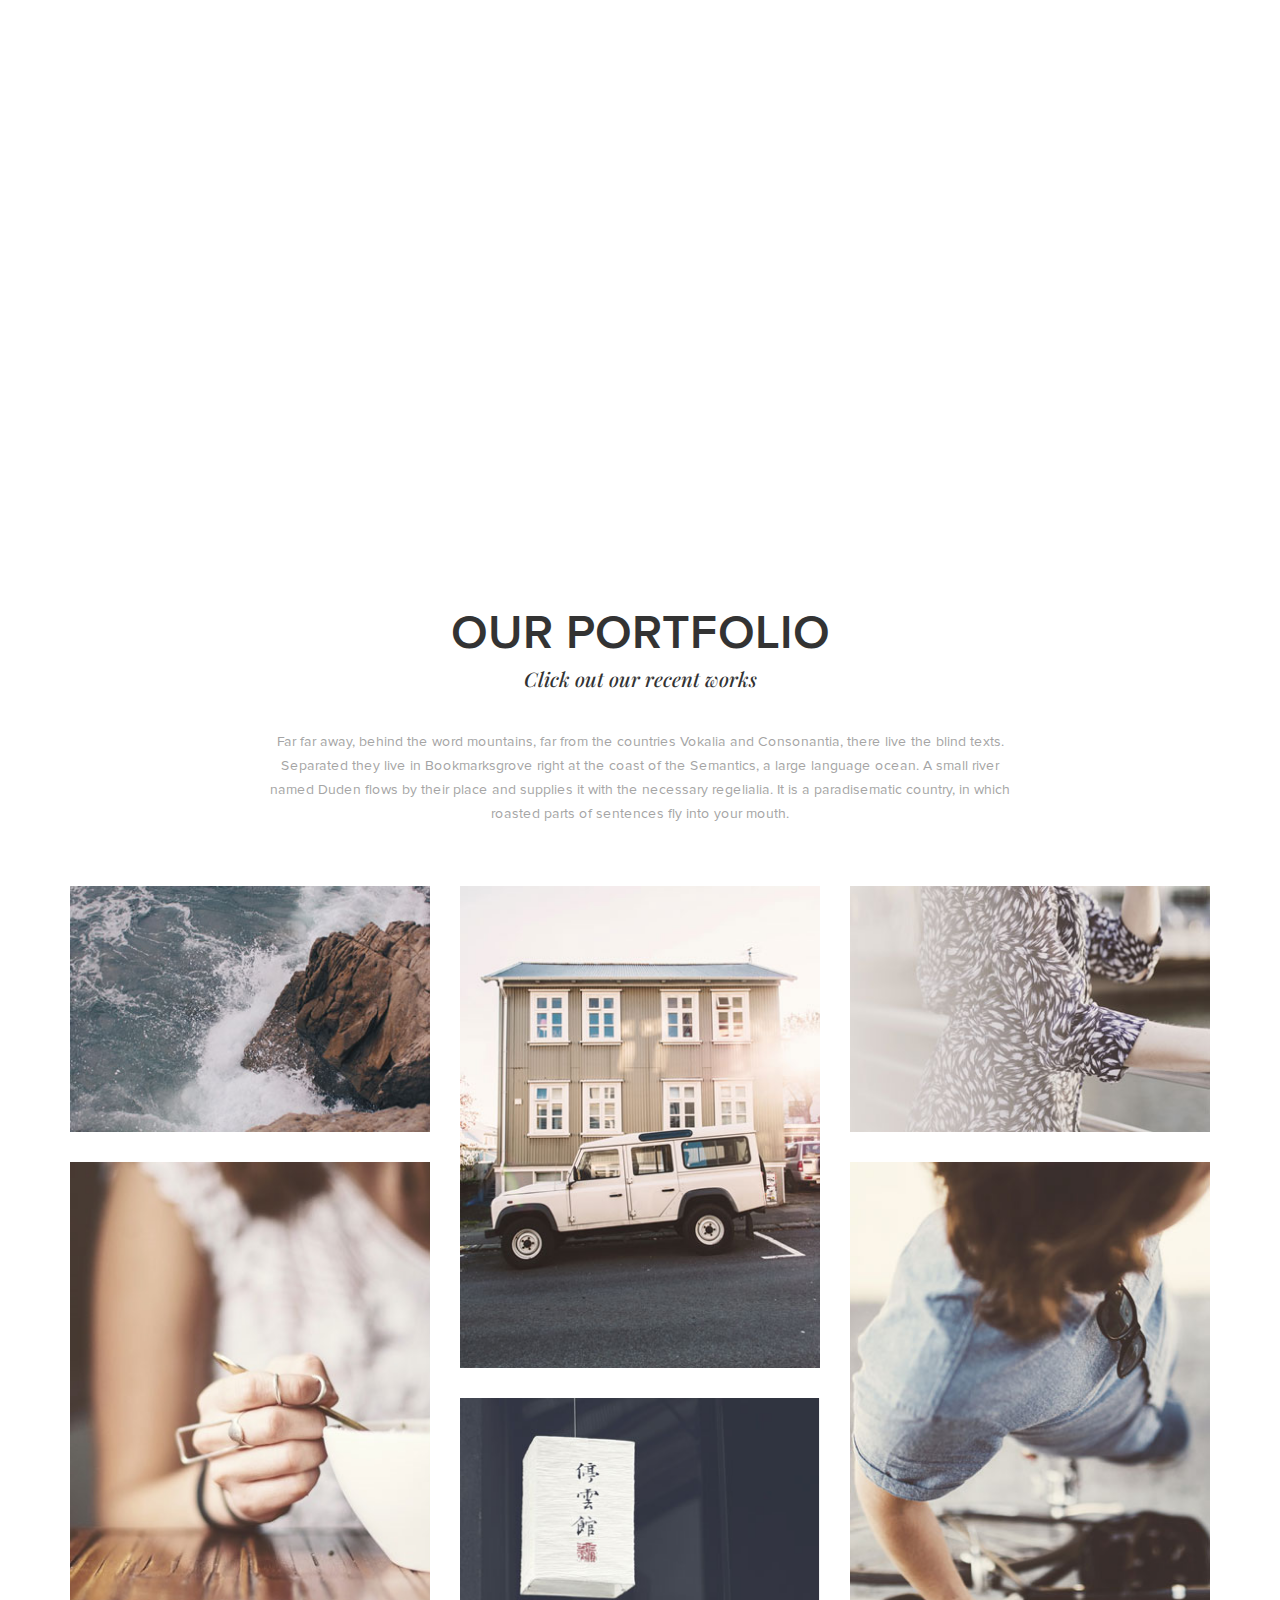
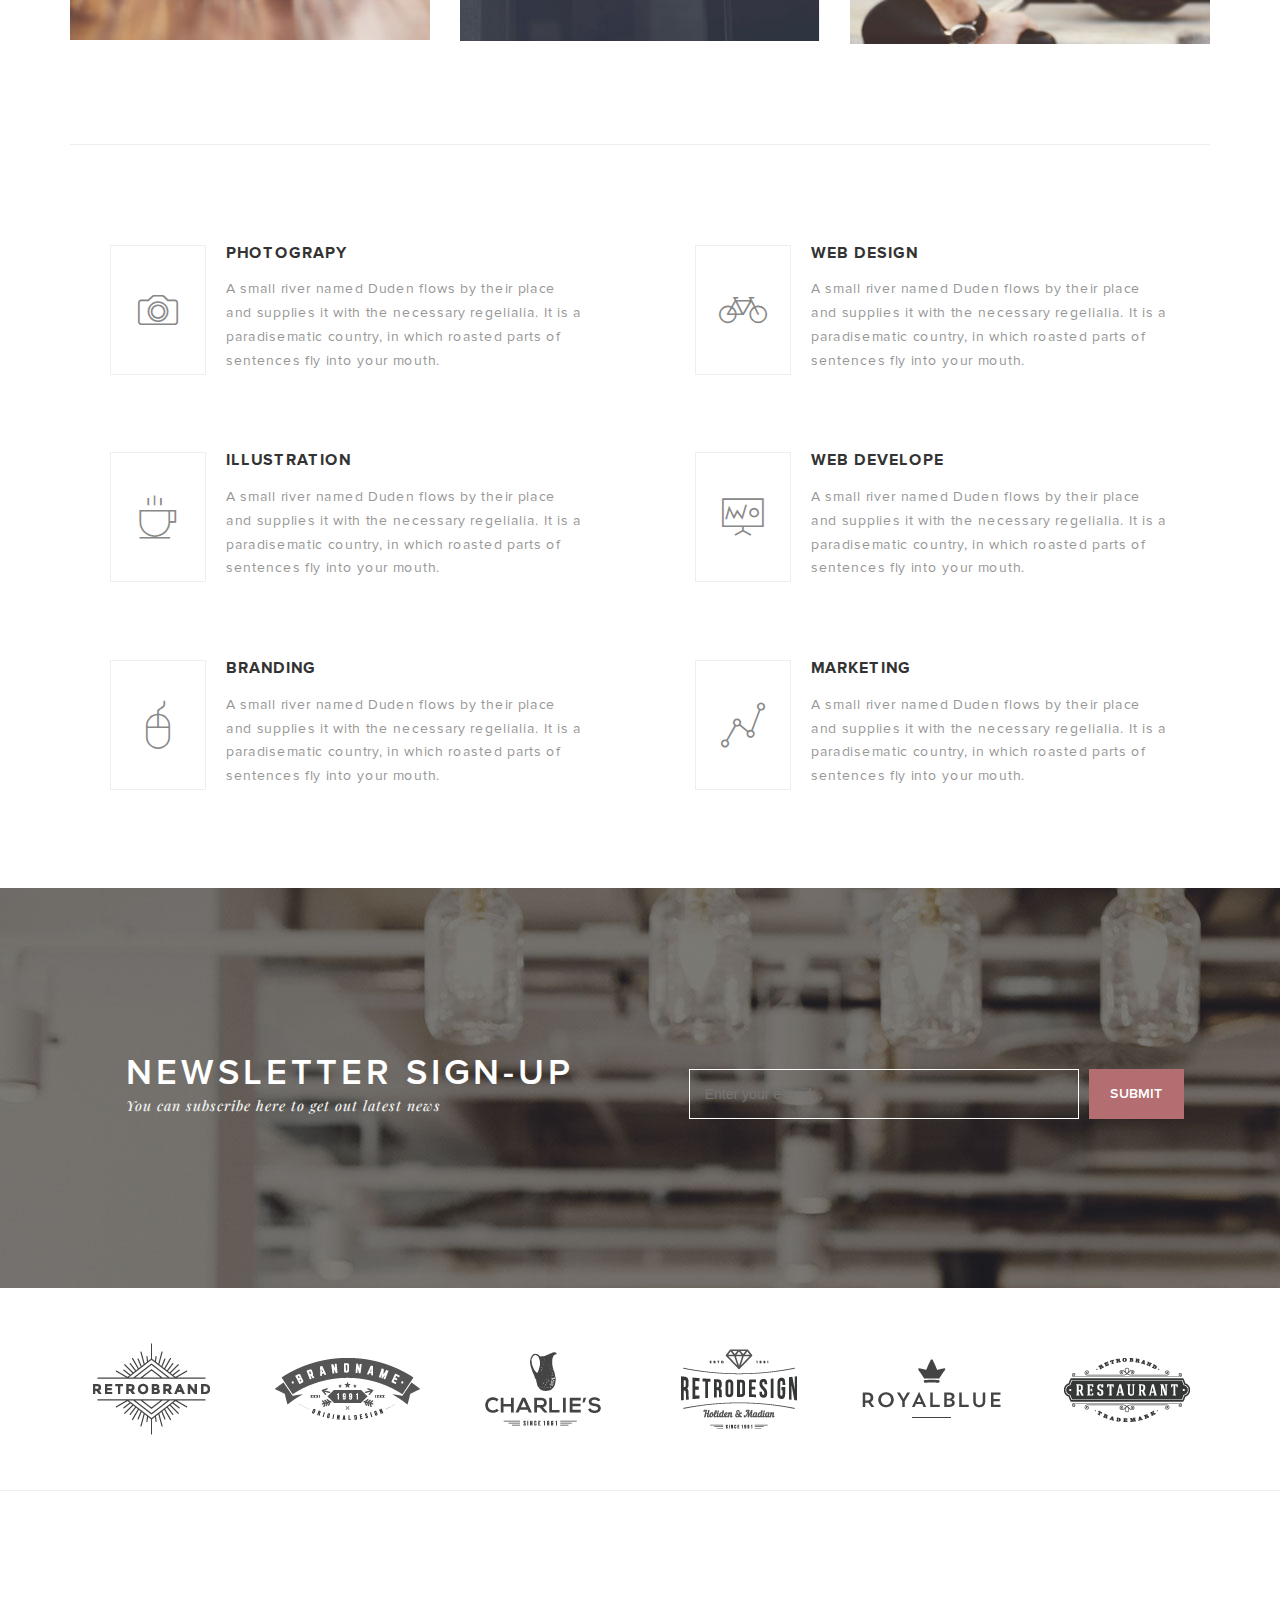
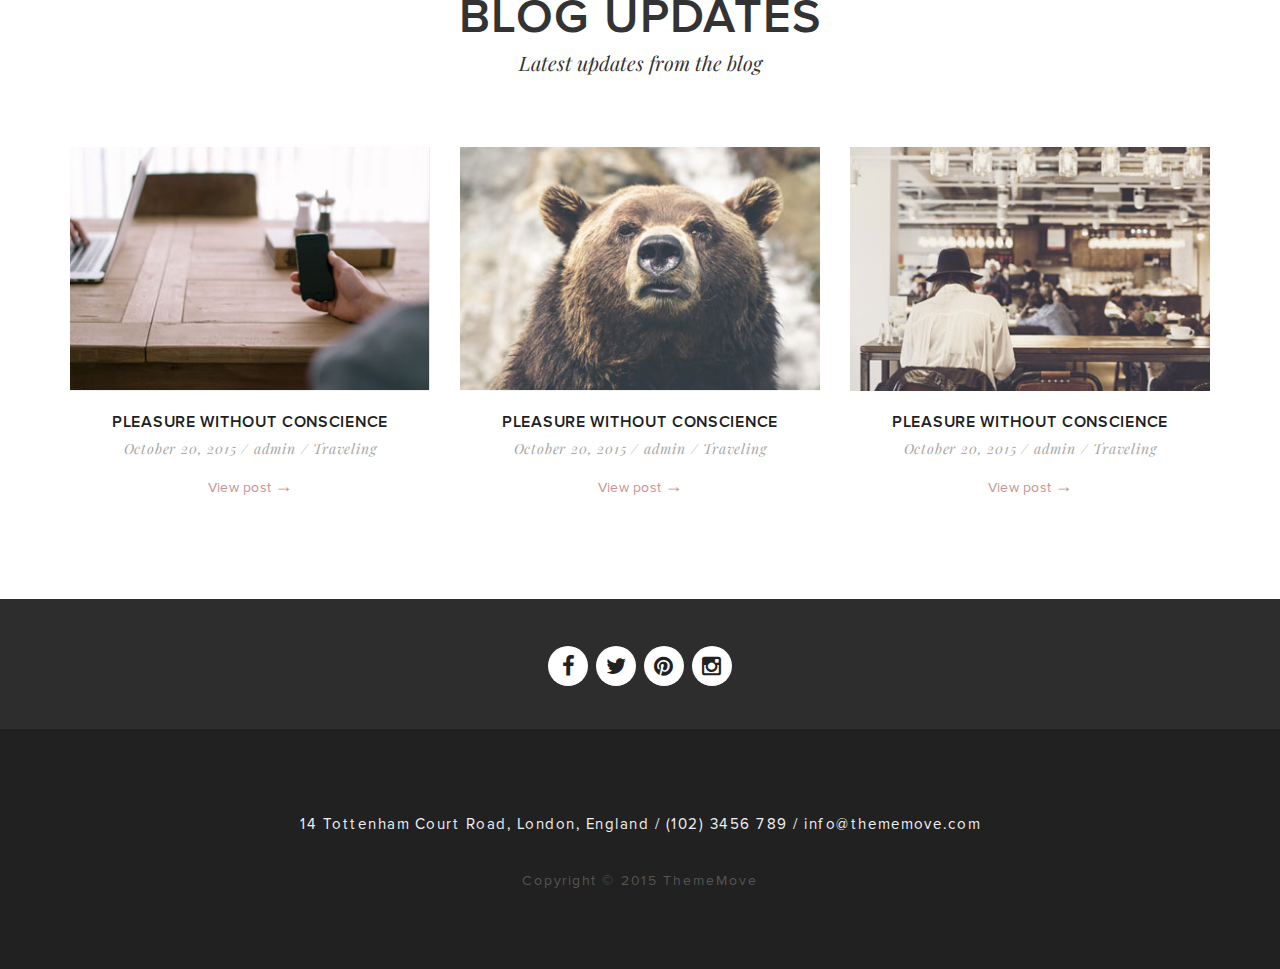
==== commit 207571c9: "6/7/2015" ====
--- a/index.html
+++ b/index.html
@@ -23,13 +23,13 @@
 		<nav class="navbar navbar-fixed-top " role="navigation" id="hidden"><!-- navbar-inverse -->
 	        <div class="menu container"><!--menu-->
 	            <div class="navbar-header">
-	                <button type="button" class="navbar-toggle " data-toggle="collapse" data-target="#menu">
+	                <button type="button" class="navbar-toggle button-menu" data-toggle="collapse" data-target="#menu">
 		                <span class="icon-bar"></span>
 				        <span class="icon-bar"></span>
 				        <span class="icon-bar"></span>
 	                </button>
 	                <div class="logo">
-	                	<a class="navbar-brand navbar-right hidden-xs" href="#"><img src="images/icon/logo.png"  alt="" title="" id="logo" class="img-respontive" /></a>
+	                	<a class="navbar-brand navbar-right" href="#"><img src="images/icon/logo.png"  alt="" title="" id="logo" class="img-respontive" /></a>
 	                </div>
 	            </div>
 				<!--right-navbar-->
@@ -83,7 +83,7 @@
 			        			</div>
 			        		</div>
 			        		<div class="row">
-			        			<div class="col-md-10 col-md-offset-1 char hidden-xs">
+			        			<div class="col-md-8 col-md-offset-2 char-slide">
 			        				<p>Far far away, behind the word mountains, far from the countries Vokalia and Consonantia, there live the blind texts. Separated they live.</p>
 			        			</div>
 			        		</div>
@@ -110,7 +110,7 @@
 		        			</div>
 		        		</div>
 		        		<div class="row">
-		        			<div class="col-md-10 col-md-offset-1 char hidden-xs">
+		        			<div class="col-md-8 col-md-offset-2 char-slide">
 		        				<p>Far far away, behind the word mountains, far from the countries Vokalia and Consonantia, there live the blind texts. Separated they live.</p>
 		        			</div>
 		        		</div>
@@ -137,7 +137,7 @@
 		        			</div>
 		        		</div>
 		        		<div class="row">
-		        			<div class="col-md-10 col-md-offset-1 char hidden-xs">
+		        			<div class="col-md-8 col-md-offset-2 char-slide">
 		        				<p>Far far away, behind the word mountains, far from the countries Vokalia and Consonantia, there live the blind texts. Separated they live.</p>
 		        			</div>
 		        		</div>
@@ -157,7 +157,7 @@
 							<img src="images/icon/icon-main.png" alt="" title="" />
 						</div>
 					</div>
-					<div class="row">
+					<div class="row one-row">
 						<div class="col-one text-center">
 							<div class="col-xs-12 col-md-4 about">
 								<img src="images/main/phto1.jpg" alt="" title="" />
@@ -209,11 +209,12 @@
 				<div class="row">
 					<div class="col-xs-12 col-md-4" align="center">
 						<div class="thumbnai">
-							<div class="caption img-small" align="center">
-								<h3>By The See</h3>
-								<p>photograpy</p>
-							</div>
-							<img src="images/main/img1-1.jpg" alt="" title=""/>
+							<img src="images/main/img1-1.jpg" alt="" title="" />
+							<div class="caption img-small" align="center" >
+								<h3>By The See</h3>
+								<p>photograpy</p>
+							</div>
+							
 						</div>
 						<div class="thumbnai">
 							<div class="caption img-big" align="center">
@@ -263,8 +264,8 @@
 			<section class="four">
 				<div class="row">
 					<div class="col-xs-12 col-md-6" align="center">
-						<div class="Features">
-							<a href="#"><span class="Features-icon pe-7s-camera"></span></a>
+						<div class="features">
+							<a href="#"><span class="features-icon pe-7s-camera"></span></a>
 							<header>
 								<h4 class="head">photograpy</h4>
 							</header>
@@ -273,8 +274,8 @@
 							</p>
 						</div>
 						<div class="clearfix"></div>
-						<div class="Features">
-							<a href="#"><span class="Features-icon pe-7s-coffee"></span></a>
+						<div class="features">
+							<a href="#"><span class="features-icon pe-7s-coffee"></span></a>
 							<header>
 								<h4 class="head">Illustration</h4>
 							</header>
@@ -283,8 +284,8 @@
 							</p>
 						</div>
 						<div class="clearfix"></div>
-						<div class="Features">
-							<a href="#"><span class="Features-icon pe-7s-mouse"></span></a>
+						<div class="features">
+							<a href="#"><span class="features-icon pe-7s-mouse"></span></a>
 								<header>
 									<h4 class="head">Branding</h4>
 								</header>
@@ -295,8 +296,8 @@
 						<div class="clearfix"></div>
 					</div>
 					<div class="col-xs-12 col-md-6" align="center">
-						<div class="Features">
-							<a href="#"><span class="Features-icon pe-7s-bicycle"></span></a>
+						<div class="features">
+							<a href="#"><span class="features-icon pe-7s-bicycle"></span></a>
 								<header>
 									<h4 class="head">Web Design</h4>
 								</header>
@@ -305,8 +306,8 @@
 							</p>
 						</div>
 						<div class="clearfix"></div>
-						<div class="Features">
-							<a href="#"><span class="Features-icon pe-7s-display1"></span></a>
+						<div class="features">
+							<a href="#"><span class="features-icon pe-7s-display1"></span></a>
 								<header>
 									<h4 class="head">Web Develope</h4>
 								</header>
@@ -315,8 +316,8 @@
 							</p>
 						</div>
 						<div class="clearfix"></div>
-						<div class="Features">
-							<a href="#"><span class="Features-icon pe-7s-graph1"></span></a>
+						<div class="features">
+							<a href="#"><span class="features-icon pe-7s-graph1"></span></a>
 								<header>
 									<h4 class="head">Marketing</h4>
 								</header>
@@ -334,17 +335,23 @@
 			<!--five-->
 			<section class="five">
 				<section class="container">
-					<div class="row">
+					<div class="row five-info">
 						<div class="col-xs-12 col-md-6" align="center">
-							<h2>newsletter sign-up</h2>
-							<h4>You can subscribe here to get out latest news</h4>
-						</div>
-						<div class="col-xs-12 col-md-6 form" align="left">
-							<form action="" method="POST" role="form" class="form-inline">
-								<label for="" class="sr-only"></label>
-								<input type="text" id="" placeholder="    Enter your e-mail..." size="60" />
-								<button type="submit" class="btn sub">Submit</button>
-							</form>
+								<div id="info">
+									<h2>newsletter sign-up</h2>
+									<h4>You can subscribe here to get out latest news</h4>
+								</div>
+						</div>
+						<div class="col-xs-12 col-md-6 form" align="center">
+							<div class="row">
+								<form action="" method="POST" role="form" class="form-inline">
+									<label for="" class="sr-only"></label>
+									<input type="text" class="col-xs-8 col-xs-push-1" placeholder="Enter your e-mail..." />
+									<div class="col-xs-2 col-xs-push-1">
+										<button type="submit" class="btn sub">Submit</button>
+									</div>
+								</form>
+							</div>
 						</div>	
 					</div>
 				</section>
@@ -353,23 +360,23 @@
 			<section class="five-one">
 				<section class="container">
 					<div class="row">
-						<div class="col-xs-6 col-md-2" align="center">
-							<a href="#"><img src="images/main/brand-1.png" alt="" title=""/></a>
-						</div>
-						<div class="col-xs-6 col-md-2" align="center">
+						<div class="col-xs-6 col-sm-4 col-md-2" align="center">
+							<a href="#"><img src="images/main/brand-1.png" alt="" title="" /></a>
+						</div>
+						<div class="col-xs-6 col-sm-4 col-md-2" align="center">
 							<a href="#"><img src="images/main/brand-2.png" alt="" title=""/></a>
 						</div>
-						<div class="col-xs-6 col-md-2" align="center">
+						<div class="col-xs-6 col-sm-4 col-md-2" align="center">
 							<a href="#"><img src="images/main/brand-3.png" alt="" title=""/></a>
 						</div>
 
-						<div class="col-xs-6 col-md-2" align="center">
+						<div class="col-xs-6 col-sm-4 col-md-2" align="center">
 							<a href="#"><img src="images/main/brand-4.png" alt="" title=""/></a>
 						</div>
-						<div class="col-xs-6 col-md-2" align="center">
+						<div class="col-xs-6 col-sm-4 col-md-2" align="center">
 							<a href="#"><img src="images/main/brand-5.png" alt="" title=""/></a>
 						</div>
-						<div class="col-xs-6 col-md-2" align="center">
+						<div class="col-xs-6 col-sm-4 col-md-2" align="center">
 							<a href="#"><img src="images/main/brand-6.png" alt="" title=""/></a>
 						</div>
 					</div>
--- a/css/style.css
+++ b/css/style.css
@@ -1,4 +1,4 @@
-/*header*/
+/*add font*/
 @font-face {
     font-family: 'proxima_nova_rgbold';
     src: url('../fonts/mark_simonson_-_proxima_nova_bold.eot');
@@ -33,12 +33,21 @@
     font-weight: normal;
     font-style: normal;
 }
+
+/*head*/
 body{
 	background: #FFFFFF;
+}
+.button-menu{
+	background: #ffffff;
+}
+.icon-bar{
+	background: #000000;
 }
 #logo{
 	max-width: 95%;
 	height: auto;
+	padding-top: 8px;
 }
 .glyphicon{
 	font-size: 14px;
@@ -52,14 +61,15 @@
 	height: auto;
 }
 .img-slide{
-	max-width: 60%;
+	max-width: 70%;
 	height: auto;
-}
-.row .char{
+	margin-bottom: -20px !important;
+}
+.char-slide p{
 	font-family: 'playfair display';
 	font-style: italic;
-	line-height: 10px;
 	font-size: 18px;
+	line-height: 30px;
 }
 .carousel-caption .row{
 	padding: 2% 0%;
@@ -87,19 +97,19 @@
 	border-radius: 0px;
 }
 .carousel-caption p{
-	line-height: 20px;
 	letter-spacing: 1px;
 }
 .menu ul li{
-	padding-top: 30px;
+	padding-top: 42px;
 }
 .menu{
-	padding:0px 0px -10px 0px;
 	text-align: center;
 }
 /*contenr*/
+
+/*one*/
 .one .char {
-	padding: 50px 0px;
+	padding: 40px 0px;
 	font-family: "Playfair Display";
 	font-style:italic;
 	letter-spacing: 1px;
@@ -111,18 +121,23 @@
 .one a{
 	margin-bottom: 20px;
 }
-.col-one h3{
+.col-one .about h3{
 	text-transform: uppercase;
-	font-size: 17px;
+	font-size: 16px;
 	font-family: 'proxima_nova_ltsemibold';
-}
-.col-one p{
+	padding: 7px 0px 0px 0px ;
+	letter-spacing: 50;
+	line-height: 25.6px;
+}
+.col-one .about p{
 	font-family: "proxima_nova_rgregular";
-	letter-spacing: 1px;
-	line-height: 150%;
+	font-size: 14px;
+	letter-spacing: 1px;
+	line-height: 160%;
 	color: #a4a4a4;
-}
-.col-one a{
+	padding-bottom: 5px;
+}
+.col-one .about a{
 	color: #c79294;
 	font-family: "proxima_nova_rgregular";
 	text-decoration: none;
@@ -139,7 +154,8 @@
 	height: auto;
 }
 .space{
-	padding-bottom: 70px;
+	padding-top:25px ;
+	padding-bottom: 85px;
 }
 .col-one img{
 	/*height: 200px;*/
@@ -147,38 +163,41 @@
 }
 .tow{
 	background: url("../images/main/banner1.jpg");
+	height: 500px;
 	background-size: cover;
+    background-attachment: fixed;
 }
 .tow h1{
 	font-family: "playfair display";
 	font-style: italic;
 	font-size: 48px;
-	padding: 120px 0px;
+	padding: 16% 0%;
 	color: white;
 	letter-spacing:1px;
 }
 .there {
-	padding: 50px 0px;
+	padding: 50px 0px 65px 0px;
 	border-bottom: 1px solid #eeeeee;
 }
-.there h1{
-	font-family: "proxima_nova_rgbold";
+.there .our h1{
+	font-family: "proxima_nova_ltsemibold";
 	font-size: 48px;
 	letter-spacing: 1px;
 }
-.there h4{
+.there .our h4{
 	font-family:"playfair display";
 	font-style:italic;
 	font-size: 20px;
-	padding-bottom: 20px;
+	margin-top: -2px;
+	padding-bottom: 30px;
 }
 .there .our p{
 	font-family: "proxima_nova_rgregular";
 	font-size:14px;
-	padding-bottom: 20px;
-	line-height: 150%;
-	letter-spacing: 0.8px;
+	line-height: 24px;
+	letter-spacing: 30;
 	color: #a4a4a4;
+	margin-bottom: 5px;
 }
 .there .row img{
 	width: 360px;
@@ -187,12 +206,12 @@
 	padding: 15px 0px;
 }
 .there .img-small{
-	padding-top:25%; 
+	padding-top:20%; 
 }
 .there .img-big{
-	padding-top: 50%;
-}
-.four .Features header h4{
+	padding-top: 55%;
+}
+.four .features header h4{
 	text-transform:uppercase;
 	font-size: 16px;
 	padding: 0px 0px;
@@ -200,49 +219,61 @@
 	text-align: left;
 	letter-spacing: 1px;
 }
-.four .Features-icon{
+.four .features-icon{
 	font-size: 48px;
 	float: left;
-	padding: 45px 25px;
-	margin: 0px 20px;
+	padding: 40px 23px;
+	margin-right: 20px;
 	border: 1px solid #eeeeee;
 	color:#888888;
 }
 .four{
-	padding: 50px 0px;
-}
-.four .Features p{
+	padding: 40px 0px;
+}
+.four .features p{
+	padding-top: 5px;
 	font-family: "proxima_nova_rgregular";
 	text-align: left;
 	letter-spacing: 0.7px;
-	line-height: 150%;
+	line-height: 170%;
 	color: #969696;
 }
-.four .Features{
-	margin: 50px 0px;
-	padding: 0px 20px;
-}
-.four .Features .Features-icon:hover{
+.four .features{
+	margin: 40px 0px;
+	padding: 0px 40px;
+}
+.features .features-info{
+	padding-left: 50px;
+}
+.four .features .features-icon:hover{
 	background: #b46d70;
 	color: #ffffff;
+	transition: all ease 1s;
 }
 .five{
 	padding: 100px 0px;
 	background:url("../images/main/banner2.jpg");
 	background-size: cover;
-}
-.form{
-	padding-top: 40px;
+	height: 400px;
+}
+.five-info{
+	padding-top: 4%;
+}
+.five-info .form{
+	padding-top: 15px;
 }
 .form input{
 	border-radius: 0px;
 	background: transparent;
 	border: 1px solid #ffffff;
 	color: #ffffff;
-	height: 45px;
+	height: 50px;
 }
 .five-one{
-	padding:20px 0px;
+	padding:30px 0px;
+}
+.five-info #info{
+	padding-left: 10%;
 }
 .five h2{
 	color: #ffffff;
@@ -259,18 +290,20 @@
 	font-size: 14px;
 	text-align: left;
 	letter-spacing: 1px;
+	margin-top: -5px;
 }
 .five .form button{
 	color: white;
 	font-family: "proxima_nova_ltsemibold";
+	text-transform: uppercase;
 }
 .sub{
 	border-radius: 0px;
 	background: #b46d70;
-	padding: 12px 20px;
-	margin-left: 5px;
-}
-.five-one a img{
+	padding: 14px 20px;
+	margin-left: -5px;
+}
+.five-one img{
 	padding: 5px 0px;
 }
 .six{
@@ -282,12 +315,13 @@
 	font-family: "proxima_nova_ltsemibold";
 	letter-spacing: 2px;
 	font-size: 48px;
+	padding-top: 10px;
 }
 .six .updates{
 	margin-bottom:20px; 
 }
-.lead{
-	padding-top: 10px;
+.updates .lead{
+	padding: 20px 0px 5px 0px; 
 	font-size: 16px;
 	letter-spacing: 0.7px;
 	color: #1f1f1f;
@@ -306,26 +340,29 @@
 	color: #c79294;
 	text-decoration: none;
 }
-.p{
+.updates .p{
 	font-style:italic;
 	font-family:"playfair display";
 	margin-top: -20px;
+	padding-bottom: 5px;
 	letter-spacing: 0.8px;
 	color: #a6a6a6;
 }
 .six-p{
 	font-family: "playfair display";
 	font-style: italic;
+	margin-top: -5px;
 	font-size: 20px;
+	padding-bottom: 20px;
 }
 .six img{
-	width: 360px;
+	max-width: 100%;
 }
 /*footer*/
 footer{
 	padding-top: 10px;
 	background: url("../images/footer/footer.jpg") center ;
-	height: 270px;
+	height: 370px;
 }
 footer img:hover{
 	background: #B46D70;
@@ -334,22 +371,26 @@
 	background-color: #ffffff;
 }
 footer #top{
-	height: 70px;
+	padding-top:30px; 
+	height: 130px;
 }
 footer #footer{
-	height: 100px;
-	padding-top: 50px;
+	height: 230px;
+	padding-top: 60px;
 	color: #f1f1f1;
 	font-family: 'proxima_nova_rgregular';
 	letter-spacing:1.5px;
 }
 footer p{
 	font-family: "playfair display" serif;
+	font-size: 15px;
+	padding-top: 15px;
+	padding-bottom: 0px;
+}
+#footer .footer{
+	padding-top: 25px;
+	color: #555555 ;
 	font-size: 14px;
-	padding: 10px 0px;
-}
-.footer{
-	color: #555555 ;
 }
 .social {
     margin: 0;
@@ -392,6 +433,7 @@
     -webkit-transition: all ease 0.3s;
     -o-transition: all ease 0.3s;
     -ms-transition: all ease 0.3s;
+    color:#fff;
 }
 
 .social .fa-facebook:hover {
@@ -412,6 +454,7 @@
 .thumbnai{
     position:relative;
     overflow:hidden;
+    max-width: 360px;
 }
  
 .caption {
@@ -437,6 +480,33 @@
 	text-transform: capitalize;
 }
 input::-moz-placeholder {
-	font-size: 14px; color: #ffffff;
+	font-size: 16px;
+	color: white;
+	z-index: 2;
 	font-family: 'proxima_nova_rgregular';
-}+}
+@media (max-width: 767px){
+	.menu,
+	.menu ul{
+		background: #000;
+	}
+	.menu ul li{
+		height: 10px;
+		border-bottom:1px solid #fff;
+	}
+	.slide{
+		padding-top: 50px;
+	}
+	.menu #logo{
+		margin-top: -20px;
+		max-width: 60%;
+		height: auto;
+	}
+	.carousel-caption .char-slide p{
+		font-size: 12px;
+		line-height: 12px;
+	}
+}
+@media (min-width: @screen-sm-min) and (max-width: @screen-sm-max) { ... }
+@media (min-width: @screen-md-min) and (max-width: @screen-md-max) { ... }
+@media (min-width: @screen-lg-min) { ... }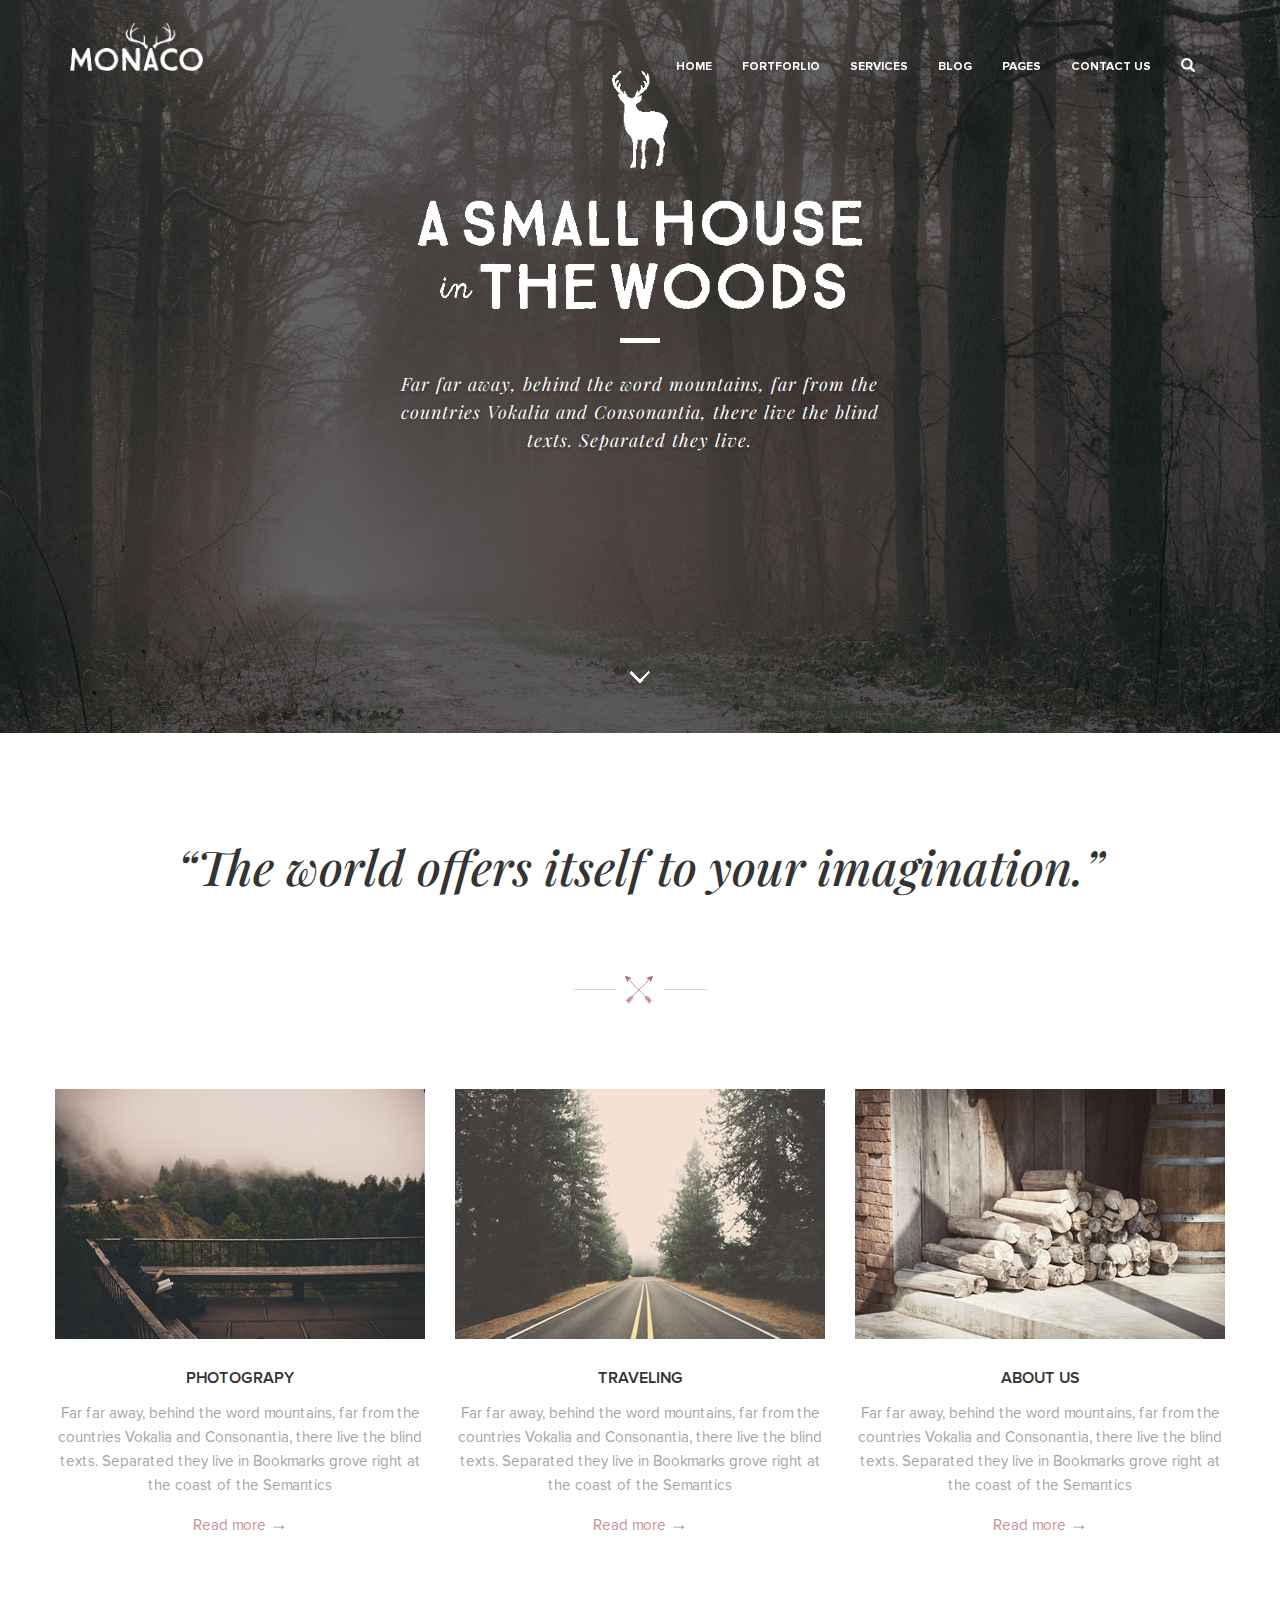
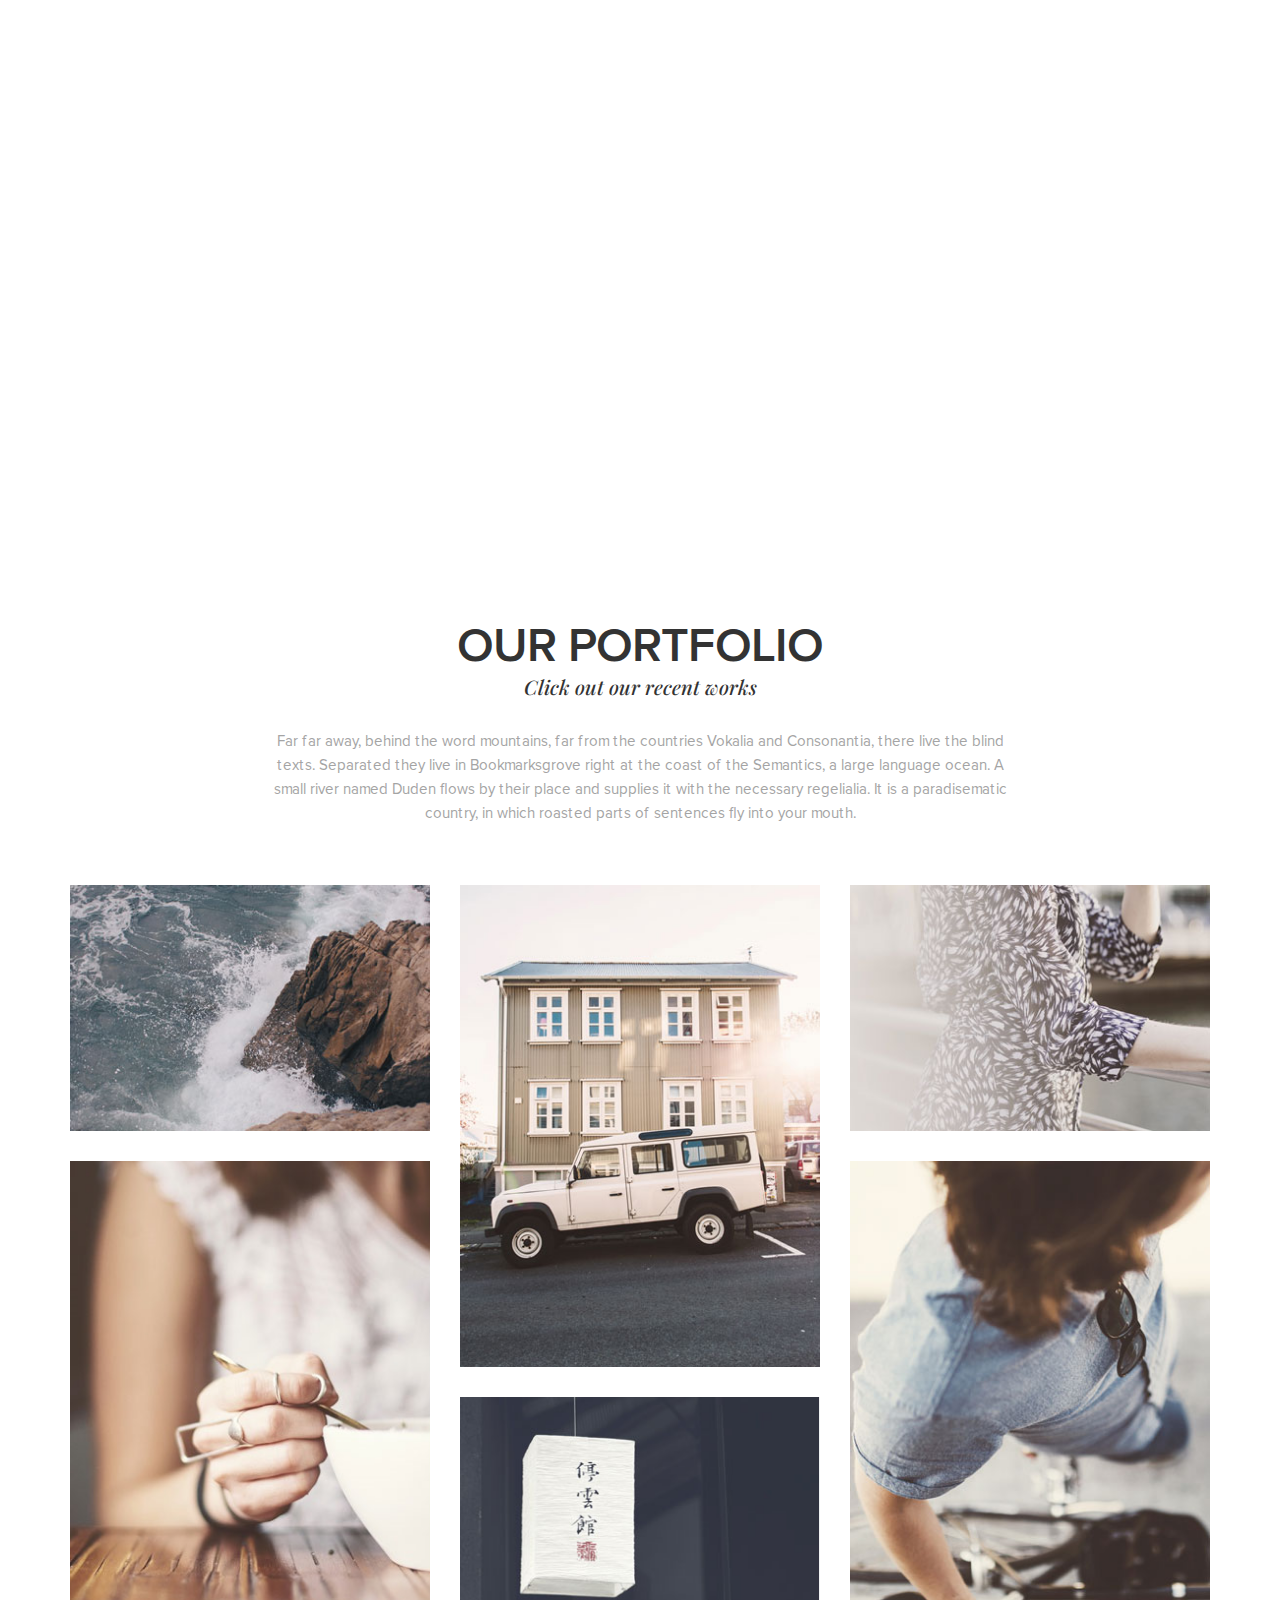
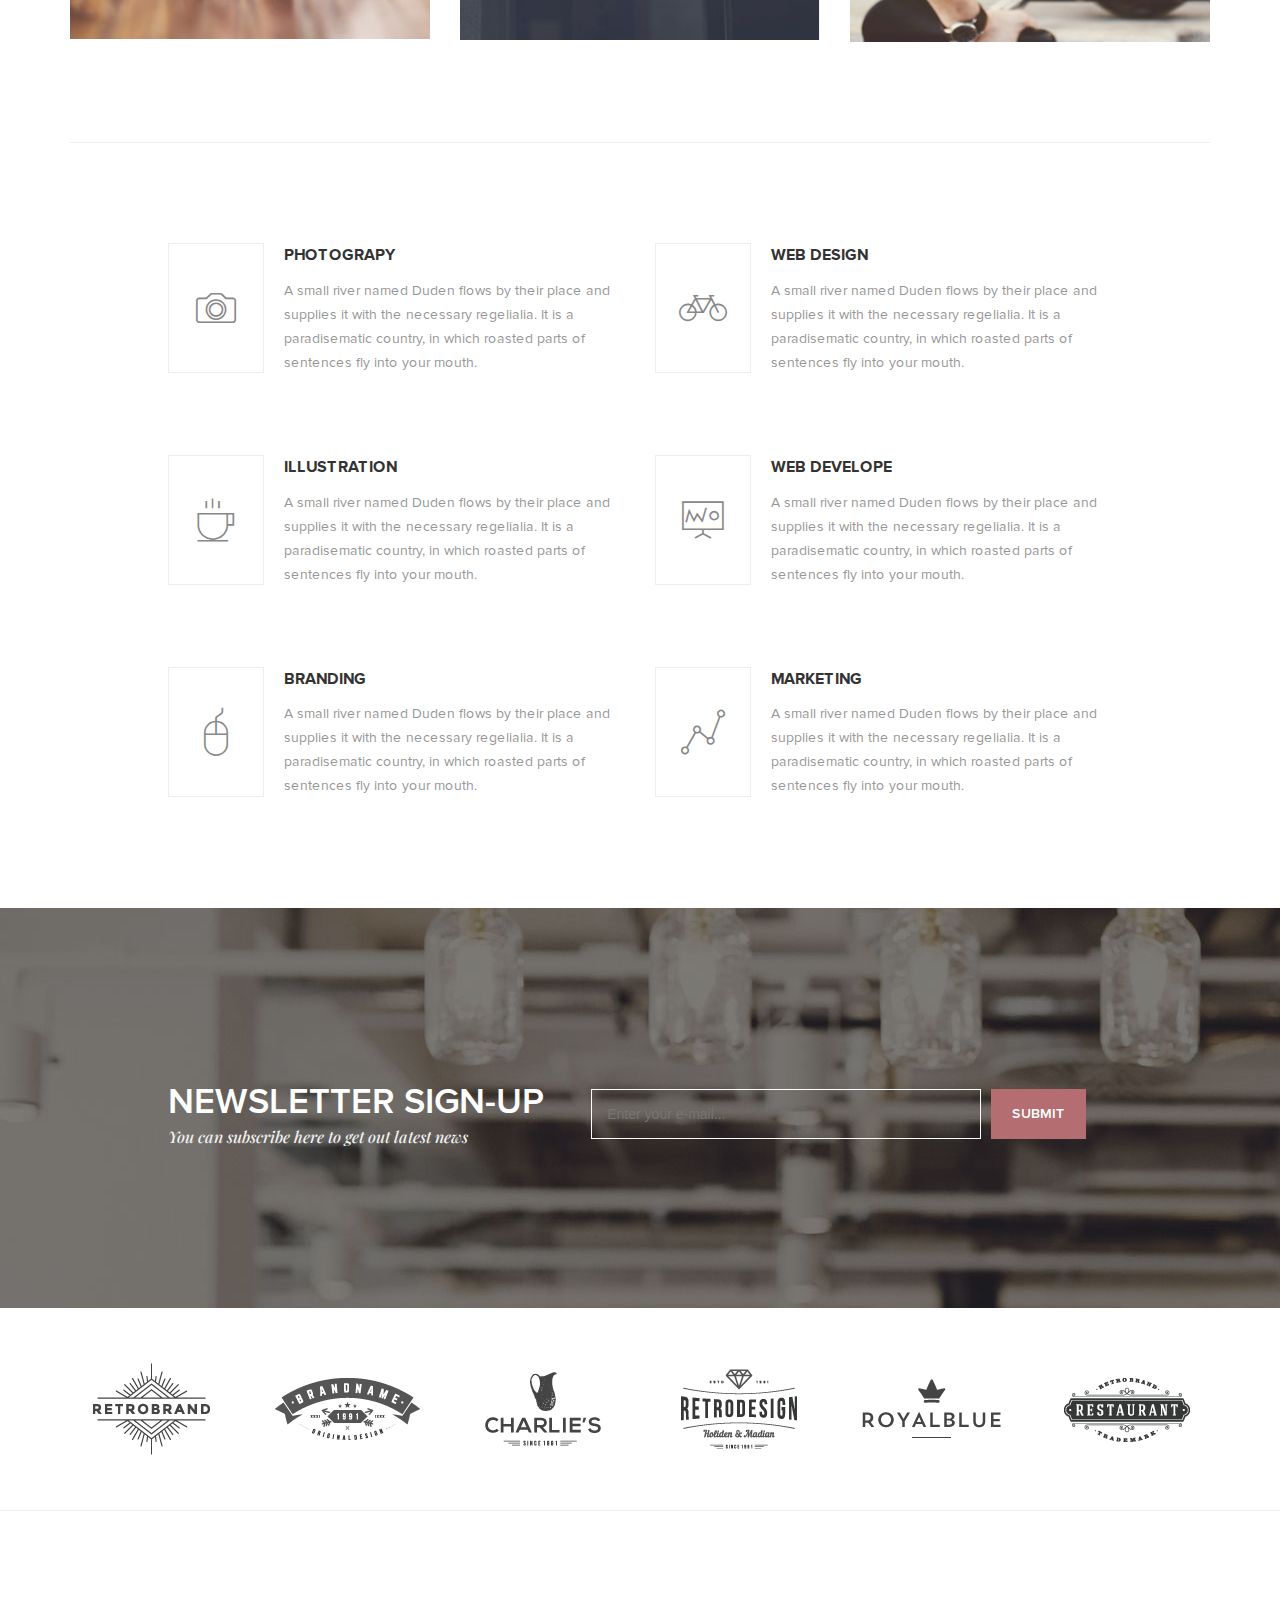
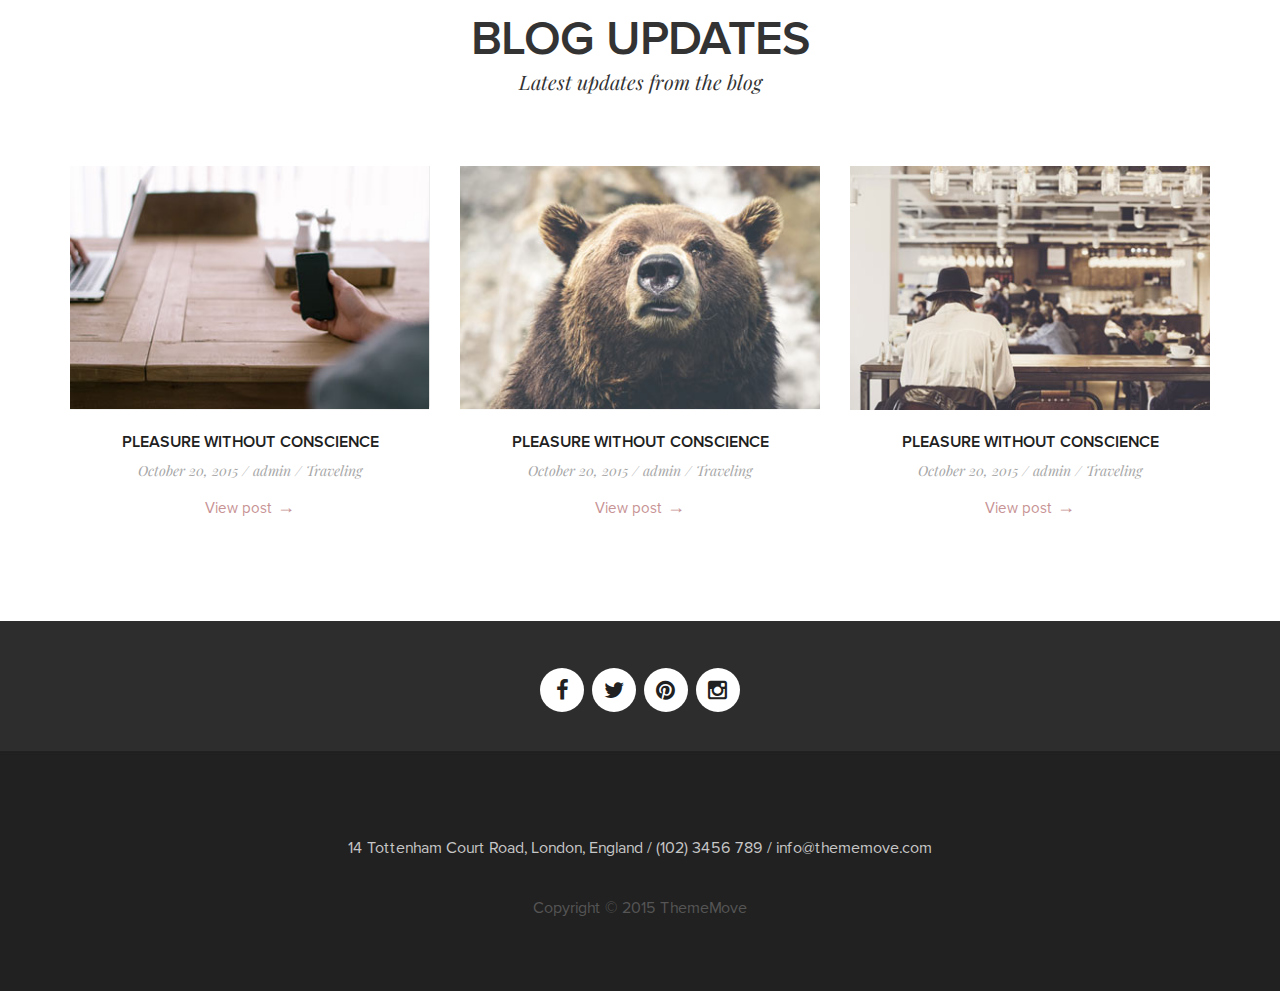
==== commit 0d2cbe69: "6-7-2015" ====
--- a/index.html
+++ b/index.html
@@ -210,48 +210,59 @@
 					<div class="col-xs-12 col-md-4" align="center">
 						<div class="thumbnai">
 							<img src="images/main/img1-1.jpg" alt="" title="" />
-							<div class="caption img-small" align="center" >
-								<h3>By The See</h3>
-								<p>photograpy</p>
-							</div>
-							
-						</div>
-						<div class="thumbnai">
-							<div class="caption img-big" align="center">
-								<h3>By The See</h3>
-								<p>photograpy</p>
+							<div class="caption" align="center" >
+								<div class="mask">
+									<h3>By The See</h3>
+									<p>photograpy</p>
+								</div>
+							</div>
+						</div>
+						<div class="thumbnai">
+							<div class="caption" align="center">
+								<div class="mask">
+									<h3>By The See</h3>
+									<p>photograpy</p>
+								</div>
 							</div>
 							<img src="images/main/img1-2.jpg" alt="" title=""/>
 						</div>
 					</div>
 					<div class="col-xs-12 col-md-4" align="center" >
 						<div class="thumbnai">
-							<div class="caption img-big" align="center">
-								<h3>By The See</h3>
-								<p>photograpy</p>
+							<div class="caption" align="center">
+								<div class="mask">
+									<h3>By The See</h3>
+									<p>photograpy</p>
+								</div>
 							</div>
 							<img src="images/main/img2-1.jpg" alt="" title=""/>
 						</div>
 						<div class="thumbnai">
-							<div class="caption img-small" align="center">
-								<h3>By The See</h3>
-								<p>photograpy</p>
+							<div class="caption" align="center">
+								<div class="mask">
+									<h3>By The See</h3>
+									<p>photograpy</p>
+								</div>
 							</div>
 							<img src="images/main/img2-2.jpg" alt="" title=""/>
 						</div>
 					</div>
 					<div class="col-xs-12 col-md-4" align="center" >
 						<div class="thumbnai">
-							<div class="caption img-small" align="center">
-								<h3>By The See</h3>
-								<p>photograpy</p>
+							<div class="caption" align="center">
+								<div class="mask">
+									<h3>By The See</h3>
+									<p>photograpy</p>
+								</div>
 							</div>
 							<img src="images/main/img3-1.jpg" alt="" title=""/>
 						</div>
 						<div class="thumbnai">
-							<div class="caption img-big" align="center">
-								<h3>By The See</h3>
-								<p>photograpy</p>
+							<div class="caption" align="center">
+								<div class="mask">
+									<h3>By The See</h3>
+									<p>photograpy</p>
+								</div>
 							</div>
 							<img src="images/main/img3-2.jpg" alt="" title=""/>
 						</div>
@@ -263,7 +274,7 @@
 			<!--four-->
 			<section class="four">
 				<div class="row">
-					<div class="col-xs-12 col-md-6" align="center">
+					<div class="col-xs-12 col-md-5 col-md-push-1" align="center">
 						<div class="features">
 							<a href="#"><span class="features-icon pe-7s-camera"></span></a>
 							<header>
@@ -295,7 +306,7 @@
 						</div>
 						<div class="clearfix"></div>
 					</div>
-					<div class="col-xs-12 col-md-6" align="center">
+					<div class="col-xs-12 col-md-5 col-md-push-1" align="center">
 						<div class="features">
 							<a href="#"><span class="features-icon pe-7s-bicycle"></span></a>
 								<header>
@@ -336,18 +347,18 @@
 			<section class="five">
 				<section class="container">
 					<div class="row five-info">
-						<div class="col-xs-12 col-md-6" align="center">
-								<div id="info">
-									<h2>newsletter sign-up</h2>
-									<h4>You can subscribe here to get out latest news</h4>
-								</div>
+						<div class="col-xs-11 col-xs-push-1 col-md-5 col-ms-push-1" align="center">
+							<div id="info">
+								<h2>newsletter sign-up</h2>
+								<h4>You can subscribe here to get out latest news</h4>
+							</div>
 						</div>
 						<div class="col-xs-12 col-md-6 form" align="center">
 							<div class="row">
 								<form action="" method="POST" role="form" class="form-inline">
 									<label for="" class="sr-only"></label>
-									<input type="text" class="col-xs-8 col-xs-push-1" placeholder="Enter your e-mail..." />
-									<div class="col-xs-2 col-xs-push-1">
+									<input type="text" class="col-xs-8 col-xs-push-1 col-md-8 " placeholder="Enter your e-mail..." />
+									<div class="col-xs-2 col-xs-push-1 col-md-2">
 										<button type="submit" class="btn sub">Submit</button>
 									</div>
 								</form>
--- a/css/style.css
+++ b/css/style.css
@@ -69,7 +69,8 @@
 	font-family: 'playfair display';
 	font-style: italic;
 	font-size: 18px;
-	line-height: 30px;
+	line-height: 28px;
+	letter-spacing: 20;
 }
 .carousel-caption .row{
 	padding: 2% 0%;
@@ -85,7 +86,12 @@
 	color:white;
 	font-size: 12px;
 	font-family: 'proxima_nova_rgbold';
-	letter-spacing: 1px;
+	letter-spacing: 30;
+	line-height: 20.8px;
+}
+.nav li a:focus{
+	outline:0;
+	background-color: transparent;
 }
 .nav li a:hover{
 	background:rgba(0, 0, 0, 0);
@@ -109,10 +115,11 @@
 
 /*one*/
 .one .char {
-	padding: 40px 0px;
+	padding: 30px 0px 40px 0px;
 	font-family: "Playfair Display";
 	font-style:italic;
-	letter-spacing: 1px;
+	letter-spacing: 20;
+	line-height: 67.2px;
 	font-size: 48px;
 }
 .one{
@@ -131,13 +138,16 @@
 }
 .col-one .about p{
 	font-family: "proxima_nova_rgregular";
-	font-size: 14px;
-	letter-spacing: 1px;
-	line-height: 160%;
+	font-size: 15px;
+	letter-spacing: 30;
+	line-height: 24px;
 	color: #a4a4a4;
 	padding-bottom: 5px;
 }
 .col-one .about a{
+	font-size: 15px;
+	line-height: 24px;
+	letter-spacing: 30;
 	color: #c79294;
 	font-family: "proxima_nova_rgregular";
 	text-decoration: none;
@@ -162,7 +172,7 @@
 	max-width: 100%;
 }
 .tow{
-	background: url("../images/main/banner1.jpg");
+	background: url("../images/main/banner1.jpg") center ;
 	height: 500px;
 	background-size: cover;
     background-attachment: fixed;
@@ -173,27 +183,32 @@
 	font-size: 48px;
 	padding: 16% 0%;
 	color: white;
-	letter-spacing:1px;
+	line-height: 67.2px;
+	letter-spacing:20;
 }
 .there {
-	padding: 50px 0px 65px 0px;
+	padding: 40px 0px 65px 0px;
 	border-bottom: 1px solid #eeeeee;
 }
 .there .our h1{
 	font-family: "proxima_nova_ltsemibold";
 	font-size: 48px;
-	letter-spacing: 1px;
+	line-height: 76.8px;
+	letter-spacing: 50;
 }
 .there .our h4{
 	font-family:"playfair display";
 	font-style:italic;
 	font-size: 20px;
-	margin-top: -2px;
+	margin-top: -20px;
+	margin-bottom: 0px;
 	padding-bottom: 30px;
+	line-height: 24px;
+	letter-spacing: 30;
 }
 .there .our p{
 	font-family: "proxima_nova_rgregular";
-	font-size:14px;
+	font-size:15px;
 	line-height: 24px;
 	letter-spacing: 30;
 	color: #a4a4a4;
@@ -205,19 +220,13 @@
 .there img{
 	padding: 15px 0px;
 }
-.there .img-small{
-	padding-top:20%; 
-}
-.there .img-big{
-	padding-top: 55%;
-}
 .four .features header h4{
 	text-transform:uppercase;
 	font-size: 16px;
-	padding: 0px 0px;
 	font-family: "proxima_nova_rgbold";
 	text-align: left;
-	letter-spacing: 1px;
+	letter-spacing: 50;
+	line-height: 25.6px;
 }
 .four .features-icon{
 	font-size: 48px;
@@ -228,22 +237,17 @@
 	color:#888888;
 }
 .four{
-	padding: 40px 0px;
+	padding: 40px 0px 50px 0px;
 }
 .four .features p{
-	padding-top: 5px;
 	font-family: "proxima_nova_rgregular";
 	text-align: left;
-	letter-spacing: 0.7px;
-	line-height: 170%;
+	letter-spacing: 30;
+	line-height: 24px;
 	color: #969696;
 }
 .four .features{
 	margin: 40px 0px;
-	padding: 0px 40px;
-}
-.features .features-info{
-	padding-left: 50px;
 }
 .four .features .features-icon:hover{
 	background: #b46d70;
@@ -272,27 +276,29 @@
 .five-one{
 	padding:30px 0px;
 }
-.five-info #info{
-	padding-left: 10%;
-}
 .five h2{
 	color: #ffffff;
 	text-transform: uppercase;
 	font-family: "proxima_nova_ltsemibold";
 	text-align: left;
-	letter-spacing: 4px;
+	letter-spacing: 50;
+	line-height: 57.6px;
 	font-size: 36px;
 }
 .five h4{
 	font-family: "playfair display";
 	font-style: italic;
 	color:#f1f1f1;
+	font-size: 16px;
+	text-align: left;
+	letter-spacing: 20;
+	line-height: 22.4px;
+	margin-top: -15px;
+}
+.five .form button{
 	font-size: 14px;
-	text-align: left;
-	letter-spacing: 1px;
-	margin-top: -5px;
-}
-.five .form button{
+	line-height: 22.4px;
+	letter-spacing: 50;
 	color: white;
 	font-family: "proxima_nova_ltsemibold";
 	text-transform: uppercase;
@@ -300,7 +306,7 @@
 .sub{
 	border-radius: 0px;
 	background: #b46d70;
-	padding: 14px 20px;
+	padding: 13px 20px;
 	margin-left: -5px;
 }
 .five-one img{
@@ -313,9 +319,9 @@
 }
 .six h1{
 	font-family: "proxima_nova_ltsemibold";
-	letter-spacing: 2px;
+	letter-spacing: 50;
+	line-height: 76.8px;
 	font-size: 48px;
-	padding-top: 10px;
 }
 .six .updates{
 	margin-bottom:20px; 
@@ -323,13 +329,18 @@
 .updates .lead{
 	padding: 20px 0px 5px 0px; 
 	font-size: 16px;
-	letter-spacing: 0.7px;
+	letter-spacing:50;
+	line-height: 25.6px;
 	color: #1f1f1f;
 }
 .six a{
 	margin-top:10px;
 	color: #c79294;
 	font-family: "proxima_nova_rgregular";
+	font-size: 15px;
+	line-height: 24px;
+	letter-spacing: 30;
+
 }
 .six a p{
 	color: black;
@@ -343,15 +354,19 @@
 .updates .p{
 	font-style:italic;
 	font-family:"playfair display";
+	font-size: 14px;
 	margin-top: -20px;
 	padding-bottom: 5px;
-	letter-spacing: 0.8px;
+	letter-spacing:20;
+	line-height: 19.6px;
 	color: #a6a6a6;
 }
 .six-p{
 	font-family: "playfair display";
 	font-style: italic;
-	margin-top: -5px;
+	line-height: 28px;
+	letter-spacing: 20;
+	margin-top: -20px;
 	font-size: 20px;
 	padding-bottom: 20px;
 }
@@ -377,20 +392,21 @@
 footer #footer{
 	height: 230px;
 	padding-top: 60px;
-	color: #f1f1f1;
+}
+footer #footer p{
+	color: #c7c7c7;
 	font-family: 'proxima_nova_rgregular';
-	letter-spacing:1.5px;
-}
-footer p{
-	font-family: "playfair display" serif;
-	font-size: 15px;
+	font-size: 16px;
 	padding-top: 15px;
-	padding-bottom: 0px;
+	letter-spacing:30;
+	line-height: 25.6px;
 }
 #footer .footer{
 	padding-top: 25px;
 	color: #555555 ;
-	font-size: 14px;
+	font-size: 16px;
+	line-height: 24px;
+	letter-spacing: 30;
 }
 .social {
     margin: 0;
@@ -409,13 +425,13 @@
 }
 
 .social i {
-    width: 40px;
-    height: 40px;
+    width: 44px;
+    height: 44px;
     color: #212121;
     background-color: #ffffff;
     font-size: 22px;
     text-align:center;
-    padding-top: 12px;
+    line-height: 44px;
     border-radius: 50%;
     -moz-border-radius: 50%;
     -webkit-border-radius: 50%;
@@ -456,7 +472,6 @@
     overflow:hidden;
     max-width: 360px;
 }
- 
 .caption {
     position:absolute;
     top:0%;
@@ -471,6 +486,13 @@
     z-index:2; 
     margin: 15px 0px;
 }
+.mask{
+	position: absolute;
+	top:50%;
+
+	width: 100%;
+	transform: translateY(-50%);
+}
 .caption h3{
 	font-family: "proxima_nova_ltsemibold";
 }
@@ -491,7 +513,8 @@
 		background: #000;
 	}
 	.menu ul li{
-		height: 10px;
+		padding-top: 0px;
+		/*height: 10px;*/
 		border-bottom:1px solid #fff;
 	}
 	.slide{
